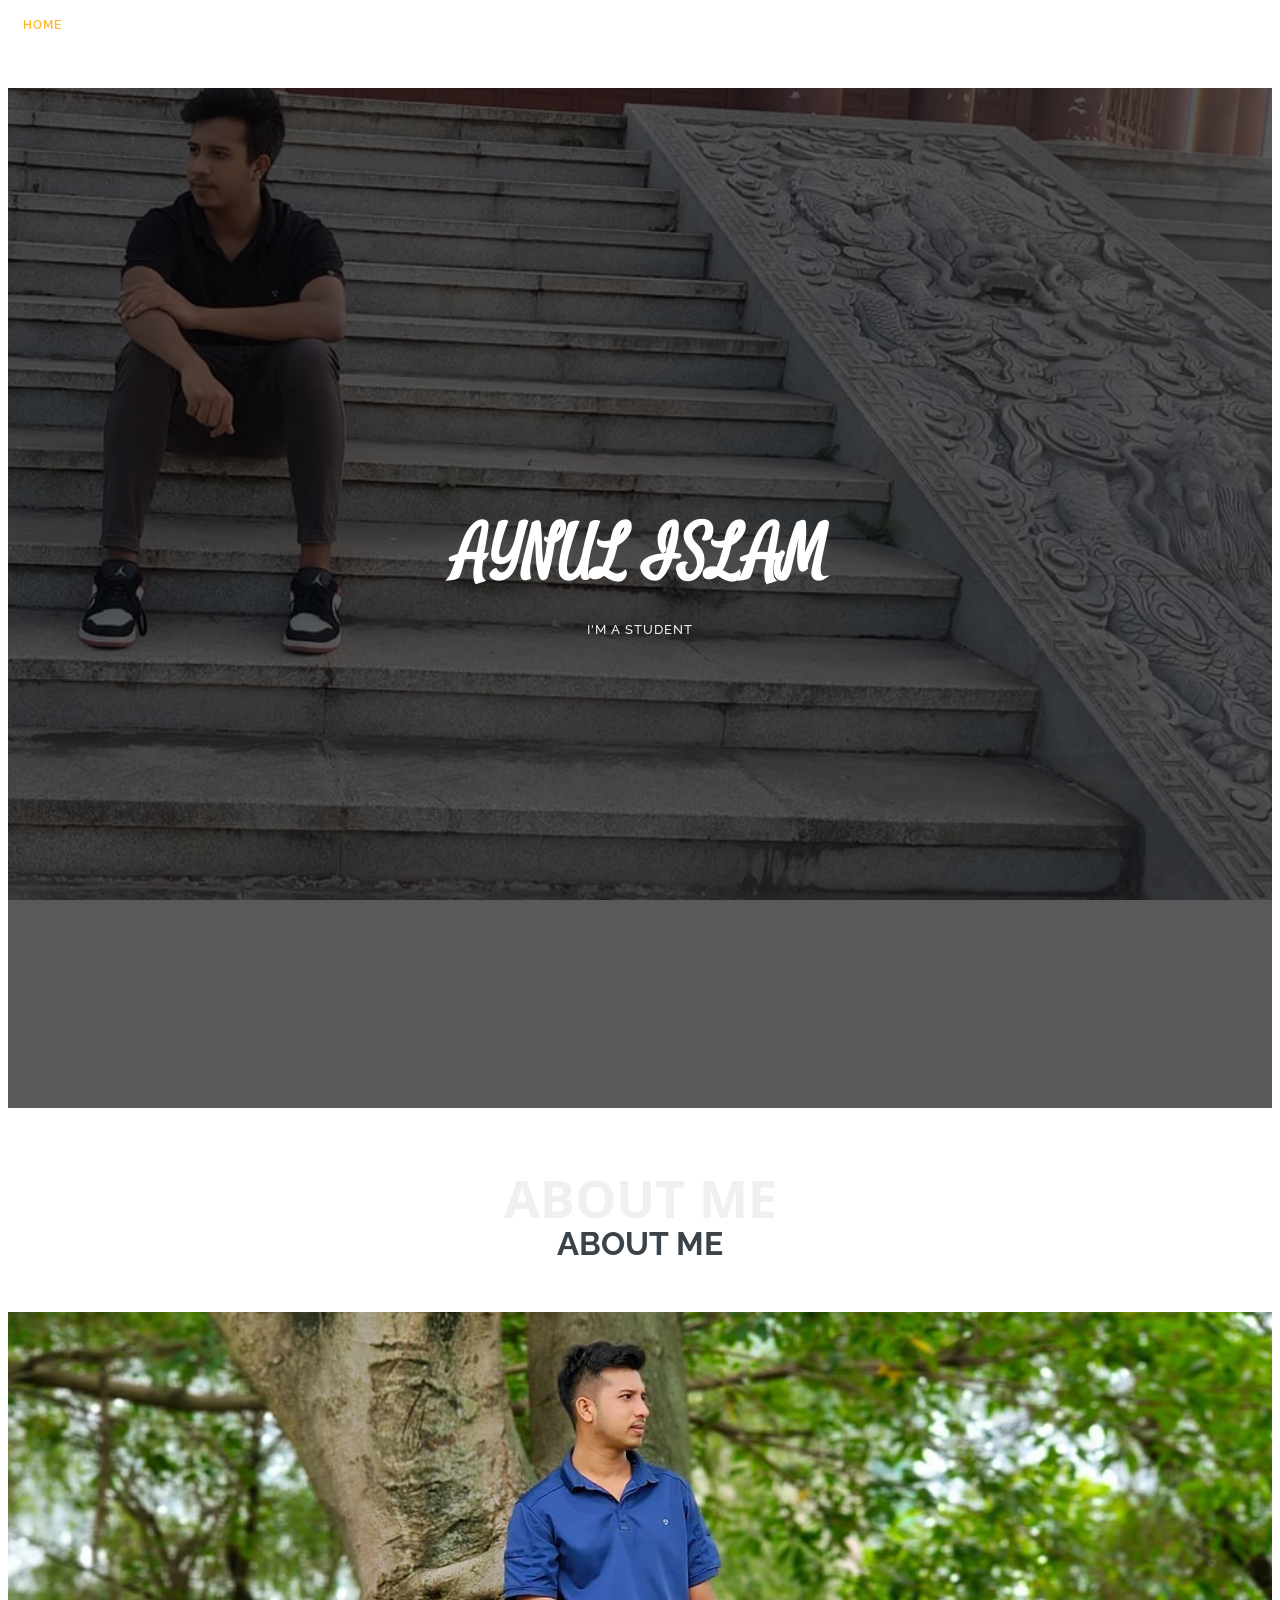
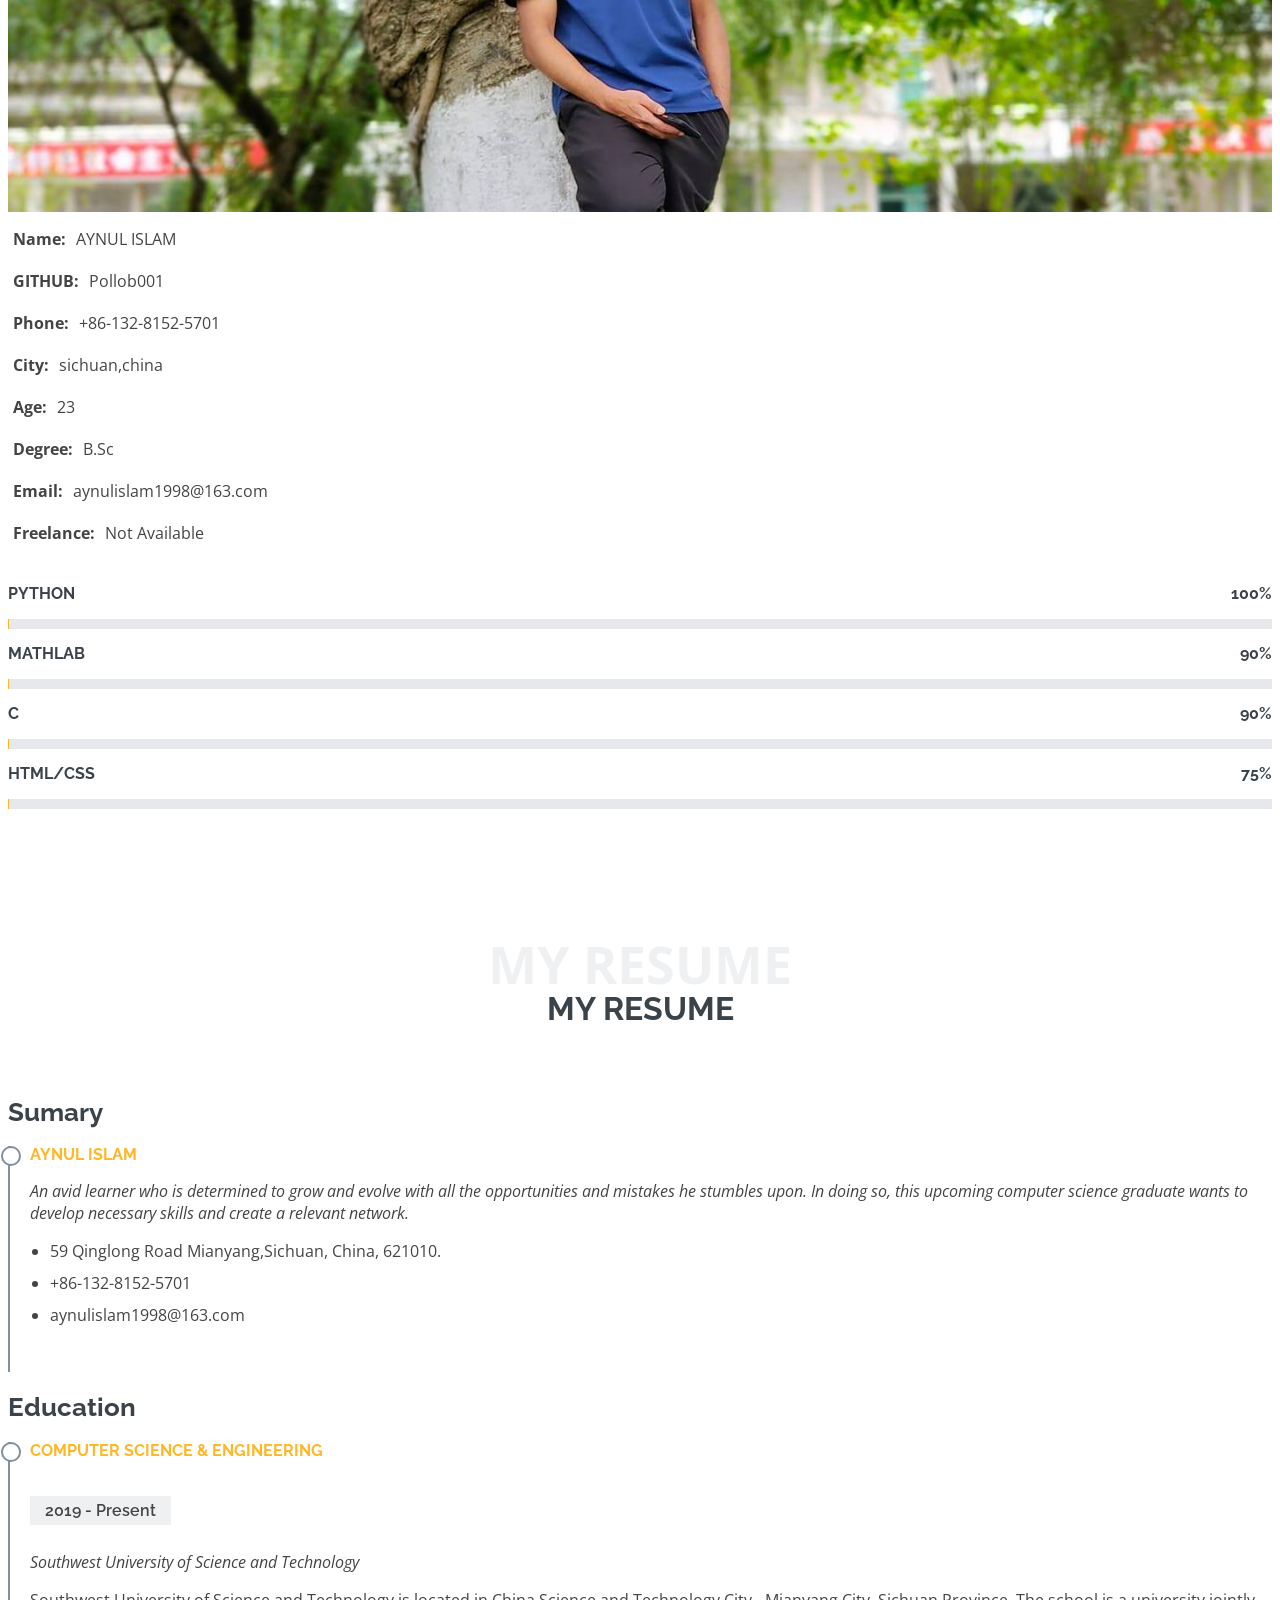
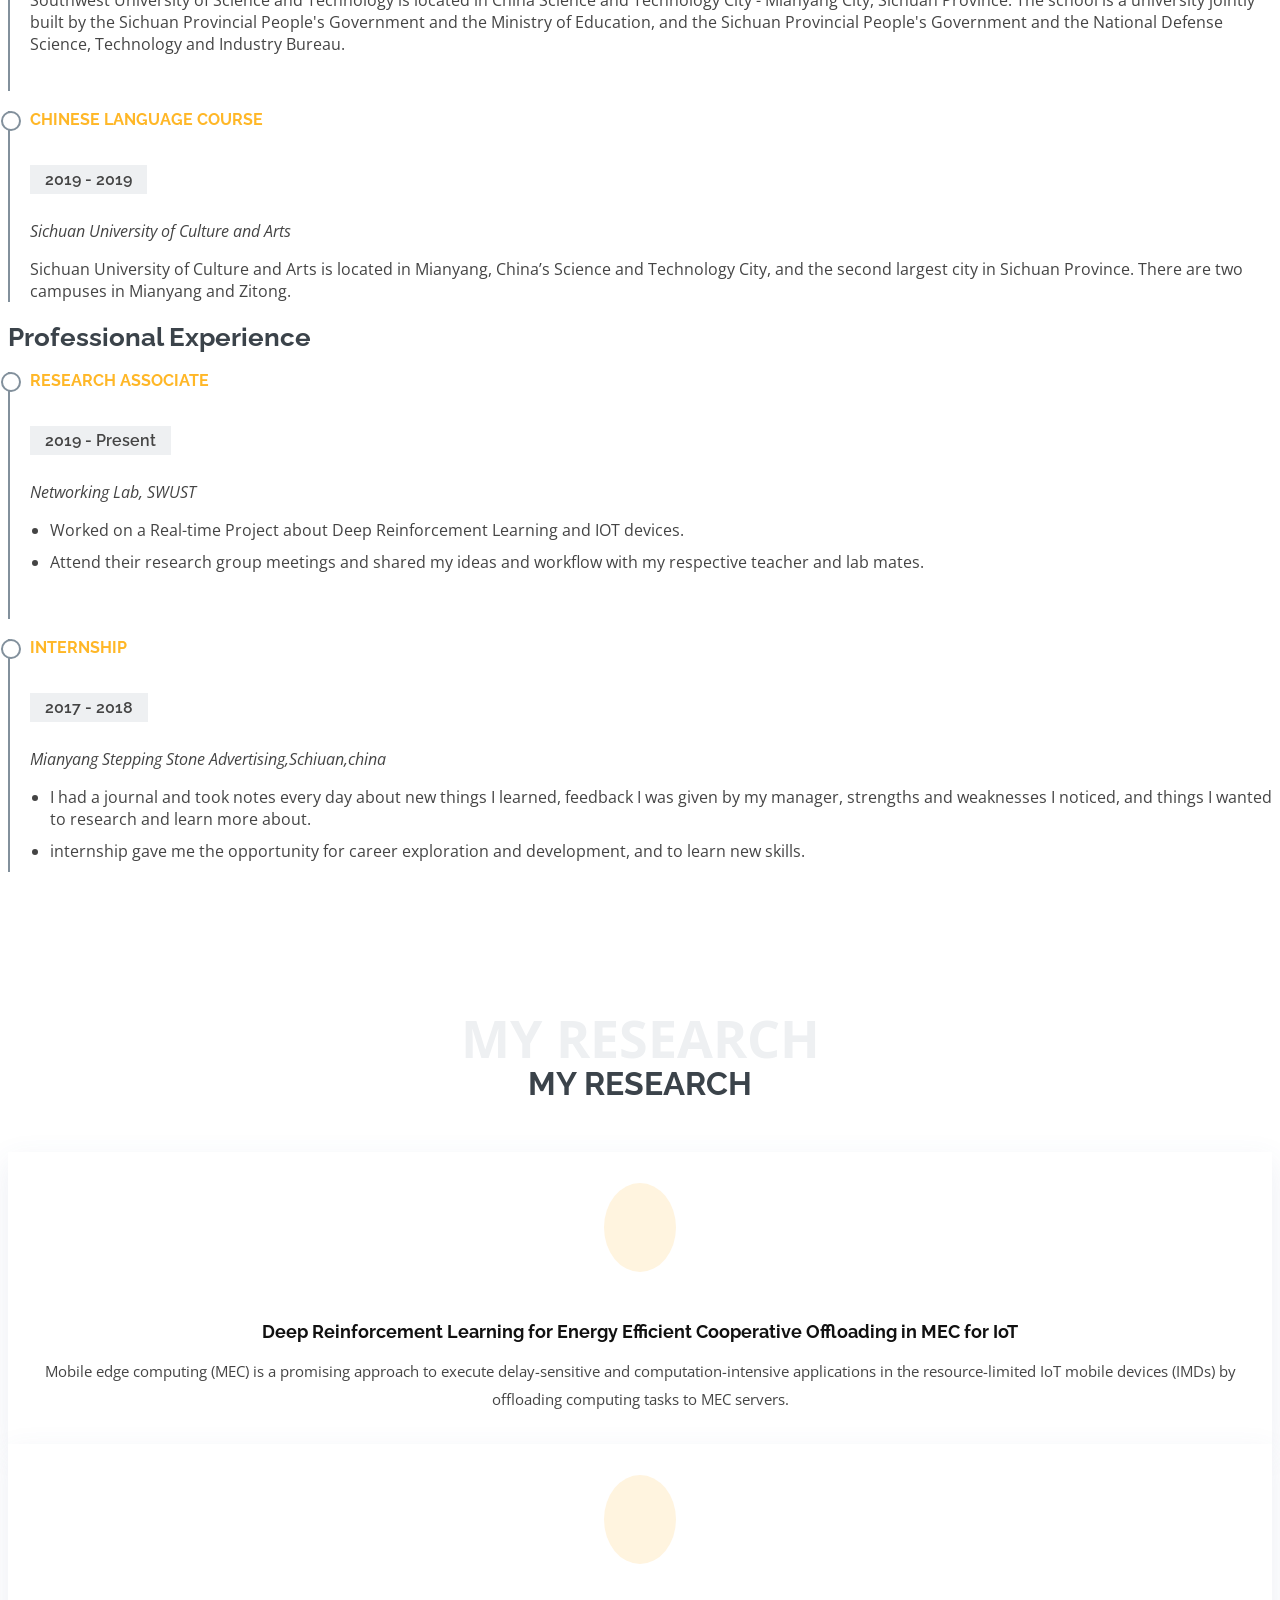
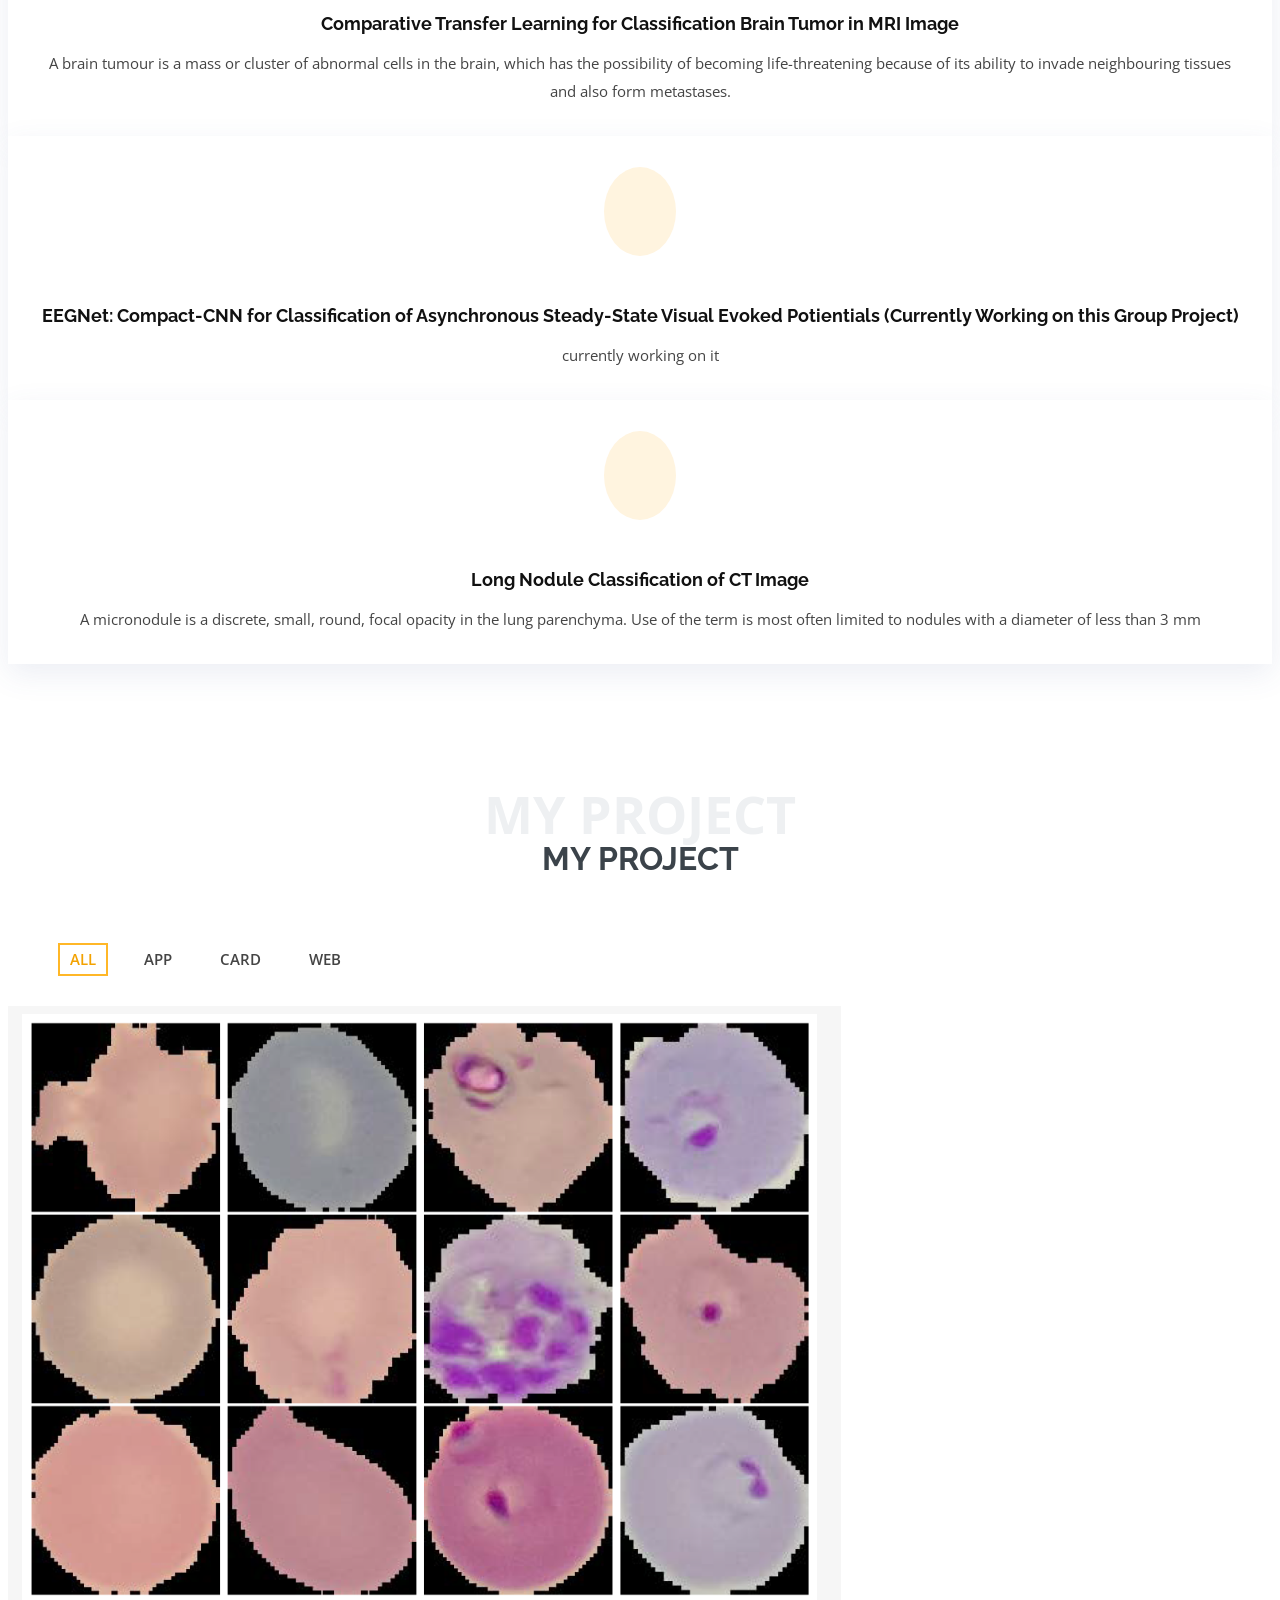
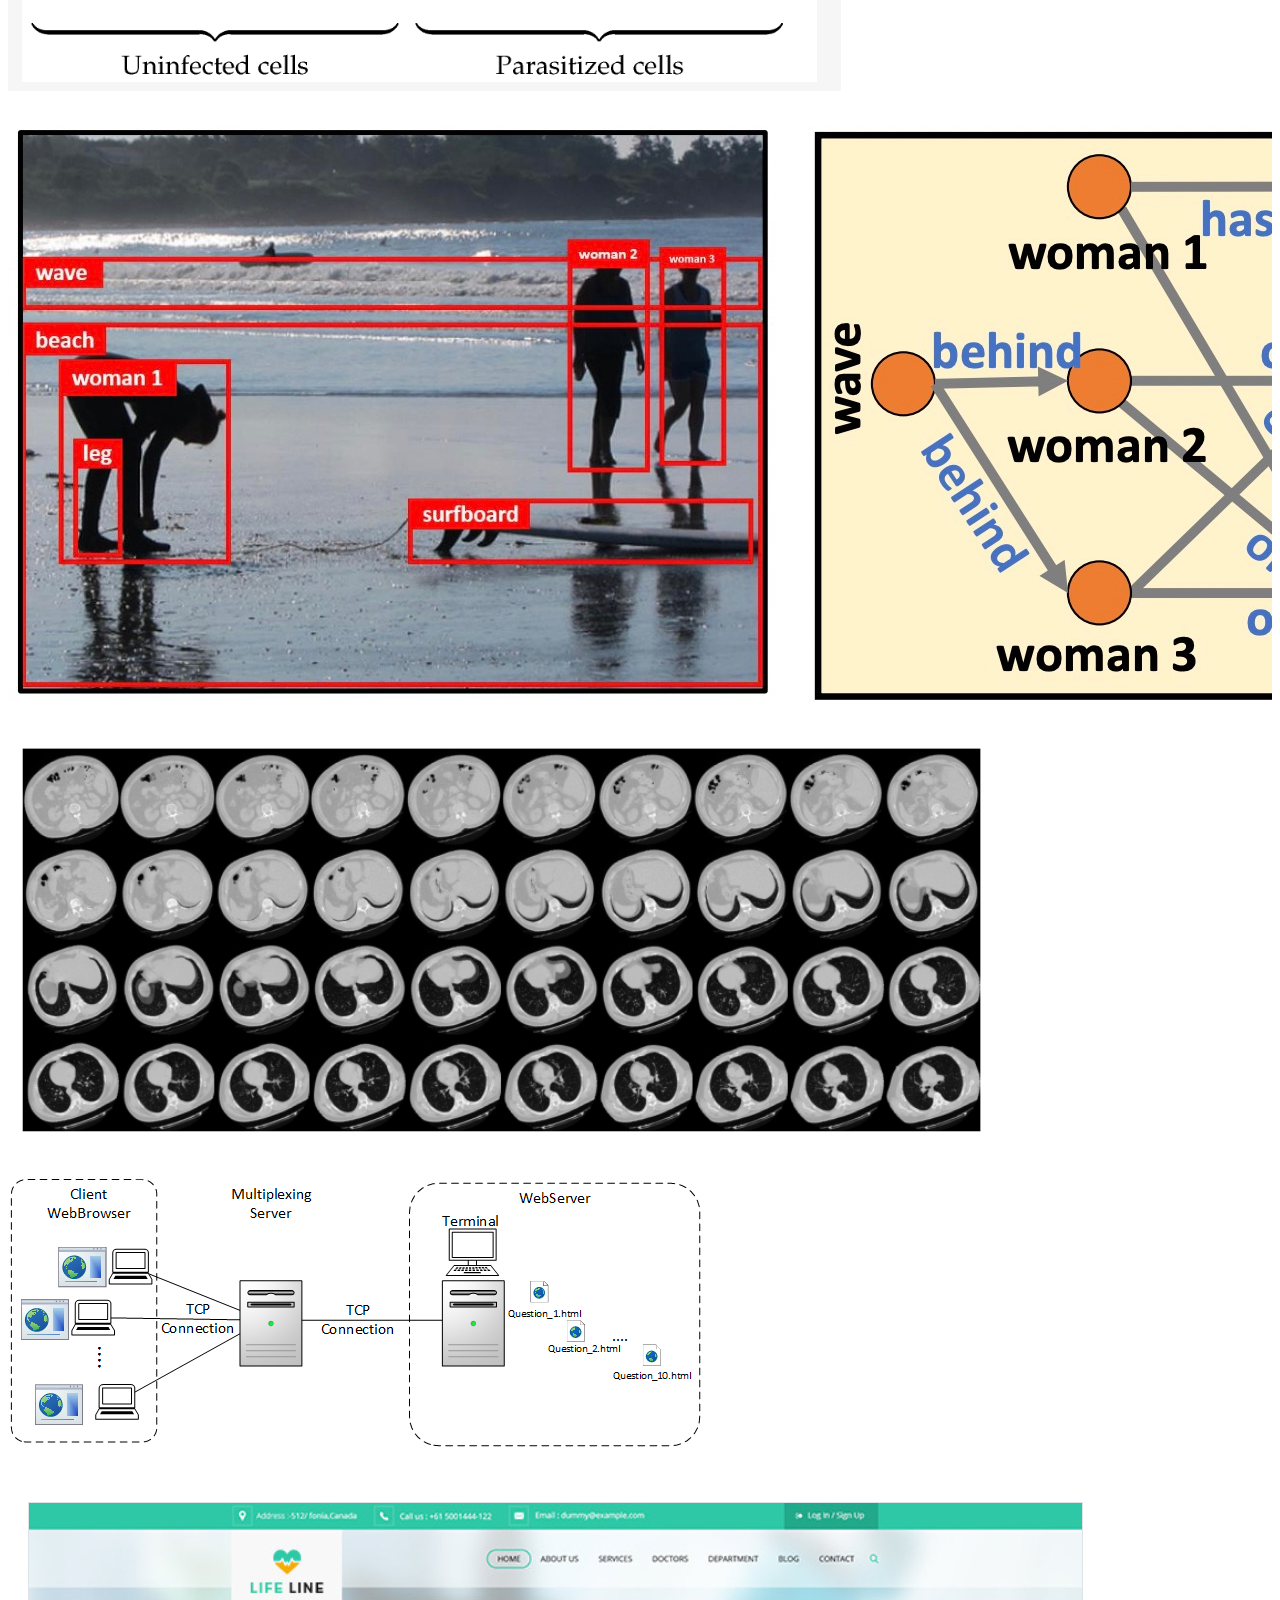
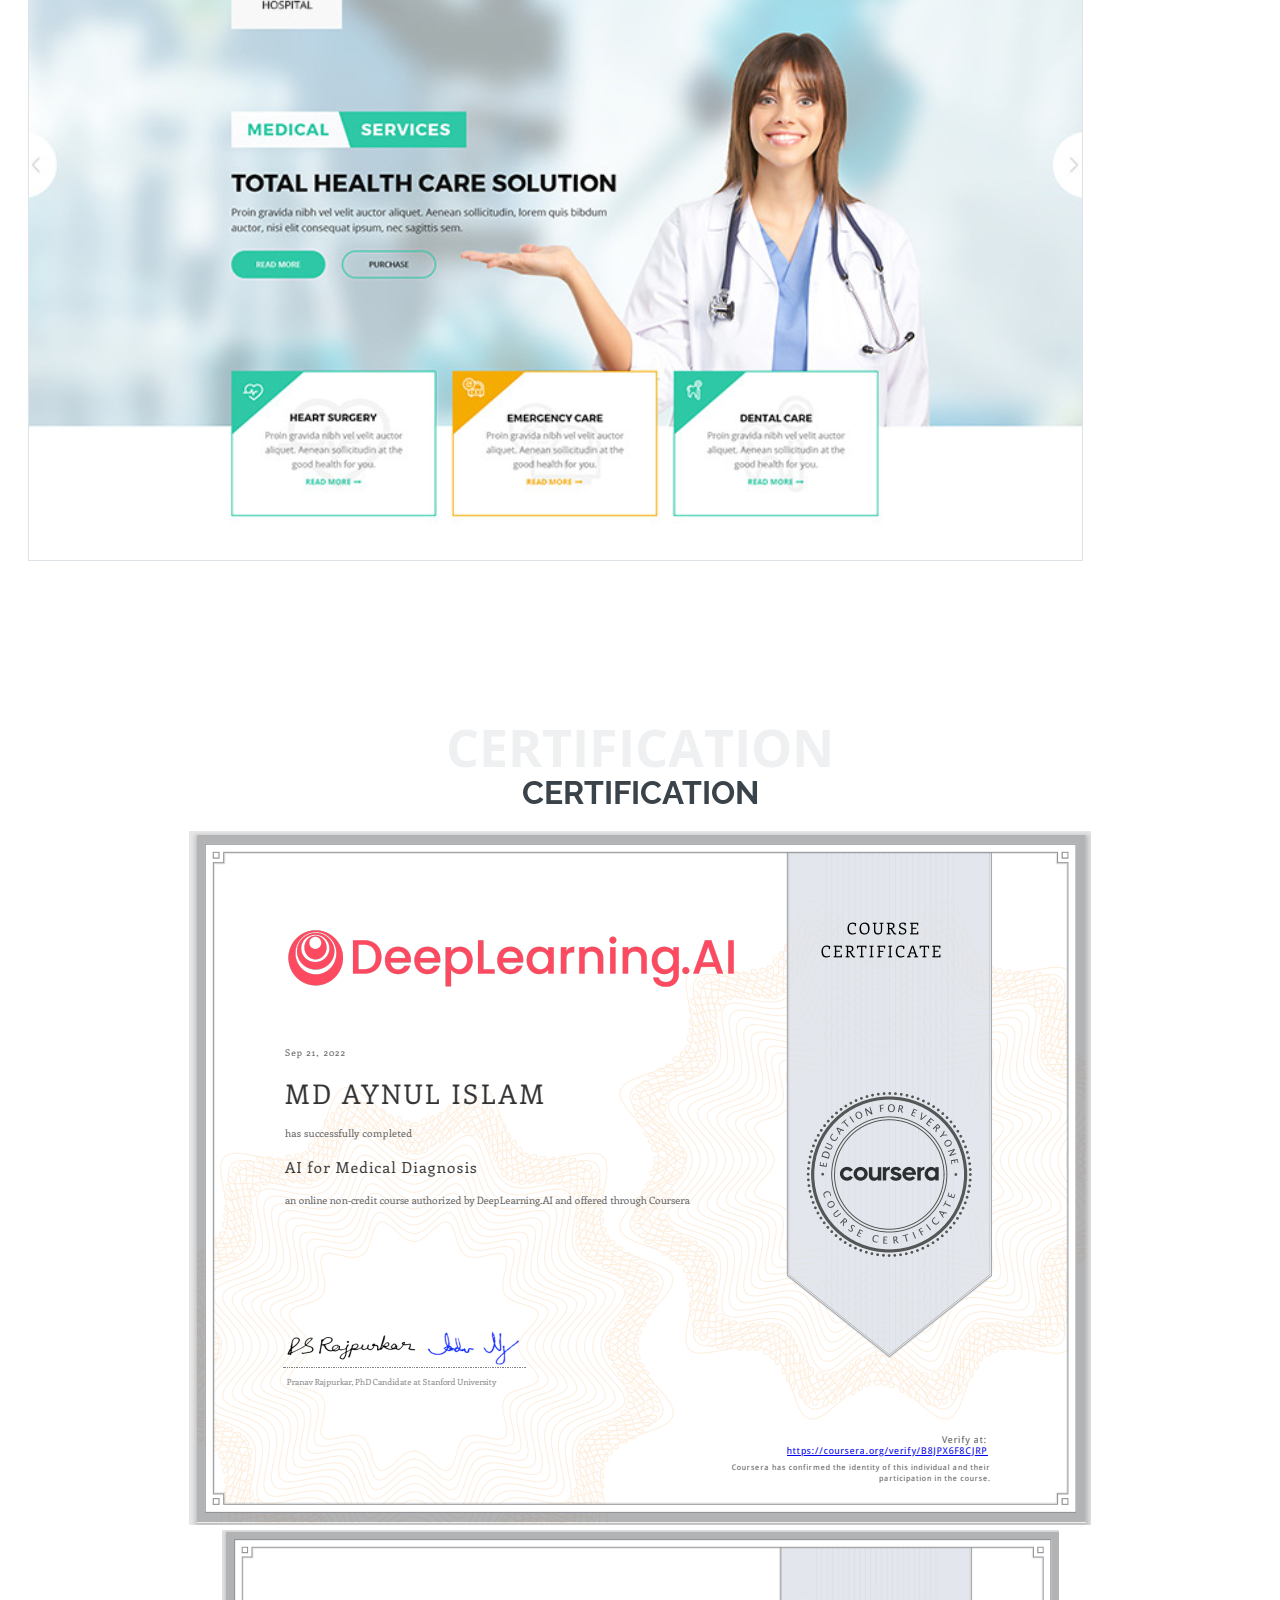
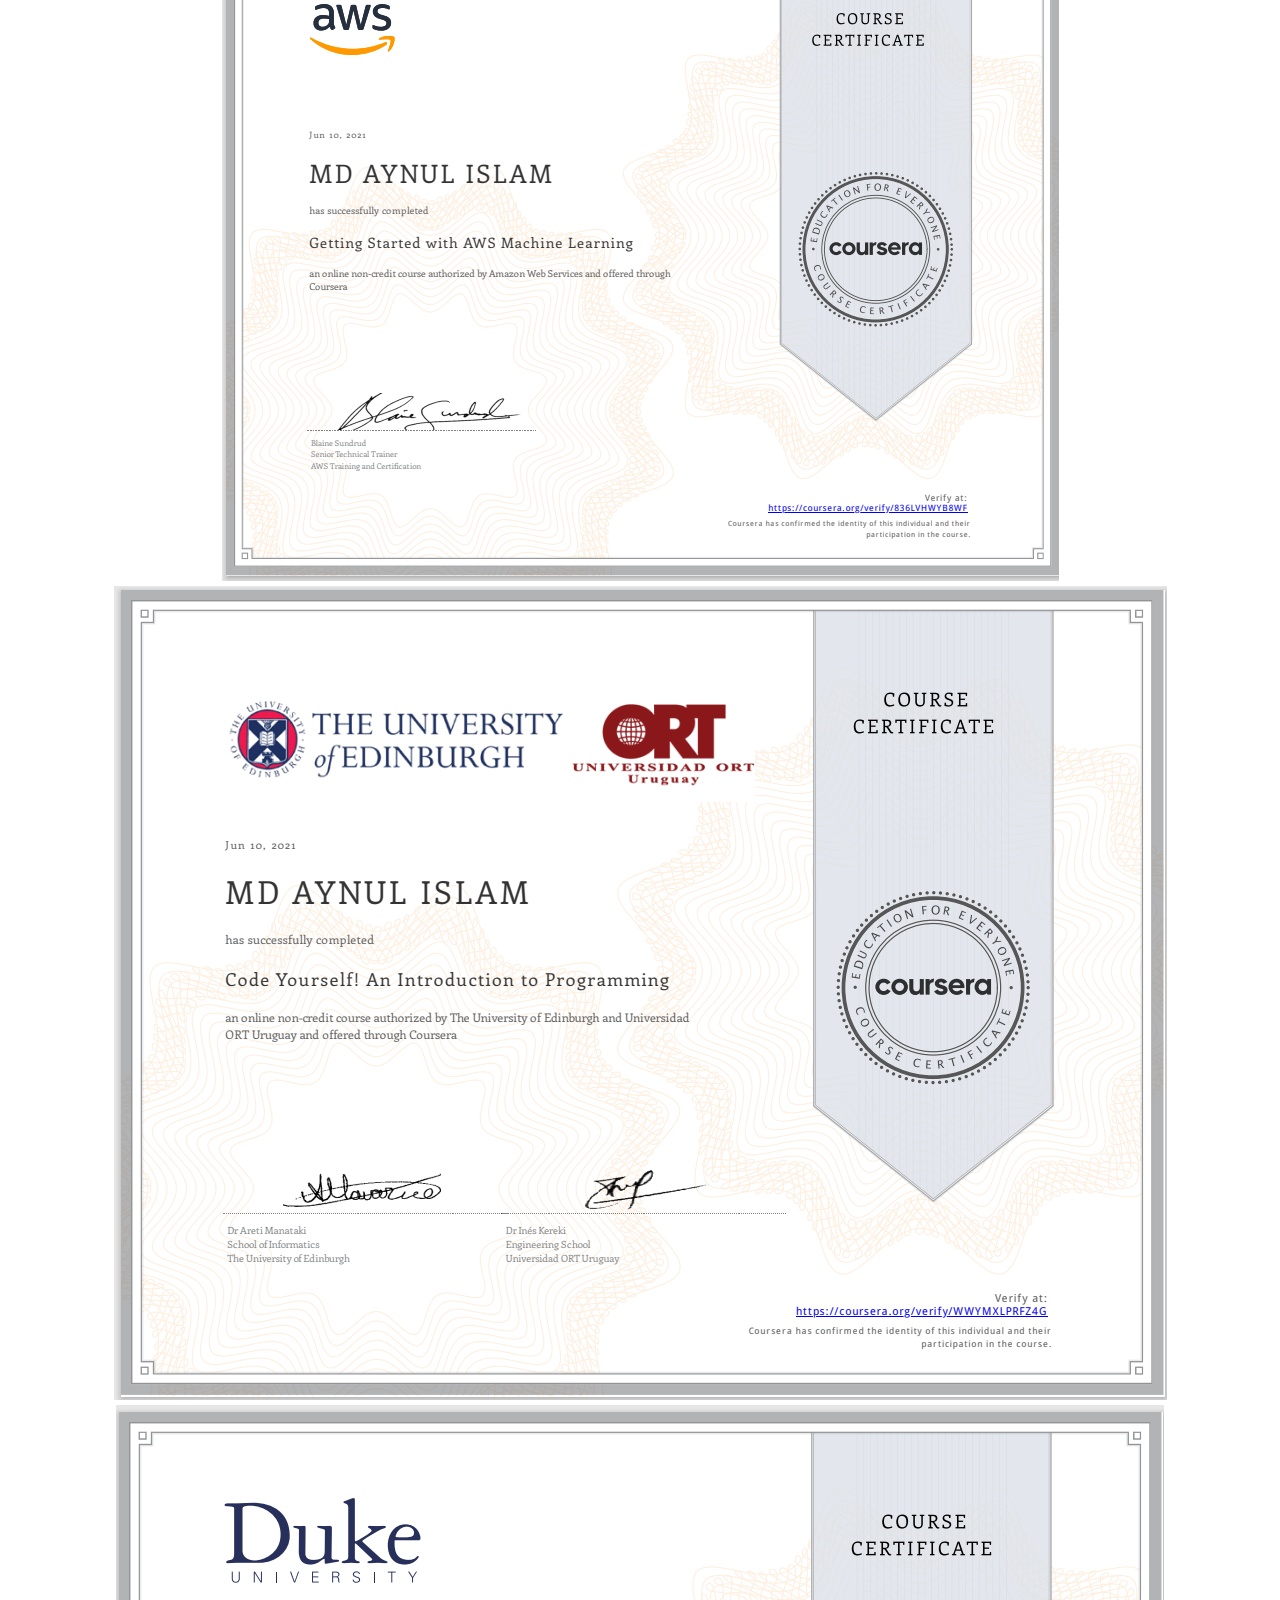
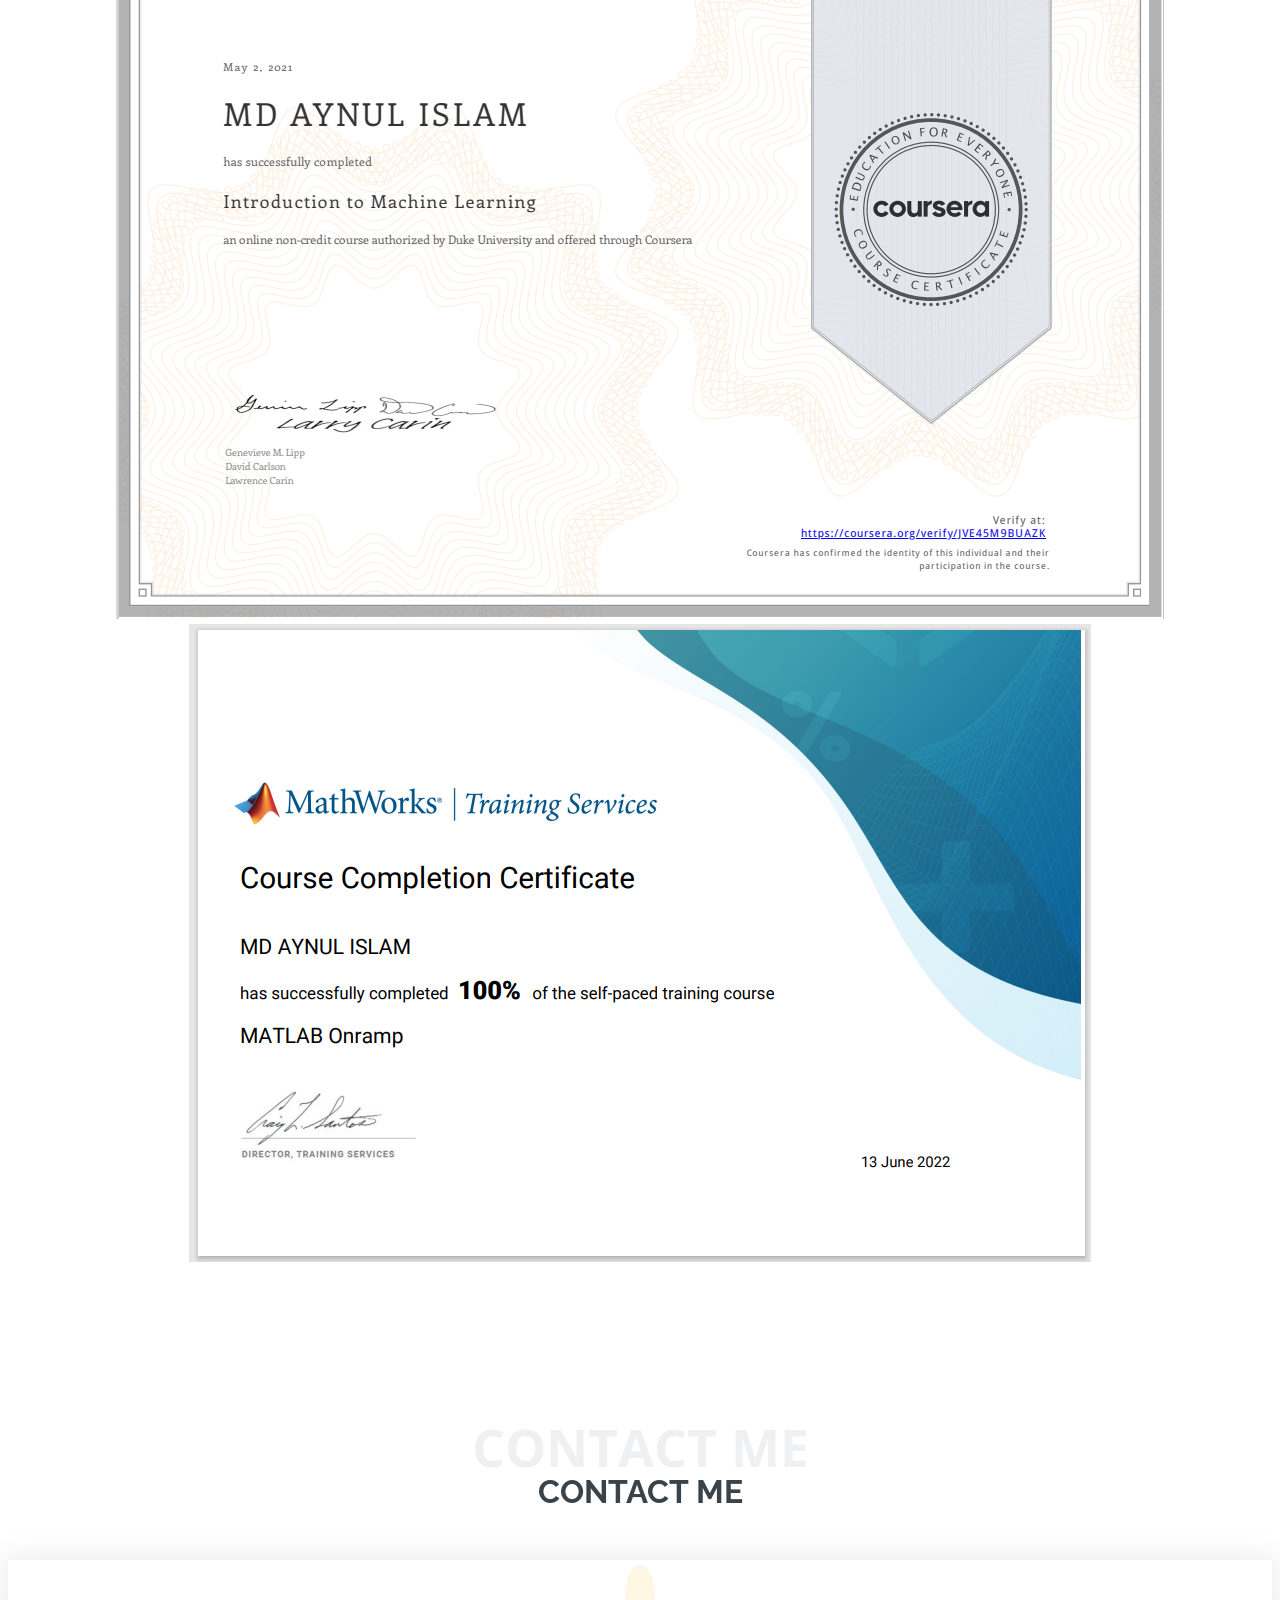
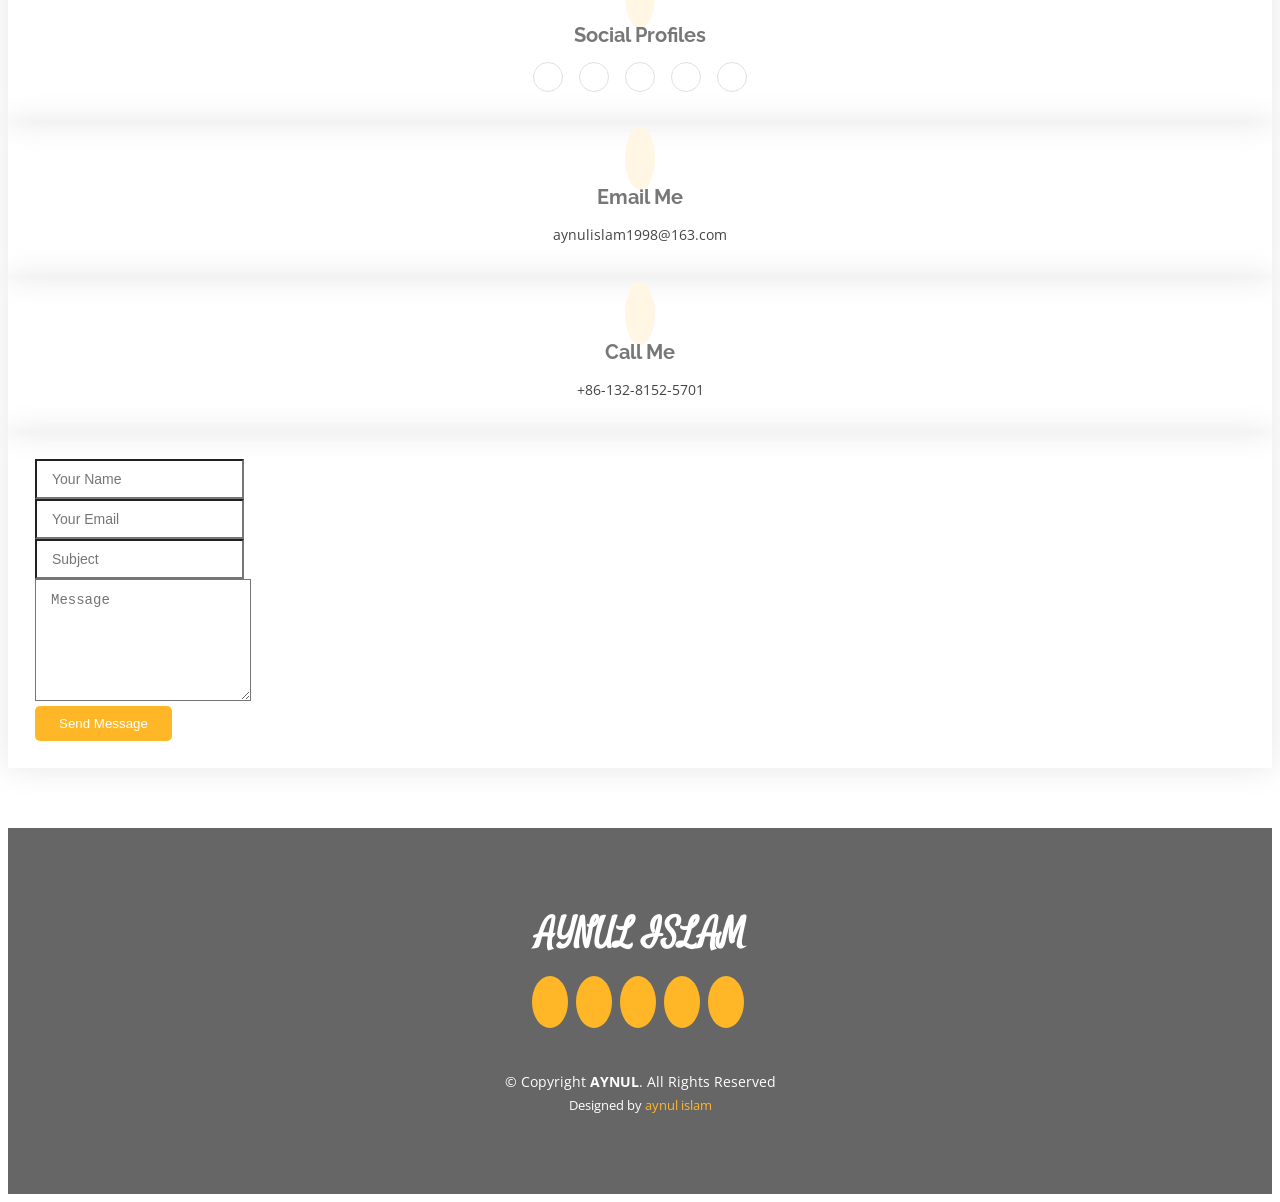
==== index.html @ c8ec813f "first commit" ====
<!DOCTYPE html>
<html lang="en">

<head>
  <meta charset="utf-8">
  <meta content="width=device-width, initial-scale=1.0" name="viewport">

  <title>Aynul Islam Personal Portfolio</title>
  <meta content="" name="description">
  <meta content="" name="keywords">

  <!-- Favicons -->
  <link href="assets/img/favicon.png" rel="icon">
  <link href="assets/img/apple-touch-icon.png" rel="apple-touch-icon">

  <!-- Google Fonts -->
  <link href="https://fonts.googleapis.com/css?family=Open+Sans:300,300i,400,400i,600,600i,700,700i|Raleway:300,300i,400,400i,500,500i,600,600i,700,700i|Satisfy" rel="stylesheet">

  <!-- Vendor CSS Files -->
  <link href="assets/vendor/bootstrap/css/bootstrap.min.css" rel="stylesheet">
  <link href="assets/vendor/bootstrap-icons/bootstrap-icons.css" rel="stylesheet">
  <link href="assets/vendor/boxicons/css/boxicons.min.css" rel="stylesheet">
  <link href="assets/vendor/glightbox/css/glightbox.min.css" rel="stylesheet">
  <link href="assets/vendor/swiper/swiper-bundle.min.css" rel="stylesheet">

  <!-- Template Main CSS File -->
  <link href="assets/css/style.css" rel="stylesheet">


</head>

<body>

  <!-- ======= Header ======= -->
  <header id="header" class="fixed-top d-flex justify-content-center align-items-center header-transparent">

    <nav id="navbar" class="navbar">
      <ul>
        <li><a class="nav-link scrollto active" href="#hero">Home</a></li>
        <li><a class="nav-link scrollto" href="#about">About</a></li>
        <li><a class="nav-link scrollto" href="#resume">Resume</a></li>
        <li><a class="nav-link scrollto" href="#services">MY Research</a></li>
        <li><a class="nav-link scrollto " href="#portfolio">My Project</a></li>
        <li class="dropdown"><a href="#"><span>Certification</span> <i class="bi bi-chevron-down"></i></a>
          <ul>
            <li><a href="https://coursera.org/share/c4f8673987b62b29ec79c3d907987bd2">Certification 1</a></li>
            <li><a href="https://udemy-certificate.s3.amazonaws.com/pdf/UC-b3c1f993-92f6-418b-8f24-408510b183e9.pdf">Certification 2</a></li>
            <li><a href="https://matlabacademy.mathworks.com/progress/share/certificate.html?id=ae802ee6-293a-4882-a278-591e41bdb9e8&">Certification 3</a></li>
            <li><a href="https://coursera.org/share/9085e286a9d62744e34c8352abf8ab8c">Certification 4</a></li>
            <li><a href="https://coursera.org/share/a9d70b769bdd3bf6f16f797d96fa2cf7">Certification 5</a></li>
            <li><a href="https://coursera.org/share/73db91acbbadbce10676736c1b70338c">Certification 5</a></li>


          </ul>
        </li>
        <li><a class="nav-link scrollto" href="#contact">Contact</a></li>
      </ul>
      <i class="bi bi-list mobile-nav-toggle"></i>
    </nav><!-- .navbar -->

  </header><!-- End Header -->

  <!-- ======= Hero Section ======= -->
  <section id="hero">
    <div class="hero-container">
      <h1>AYNUL ISLAM</h1>
      <h2>I'm a STUDENT</h2>
      <a href="#about" class="btn-scroll scrollto" title="Scroll Down"><i class="bx bx-chevron-down"></i></a>
    </div>
  </section><!-- End Hero -->

  <main id="main">

    <!-- ======= About Me Section ======= -->
    <section id="about" class="about">
      <div class="container">

        <div class="section-title">
          <span>About Me</span>
          <h2>About Me</h2>
        </div>

        <div class="row">
          <div class="image col-lg-4 d-flex align-items-stretch justify-content-center justify-content-lg-start"></div>
          <div class="col-lg-8 d-flex flex-column align-items-stretch">
            <div class="content ps-lg-4 d-flex flex-column justify-content-center">
              <div class="row">
                <div class="col-lg-6">
                  <ul>
                    <li><i class="bi bi-chevron-right"></i> <strong>Name:</strong> <span>AYNUL ISLAM</span></li>
                    <li><i class="bi bi-chevron-right"></i> <strong>GITHUB:</strong> <span>Pollob001</span></li>
                    <li><i class="bi bi-chevron-right"></i> <strong>Phone:</strong> <span>+86-132-8152-5701</span></li>
                    <li><i class="bi bi-chevron-right"></i> <strong>City:</strong> <span>sichuan,china</span></li>
                  </ul>
                </div>
                <div class="col-lg-6">
                  <ul>
                    <li><i class="bi bi-chevron-right"></i> <strong>Age:</strong> <span>23</span></li>
                    <li><i class="bi bi-chevron-right"></i> <strong>Degree:</strong> <span>B.Sc</span></li>
                    <li><i class="bi bi-chevron-right"></i> <strong>Email:</strong> <span>aynulislam1998@163.com</span></li>
                    <li><i class="bi bi-chevron-right"></i> <strong>Freelance:</strong> <span>Not Available</span></li>
                  </ul>
                </div>
              </div>
              <!-- <div class="row mt-n4">
                <div class="col-md-6 mt-5 d-md-flex align-items-md-stretch">
                  <div class="count-box">
                    <i class="bi bi-emoji-smile" style="color: #20b38e;"></i>
                    <span data-purecounter-start="0" data-purecounter-end="232" data-purecounter-duration="1" class="purecounter"></span>
                    <p><strong>Happy Clients</strong> consequuntur voluptas nostrum aliquid ipsam architecto ut.</p>
                  </div>
                </div>

                <div class="col-md-6 mt-5 d-md-flex align-items-md-stretch">
                  <div class="count-box">
                    <i class="bi bi-journal-richtextr" style="color: #8a1ac2;"></i>
                    <span data-purecounter-start="0" data-purecounter-end="521" data-purecounter-duration="1" class="purecounter"></span>
                    <p><strong>Projects</strong> adipisci atque cum quia aspernatur totam laudantium et quia dere tan</p>
                  </div>
                </div>

                <div class="col-md-6 mt-5 d-md-flex align-items-md-stretch">
                  <div class="count-box">
                    <i class="bi bi-clock" style="color: #2cbdee;"></i>
                    <span data-purecounter-start="0" data-purecounter-end="18" data-purecounter-duration="1" class="purecounter"></span>
                    <p><strong>Years of experience</strong> aut commodi quaerat modi aliquam nam ducimus aut voluptate non vel</p>
                  </div>
                </div>

                <div class="col-md-6 mt-5 d-md-flex align-items-md-stretch">
                  <div class="count-box">
                    <i class="bi bi-award" style="color: #ffb459;"></i>
                    <span data-purecounter-start="0" data-purecounter-end="16" data-purecounter-duration="1" class="purecounter"></span>
                    <p><strong>Awards</strong> rerum asperiores dolor alias quo reprehenderit eum et nemo pad der</p>
                  </div>
                </div>
              </div>
            </div>End .content -->

            <div class="skills-content ps-lg-4">
              <div class="progress">
                <span class="skill">Python <i class="val">100%</i></span>
                <div class="progress-bar-wrap">
                  <div class="progress-bar" role="progressbar" aria-valuenow="100" aria-valuemin="0" aria-valuemax="100"></div>
                </div>
              </div>

              <div class="progress">
                <span class="skill">Mathlab <i class="val">90%</i></span>
                <div class="progress-bar-wrap">
                  <div class="progress-bar" role="progressbar" aria-valuenow="90" aria-valuemin="0" aria-valuemax="100"></div>
                </div>
              </div>
              <div class="progress">
                <span class="skill">C <i class="val">90%</i></span>
                <div class="progress-bar-wrap">
                  <div class="progress-bar" role="progressbar" aria-valuenow="90" aria-valuemin="0" aria-valuemax="100"></div>
                </div>
              </div>

              <div class="progress">
                <span class="skill">HTML/CSS <i class="val">75%</i></span>
                <div class="progress-bar-wrap">
                  <div class="progress-bar" role="progressbar" aria-valuenow="75" aria-valuemin="0" aria-valuemax="100"></div>
                </div>
              </div>
            </div>

          </div>
        </div>

      </div>
    </section><!-- End About Me Section -->

    <!-- ======= My Resume Section ======= -->
    <section id="resume" class="resume">
      <div class="container">

        <div class="section-title">
          <span>My Resume</span>
          <h2>My Resume</h2>
          
        </div>

        <div class="row">
          <div class="col-lg-6">
            <h3 class="resume-title">Sumary</h3>
            <div class="resume-item pb-0">
              <h4>AYNUL ISLAM</h4>
              <p><em>An avid learner who is determined to grow and evolve with all the opportunities and mistakes he stumbles upon. In doing so, this upcoming computer science graduate wants to develop necessary skills and create a relevant network.</em></p>
              <p>
              <ul>
                <li>59 Qinglong Road Mianyang,Sichuan, China, 621010.</li>
                <li>+86-132-8152-5701</li>
                <li>aynulislam1998@163.com</li>
              </ul>
              </p>
            </div>

            <h3 class="resume-title">Education</h3>
            <div class="resume-item">
              <h4>Computer Science &amp; Engineering</h4>
              <h5>2019 - Present </h5>
              <p><em>Southwest University of Science and Technology</em></p>
              <p>Southwest University of Science and Technology is located in China Science and Technology City - Mianyang City, Sichuan Province. The school is a university jointly built by the Sichuan Provincial People's Government and the Ministry of Education, and the Sichuan Provincial People's Government and the National Defense Science, Technology and Industry Bureau.</p>
            </div>
            <div class="resume-item">
              <h4>Chinese Language Course</h4>
              <h5>2019 - 2019</h5>
              <p><em>Sichuan University of Culture and Arts</em></p>
              <p>Sichuan University of Culture and Arts is located in Mianyang, China’s Science and Technology City, and the second largest city in Sichuan Province. There are two campuses in Mianyang and Zitong.</p>
            </div>
          </div>
          <div class="col-lg-6">
            <h3 class="resume-title">Professional Experience</h3>
            <div class="resume-item">
              <h4>Research Associate</h4>
              <h5>2019 - Present</h5>
              <p><em>Networking Lab, SWUST </em></p>
              <p>
              <ul>
                <li>Worked on a Real-time Project about Deep Reinforcement Learning and IOT devices.</li>
                <li>Attend their research group meetings and shared my ideas and workflow with my respective teacher and lab mates. </li>
              </ul>
              </p>
            </div>
            <div class="resume-item">
              <h4>Internship</h4>
              <h5>2017 - 2018</h5>
              <p><em>Mianyang Stepping Stone Advertising,Schiuan,china</em></p>
              <p>
              <ul>
                <li>I had a journal and took notes every day about new things I learned, feedback I was given by my manager, strengths and weaknesses I noticed, and things I wanted to research and learn more about.</li>
                <li>internship gave me the opportunity for career exploration and development, and to learn new skills.</li>
          
              </ul>
              </p>
            </div>
          </div>
        </div>

      </div>
    </section><!-- End My Resume Section -->

    <!-- ======= My Services Section ======= -->
    <section id="services" class="services">
      <div class="container">

        <div class="section-title">
          <span>My Research</span>
          <h2>My Research</h2>
          
        </div>

        <div class="row">
          <div class="col-md-6 col-lg-3 d-flex align-items-stretch mb-5 mb-lg-0">
            <div class="icon-box">
              <div class="icon"><i class="bx bxl-dribbble"></i></div>
              <h4 class="title"><a href="new_DEEP_REAIN.html">Deep Reinforcement Learning for Energy Efficient Cooperative Offloading in MEC for IoT</a></h4>
              <!-- <a href="portfolio-details.html" class="details-link" title="More Details"><i class="bx bx-link"></i></a> -->
              <p class="description">Mobile edge computing (MEC) is a promising approach to execute delay-sensitive and computation-intensive applications in the resource-limited IoT mobile devices (IMDs) by offloading computing tasks to MEC servers.</p>
            </div>
          </div>

          <div class="col-md-6 col-lg-3 d-flex align-items-stretch mb-5 mb-lg-0">
            <div class="icon-box">
              <div class="icon"><i class="bx bx-file"></i></div>
              <h4 class="title"><a href="Comparative Transfer.html">Comparative Transfer Learning for Classification Brain Tumor in MRI Image</a></h4>
              <p class="description">A brain tumour is a mass or cluster of abnormal cells in the brain, which has the possibility of becoming life-threatening because of its ability to invade neighbouring tissues and also form metastases.</p>
            </div>
          </div>

          <div class="col-md-6 col-lg-3 d-flex align-items-stretch mb-5 mb-lg-0">
            <div class="icon-box">
              <div class="icon"><i class="bx bx-tachometer"></i></div>
              <h4 class="title"><a href="EEGNet.html">EEGNet: Compact-CNN for Classification of Asynchronous Steady-State Visual Evoked Potientials (Currently Working on this Group Project)</a></h4>
              <p class="description">currently working on it</p>
            </div>
          </div>
          <div class="col-md-6 col-lg-3 d-flex align-items-stretch mb-5 mb-lg-0">
            <div class="icon-box">
              <div class="icon"><i class="bx bx-world"></i></div>
              <h4 class="title"><a href="Long Nodule.html">Long Nodule Classification of CT Image</a></h4>
              <p class="description">A micronodule is a discrete, small, round, focal opacity in the lung parenchyma. Use of the term is most often limited to nodules with a diameter of less than 3 mm</p>
            </div>
          </div>



        </div>

      </div>
    </section><!-- End My Services Section -->



    <!-- ======= My Portfolio Section ======= -->
    <section id="portfolio" class="portfolio">
      <div class="container">

        <div class="section-title">
          <span>MY PROJECT</span>
          <h2>MY PROJECT</h2>
          
        </div>

        <ul id="portfolio-flters" class="d-flex justify-content-center">
          <li data-filter="*" class="filter-active">All</li>
          <li data-filter=".filter-app">App</li>
          <li data-filter=".filter-card">Card</li>
          <li data-filter=".filter-web">Web</li>
        </ul>

        <div class="row portfolio-container">

          <div class="col-lg-4 col-md-6 portfolio-item filter-app">
            <div class="portfolio-img"><img src="assets/img/portfolio/M1.PNG" class="img-fluid" alt=""></div>
            <div class="portfolio-info">
              <h4>Malaria-Detection</h4>
              <p>Click here to Read More</p>
              <a href="assets/img/portfolio/M1.PNG" data-gallery="portfolioGallery" class="portfolio-lightbox preview-link" title="App 1"><i class="bx bx-plus"></i></a>
              <a href="Malaria-Detection.html" class="details-link" title="More Details"><i class="bx bx-link"></i></a>
            </div>
          </div>

          <div class="col-lg-4 col-md-6 portfolio-item filter-web">
            <div class="portfolio-img"><img src="assets/img/portfolio/Scenegraph 1.jpg" class="img-fluid" alt=""></div>
            <div class="portfolio-info">
              <h4>Scene Graph</h4>
              <p>Click here to Read More</p>
              <a href="assets/img/portfolio/Scenegraph 1.jpg" data-gallery="portfolioGallery" class="portfolio-lightbox preview-link" title="Web 3"><i class="bx bx-plus"></i></a>
              <a href="Scene Graph.html" class="details-link" title="More Details"><i class="bx bx-link"></i></a>
            </div>
          </div>

          <div class="col-lg-4 col-md-6 portfolio-item filter-app">
            <div class="portfolio-img"><img src="assets/img/portfolio/3d2.PNG" class="img-fluid" alt=""></div>
            <div class="portfolio-info">
              <h4>3D image classification from CT scans</h4>
              <p>Click here to Read More</p>
              <a href="assets/img/portfolio/3d2.PNG" data-gallery="portfolioGallery" class="portfolio-lightbox preview-link" title="App 2"><i class="bx bx-plus"></i></a>
              <a href="3D image.html" class="details-link" title="More Details"><i class="bx bx-link"></i></a>
            </div>
          </div>

          <div class="col-lg-4 col-md-6 portfolio-item filter-card">
            <div class="portfolio-img"><img src="assets/img/portfolio/tcp.png" class="img-fluid" alt=""></div>
            <div class="portfolio-info">
              <h4>Multithreaded-File-Transfer-using-TCP-Socket-in-Python</h4>
              <p>Click here to Read More</p>
              <a href="assets/img/portfolio/tcp.png" data-gallery="portfolioGallery" class="portfolio-lightbox preview-link" title="Card 2"><i class="bx bx-plus"></i></a>
              <a href="portfolio-details.html" class="details-link" title="More Details"><i class="bx bx-link"></i></a>
            </div>
          </div>

          <div class="col-lg-4 col-md-6 portfolio-item filter-web">
            <div class="portfolio-img"><img src="assets/img/portfolio/hos1.PNG" class="img-fluid" alt=""></div>
            <div class="portfolio-info">
              <h4>Responsive Hospital Website Design Using HTML, CSS & JS</h4>
              <p>Click here to Read More</p>
              <a href="assets/img/portfolio/hos1.PNG" data-gallery="portfolioGallery" class="portfolio-lightbox preview-link" title="Web 2"><i class="bx bx-plus"></i></a>
              <a href="portfolio-details.html" class="details-link" title="More Details"><i class="bx bx-link"></i></a>
            </div>
          </div>



        </div>

      </div>
    </section><!-- End My Portfolio Section -->

        <!-- ======= My certification Section ======= -->
<section id="services" class="services">
  <div class="container">
    <div class="section-title">
      <span>certification</span>
      <h2>certification</h2>

      <div>
        <div class="portfolio-details-slider swiper">
          <div class="swiper-wrapper align-items-center">

            <div class="swiper-slide">
              <img src="assets/img/portfolio/C1.PNG" alt="">
            </div>

            <div class="swiper-slide">
              <img src="assets/img/portfolio/C2.PNG" alt="">
            </div>

            <div class="swiper-slide">
              <img src="assets/img/portfolio/C3.PNG" alt="">
            </div>
            <div class="swiper-slide">
              <img src="assets/img/portfolio/C4.PNG" alt="">
            </div>
            <div class="swiper-slide">
              <img src="assets/img/portfolio/C5.PNG" alt="">
            </div>

          </div>
          <div class="swiper-pagination"></div>
        </div>
      </div>
              
    </div>
  </div>
</section><!-- End My certification Section -->





   

    <!-- ======= Contact Me Section ======= -->
    <section id="contact" class="contact">
      <div class="container">

        <div class="section-title">
          <span>Contact Me</span>
          <h2>Contact Me</h2>
        
        </div>

        <div class="row">

          <div class="col-lg-6">

            <div class="row">
              <div class="col-md-12">
                <div class="info-box">
                  <i class="bx bx-share-alt"></i>
                  <h3>Social Profiles</h3>
                  <div class="social-links">
                    <a href="https://www.facebook.com/aynul.pollob.3/" class="facebook"><i class="bi bi-facebook"></i></a>
                    <a href="https://www.instagram.com/poll0b/" class="instagram"><i class="bi bi-instagram"></i></a>
                    <a href="#" class="google-plus"><i class="bi bi-skype"></i></a>
                    <a href="https://www.linkedin.com/in/aynul-pollob-b6877b199/" class="linkedin"><i class="bi bi-linkedin"></i></a>
                    <a href="#" class="twitter"><i class="bi bi-twitter"></i></a>
                  </div>
                </div>
              </div>
              <div class="col-md-6">
                <div class="info-box mt-4">
                  <i class="bx bx-envelope"></i>
                  <h3>Email Me</h3>
                  <p>aynulislam1998@163.com</p>
                </div>
              </div>
              <div class="col-md-6">
                <div class="info-box mt-4">
                  <i class="bx bx-phone-call"></i>
                  <h3>Call Me</h3>
                  <p>+86-132-8152-5701</p>
                </div>
              </div>
            </div>

          </div>

          <div class="col-lg-6">
            <form action="forms/contact.php" method="post" role="form" class="php-email-form">
              <div class="row">
                <div class="col-md-6 form-group">
                  <input type="text" name="name" class="form-control" id="name" placeholder="Your Name" required>
                </div>
                <div class="col-md-6 form-group mt-3 mt-md-0">
                  <input type="email" class="form-control" name="email" id="email" placeholder="Your Email" required>
                </div>
              </div>
              <div class="form-group mt-3">
                <input type="text" class="form-control" name="subject" id="subject" placeholder="Subject" required>
              </div>
              <div class="form-group mt-3">
                <textarea class="form-control" name="message" rows="6" placeholder="Message" required></textarea>
              </div>
              <div class="my-3">
                <div class="loading">Loading</div>
                <div class="error-message"></div>
                <div class="sent-message">Your message has been sent. Thank you!</div>
              </div>
              <div class="text-center"><button type="submit">Send Message</button></div>
            </form>
          </div>

        </div>

      </div>
    </section><!-- End Contact Me Section -->

  </main><!-- End #main -->

  <!-- ======= Footer ======= -->
  <footer id="footer">
    <div class="container">
      <h3>AYNUL ISLAM</h3>
      <div class="social-links">
        <a href="https://www.facebook.com/aynul.pollob.3/" class="facebook"><i class="bi bi-facebook"></i></a>
        <a href="https://www.instagram.com/poll0b/" class="instagram"><i class="bi bi-instagram"></i></a>
        <a href="#" class="google-plus"><i class="bi bi-skype"></i></a>
        <a href="https://www.linkedin.com/in/aynul-pollob-b6877b199/" class="linkedin"><i class="bi bi-linkedin"></i></a>
        <a href="#" class="twitter"><i class="bi bi-twitter"></i></a>
      </div>
      <div class="copyright">
        &copy; Copyright <strong><span>AYNUL</span></strong>. All Rights Reserved
      </div>
      <div class="credits">
        <!-- All the links in the footer should remain intact. -->
        <!-- You can delete the links only if you purchased the pro version. -->
        <!-- Licensing information: https://bootstrapmade.com/license/ -->
        <!-- Purchase the pro version with working PHP/AJAX contact form: https://bootstrapmade.com/laura-free-creative-bootstrap-theme/ -->
        Designed by <a href="aynulpollob1998@gmail.com">aynul islam</a>
      </div>
    </div>
  </footer><!-- End Footer -->

  <a href="#" class="back-to-top d-flex align-items-center justify-content-center"><i class="bi bi-arrow-up-short"></i></a>

  <!-- Vendor JS Files -->
  <script src="assets/vendor/purecounter/purecounter_vanilla.js"></script>
  <script src="assets/vendor/bootstrap/js/bootstrap.bundle.min.js"></script>
  <script src="assets/vendor/glightbox/js/glightbox.min.js"></script>
  <script src="assets/vendor/isotope-layout/isotope.pkgd.min.js"></script>
  <script src="assets/vendor/swiper/swiper-bundle.min.js"></script>
  <script src="assets/vendor/waypoints/noframework.waypoints.js"></script>
  <script src="assets/vendor/php-email-form/validate.js"></script>

  <!-- Template Main JS File -->
  <script src="assets/js/main.js"></script>

</body>

</html>
---- assets/css/style.css ----
/**
* Template Name: Laura - v4.9.1
* Template URL: https://bootstrapmade.com/laura-free-creative-bootstrap-theme/
* Author: BootstrapMade.com
* License: https://bootstrapmade.com/license/
*/

/*--------------------------------------------------------------
# General
--------------------------------------------------------------*/
body {
  font-family: "Open Sans", sans-serif;
  color: #444444;
}

a {
  color: #ffb727;
  text-decoration: none;
}

a:hover {
  color: #ffc85a;
  text-decoration: none;
}

h1,
h2,
h3,
h4,
h5,
h6 {
  font-family: "Raleway", sans-serif;
}

/*--------------------------------------------------------------
# Back to top button
--------------------------------------------------------------*/
.back-to-top {
  position: fixed;
  visibility: hidden;
  opacity: 0;
  right: 15px;
  bottom: 15px;
  z-index: 996;
  background: #ffb727;
  width: 40px;
  height: 40px;
  border-radius: 4px;
  transition: all 0.4s;
}

.back-to-top i {
  font-size: 28px;
  color: #fff;
  line-height: 0;
}

.back-to-top:hover {
  background: #ffc550;
  color: #fff;
}

.back-to-top.active {
  visibility: visible;
  opacity: 1;
}

/*--------------------------------------------------------------
# Header
--------------------------------------------------------------*/
#header {
  z-index: 997;
  transition: all 0.5s;
  height: 80px;
  background: rgba(25, 28, 31, 0.8);
}

#header.header-transparent {
  background: transparent;
}

#header.header-scrolled {
  height: 60px;
  background: rgba(25, 28, 31, 0.8);
}

/*--------------------------------------------------------------
# Navigation Menu
--------------------------------------------------------------*/
/**
* Desktop Navigation 
*/
.navbar {
  padding: 0;
}

.navbar ul {
  margin: 0;
  padding: 0;
  display: flex;
  list-style: none;
  align-items: center;
}

.navbar li {
  position: relative;
}

.navbar a,
.navbar a:focus {
  display: flex;
  align-items: center;
  justify-content: space-between;
  padding: 10px 15px;
  color: #fff;
  white-space: nowrap;
  transition: 0.3s;
  font-size: 12px;
  font-family: "Raleway", sans-serif;
  text-transform: uppercase;
  font-weight: 600;
  letter-spacing: 1px;
}

.navbar a i,
.navbar a:focus i {
  font-size: 12px;
  line-height: 0;
  margin-left: 5px;
}

.navbar a:hover,
.navbar .active,
.navbar .active:focus,
.navbar li:hover>a {
  color: #ffb727;
}

.navbar .dropdown ul {
  display: block;
  position: absolute;
  left: 14px;
  top: calc(100% + 30px);
  margin: 0;
  padding: 10px 0;
  z-index: 99;
  opacity: 0;
  visibility: hidden;
  background: #fff;
  box-shadow: 0px 0px 30px rgba(127, 137, 161, 0.25);
  transition: 0.3s;
  border-radius: 4px;
}

.navbar .dropdown ul li {
  min-width: 200px;
}

.navbar .dropdown ul a {
  padding: 10px 20px;
  font-size: 14px;
  text-transform: none;
  font-weight: 400;
  color: #3b434a;
  letter-spacing: 1px;
}

.navbar .dropdown ul a i {
  font-size: 12px;
}

.navbar .dropdown ul a:hover,
.navbar .dropdown ul .active:hover,
.navbar .dropdown ul li:hover>a {
  color: #ffb727;
}

.navbar .dropdown:hover>ul {
  opacity: 1;
  top: 100%;
  visibility: visible;
}

.navbar .dropdown .dropdown ul {
  top: 0;
  left: calc(100% - 30px);
  visibility: hidden;
}

.navbar .dropdown .dropdown:hover>ul {
  opacity: 1;
  top: 0;
  left: 100%;
  visibility: visible;
}

@media (max-width: 1366px) {
  .navbar .dropdown .dropdown ul {
    left: -90%;
  }

  .navbar .dropdown .dropdown:hover>ul {
    left: -100%;
  }
}

/**
* Mobile Navigation 
*/
.mobile-nav-toggle {
  color: #fff;
  font-size: 28px;
  cursor: pointer;
  display: none;
  line-height: 0;
  transition: 0.5s;
}

@media (max-width: 991px) {
  .mobile-nav-toggle {
    display: block;
  }

  .navbar ul {
    display: none;
  }
}

.navbar-mobile {
  position: fixed;
  overflow: hidden;
  top: 0;
  right: 0;
  left: 0;
  bottom: 0;
  background: rgba(36, 41, 46, 0.9);
  transition: 0.3s;
  z-index: 999;
}

.navbar-mobile .mobile-nav-toggle {
  position: absolute;
  top: 15px;
  right: 15px;
}

.navbar-mobile ul {
  display: block;
  position: absolute;
  top: 55px;
  right: 15px;
  bottom: 15px;
  left: 15px;
  padding: 10px 0;
  border-radius: 10px;
  background-color: #fff;
  overflow-y: auto;
  transition: 0.3s;
}

.navbar-mobile a,
.navbar-mobile a:focus {
  padding: 10px 20px;
  font-size: 14px;
  color: #3b434a;
}

.navbar-mobile a:hover,
.navbar-mobile .active,
.navbar-mobile li:hover>a {
  color: #ffb727;
}

.navbar-mobile .getstarted,
.navbar-mobile .getstarted:focus {
  margin: 15px;
}

.navbar-mobile .dropdown ul {
  position: static;
  display: none;
  margin: 10px 20px;
  padding: 10px 0;
  z-index: 99;
  opacity: 1;
  visibility: visible;
  background: #fff;
  box-shadow: 0px 0px 30px rgba(127, 137, 161, 0.25);
}

.navbar-mobile .dropdown ul li {
  min-width: 200px;
}

.navbar-mobile .dropdown ul a {
  padding: 10px 20px;
}

.navbar-mobile .dropdown ul a i {
  font-size: 12px;
}

.navbar-mobile .dropdown ul a:hover,
.navbar-mobile .dropdown ul .active:hover,
.navbar-mobile .dropdown ul li:hover>a {
  color: #ffb727;
}

.navbar-mobile .dropdown>.dropdown-active {
  display: block;
}

/*--------------------------------------------------------------
# Hero Section
--------------------------------------------------------------*/
#hero {
  width: 100%;
  height: 100vh;
  background: url("../img/hero-bg.jpg") top right;
  background-size: cover;
  position: relative;
}

#hero:before {
  content: "";
  background: rgba(0, 0, 0, 0.65);
  position: absolute;
  bottom: 0;
  top: 0;
  left: 0;
  right: 0;
}

#hero .hero-container {
  position: absolute;
  bottom: 0;
  top: 0;
  left: 0;
  right: 0;
  display: flex;
  justify-content: center;
  align-items: center;
  flex-direction: column;
  padding: 0 15px;
}

#hero h1 {
  margin: 0 0 10px 0;
  font-size: 64px;
  font-family: "Satisfy", serif;
  color: #fff;
}

#hero h2 {
  color: #eee;
  margin-bottom: 50px;
  font-size: 13px;
  font-weight: 500;
  letter-spacing: 1px;
  text-transform: uppercase;
}

#hero .btn-scroll {
  transition: 0.4s;
  color: rgba(255, 255, 255, 0.6);
  animation: up-down 1s ease-in-out infinite alternate-reverse both;
}

#hero .btn-scroll i {
  font-size: 48px;
}

#hero .btn-scroll:hover {
  color: #ffb727;
}

@media (min-width: 1024px) {
  #hero {
    background-attachment: fixed;
  }
}

@media (max-width: 575px) {
  #hero h1 {
    font-size: 40px;
  }

  #hero h2 {
    text-align: center;
    margin-bottom: 30px;
  }
}

@-webkit-keyframes up-down {
  0% {
    transform: translateY(5px);
  }

  100% {
    transform: translateY(-5px);
  }
}

@keyframes up-down {
  0% {
    transform: translateY(5px);
  }

  100% {
    transform: translateY(-5px);
  }
}

/*--------------------------------------------------------------
# Sections General
--------------------------------------------------------------*/
section {
  padding: 60px 0;
}

.section-bg {
  background-color: white;
}

.section-title {
  text-align: center;
  padding: 30px 0;
  position: relative;
}

.section-title h2 {
  font-size: 32px;
  font-weight: 700;
  text-transform: uppercase;
  margin-bottom: 20px;
  padding-bottom: 0;
  color: #3b434a;
  position: relative;
  z-index: 2;
}

.section-title span {
  position: absolute;
  top: 30px;
  color: #eef0f2;
  left: 0;
  right: 0;
  z-index: 1;
  font-weight: 700;
  font-size: 52px;
  text-transform: uppercase;
  line-height: 0;
}

.section-title p {
  margin-bottom: 0;
  position: relative;
  z-index: 2;
}

@media (max-width: 575px) {
  .section-title h2 {
    font-size: 28px;
    margin-bottom: 15px;
  }

  .section-title span {
    font-size: 38px;
  }
}

/*--------------------------------------------------------------
# Breadcrumbs
--------------------------------------------------------------*/
.breadcrumbs {
  padding: 20px 0;
  background-color: #f4f5f6;
  min-height: 40px;
  margin-top: 78px;
}

@media (max-width: 992px) {
  .breadcrumbs {
    margin-top: 60px;
  }
}

.breadcrumbs h2 {
  font-size: 24px;
  font-weight: 300;
  margin: 0;
}

@media (max-width: 992px) {
  .breadcrumbs h2 {
    margin: 0 0 10px 0;
  }
}

.breadcrumbs ol {
  display: flex;
  flex-wrap: wrap;
  list-style: none;
  padding: 0;
  margin: 0;
  font-size: 14px;
}

.breadcrumbs ol li+li {
  padding-left: 10px;
}

.breadcrumbs ol li+li::before {
  display: inline-block;
  padding-right: 10px;
  color: #6c757d;
  content: "/";
}

@media (max-width: 768px) {
  .breadcrumbs .d-flex {
    display: block !important;
  }

  .breadcrumbs ol {
    display: block;
  }

  .breadcrumbs ol li {
    display: inline-block;
  }
}

/*--------------------------------------------------------------
# About Me
--------------------------------------------------------------*/
.about .content h3 {
  font-weight: 700;
  font-size: 26px;
  color: #3b434a;
  text-transform: uppercase;
}

.about .content ul {
  list-style: none;
  padding: 0;
}

.about .content ul li {
  margin-bottom: 20px;
  display: flex;
  align-items: center;
}

.about .content ul strong {
  margin-right: 10px;
}

.about .content ul i {
  font-size: 16px;
  margin-right: 5px;
  color: #ffb727;
  line-height: 0;
}

.about .content p:last-child {
  margin-bottom: 0;
}

.about .content .count-box {
  width: 100%;
}

.about .content .count-box i {
  display: block;
  font-size: 36px;
  color: #ffb727;
  float: left;
  line-height: 0;
}

.about .content .count-box span {
  font-size: 36px;
  line-height: 30px;
  display: block;
  font-weight: 700;
  color: #3b434a;
  margin-left: 50px;
}

.about .content .count-box p {
  padding: 15px 0 0 0;
  margin: 0 0 0 50px;
  font-family: "Raleway", sans-serif;
  font-size: 14px;
  color: #5d6a75;
}

.about .content .count-box a {
  font-weight: 600;
  display: block;
  margin-top: 20px;
  color: #5d6a75;
  font-size: 15px;
  font-family: "Satisfy", serif;
  transition: ease-in-out 0.3s;
}

.about .content .count-box a:hover {
  color: #82909c;
}

.about .image {
  background: url("../img/me.jpg") center center no-repeat;
  background-size: cover;
  min-height: 500px;
}

.about .skills-content {
  margin-top: 30px;
}

.about .skills-content .progress {
  height: 60px;
  display: block;
  background: none;
  border-radius: 0;
}

.about .skills-content .progress .skill {
  padding: 10px 0;
  margin: 0 0 6px 0;
  text-transform: uppercase;
  display: block;
  font-weight: 700;
  font-family: "Raleway", sans-serif;
  color: #3b434a;
}

.about .skills-content .progress .skill .val {
  float: right;
  font-style: normal;
}

.about .skills-content .progress-bar-wrap {
  background: #e6e8eb;
}

.about .skills-content .progress-bar {
  width: 1px;
  height: 10px;
  transition: 0.9s;
  background-color: #ffb727;
}

/*--------------------------------------------------------------
# My Resume
--------------------------------------------------------------*/
.resume .resume-title {
  font-size: 26px;
  font-weight: 700;
  margin-top: 20px;
  margin-bottom: 20px;
  color: #3b434a;
}

.resume .resume-item {
  padding: 0 0 20px 20px;
  margin-top: -2px;
  border-left: 2px solid #82909c;
  position: relative;
}

.resume .resume-item h4 {
  line-height: 18px;
  font-size: 16px;
  font-weight: 700;
  text-transform: uppercase;
  color: #ffb727;
  margin-bottom: 10px;
}

.resume .resume-item h5 {
  font-size: 16px;
  background: #eef0f2;
  padding: 5px 15px;
  display: inline-block;
  font-weight: 600;
  margin-bottom: 10px;
}

.resume .resume-item ul {
  padding-left: 20px;
}

.resume .resume-item ul li {
  padding-bottom: 10px;
}

.resume .resume-item:last-child {
  padding-bottom: 0;
}

.resume .resume-item::before {
  content: "";
  position: absolute;
  width: 16px;
  height: 16px;
  border-radius: 50px;
  left: -9px;
  top: 0;
  background: #fff;
  border: 2px solid #82909c;
}

/*--------------------------------------------------------------
# My Services
--------------------------------------------------------------*/
.services .icon-box {
  padding: 30px;
  position: relative;
  overflow: hidden;
  background: #fff;
  box-shadow: 0 10px 29px 0 rgba(68, 88, 144, 0.1);
  transition: all 0.3s ease-in-out;
  text-align: center;
  border: 1px solid #fff;
}

.services .icon {
  margin: 0 auto 20px auto;
  padding-top: 17px;
  display: inline-block;
  text-align: center;
  border-radius: 50%;
  width: 72px;
  height: 72px;
  background: #fff4df;
}

.services .icon i {
  font-size: 36px;
  line-height: 1;
  color: #ffb727;
}

.services .title {
  font-weight: 700;
  margin-bottom: 15px;
  font-size: 18px;
}

.services .title a {
  color: #111;
  transition: 0.3s;
}

.services .description {
  font-size: 15px;
  line-height: 28px;
  margin-bottom: 0;
}

.services .icon-box:hover {
  border-color: #ffb727;
}

.services .icon-box:hover .title a {
  color: #ffb727;
}

/*--------------------------------------------------------------
# Testimonials
--------------------------------------------------------------*/
.testimonials {
  padding: 80px 0;
  background: url("../img/testimonials-bg.jpg") no-repeat;
  background-position: center center;
  background-size: cover;
  position: relative;
}

.testimonials::before {
  content: "";
  position: absolute;
  left: 0;
  right: 0;
  top: 0;
  bottom: 0;
  background: rgba(14, 16, 17, 0.7);
}

.testimonials .section-header {
  margin-bottom: 40px;
}

.testimonials .testimonials-carousel,
.testimonials .testimonials-slider {
  overflow: hidden;
}

.testimonials .testimonial-item {
  text-align: center;
  color: #fff;
}

.testimonials .testimonial-item .testimonial-img {
  width: 100px;
  border-radius: 50%;
  border: 6px solid rgba(255, 255, 255, 0.15);
  margin: 0 auto;
}

.testimonials .testimonial-item h3 {
  font-size: 20px;
  font-weight: bold;
  margin: 10px 0 5px 0;
  color: #fff;
}

.testimonials .testimonial-item h4 {
  font-size: 14px;
  color: #ddd;
  margin: 0 0 15px 0;
}

.testimonials .testimonial-item .quote-icon-left,
.testimonials .testimonial-item .quote-icon-right {
  color: rgba(255, 255, 255, 0.4);
  font-size: 26px;
}

.testimonials .testimonial-item .quote-icon-left {
  display: inline-block;
  left: -5px;
  position: relative;
}

.testimonials .testimonial-item .quote-icon-right {
  display: inline-block;
  right: -5px;
  position: relative;
  top: 10px;
}

.testimonials .testimonial-item p {
  font-style: italic;
  margin: 0 auto 15px auto;
  color: #eee;
}

.testimonials .swiper-pagination {
  margin-top: 20px;
  position: relative;
}

.testimonials .swiper-pagination .swiper-pagination-bullet {
  width: 12px;
  height: 12px;
  opacity: 1;
  background-color: rgba(255, 255, 255, 0.4);
}

.testimonials .swiper-pagination .swiper-pagination-bullet-active {
  background-color: #ffb727;
}

@media (min-width: 992px) {
  .testimonials .testimonial-item p {
    width: 80%;
  }
}

/*--------------------------------------------------------------
# My Portfolio
--------------------------------------------------------------*/
.portfolio #portfolio-flters {
  list-style: none;
  margin-bottom: 20px;
}

.portfolio #portfolio-flters li {
  cursor: pointer;
  display: inline-block;
  margin: 0 10px 10px 10px;
  font-size: 15px;
  font-weight: 600;
  line-height: 1;
  padding: 7px 10px;
  text-transform: uppercase;
  color: #444444;
  transition: all 0.3s ease-in-out;
  border: 2px solid #fff;
}

.portfolio #portfolio-flters li:hover,
.portfolio #portfolio-flters li.filter-active {
  color: #f3a200;
  border-color: #ffb727;
}

.portfolio .portfolio-item {
  margin-bottom: 30px;
}

.portfolio .portfolio-item .portfolio-img {
  overflow: hidden;
}

.portfolio .portfolio-item .portfolio-img img {
  transition: all 0.8s ease-in-out;
}

.portfolio .portfolio-item .portfolio-info {
  opacity: 0;
  position: absolute;
  left: 15px;
  bottom: 0;
  z-index: 3;
  right: 15px;
  transition: all ease-in-out 0.3s;
  background: rgba(0, 0, 0, 0.5);
  padding: 10px 15px;
}

.portfolio .portfolio-item .portfolio-info h4 {
  font-size: 18px;
  color: #fff;
  font-weight: 600;
  color: #fff;
  margin-bottom: 0px;
}

.portfolio .portfolio-item .portfolio-info p {
  color: rgba(255, 255, 255, 0.8);
  font-size: 14px;
  margin-bottom: 0;
}

.portfolio .portfolio-item .portfolio-info .preview-link,
.portfolio .portfolio-item .portfolio-info .details-link {
  position: absolute;
  right: 40px;
  font-size: 24px;
  top: calc(50% - 18px);
  color: #fff;
  transition: 0.3s;
}

.portfolio .portfolio-item .portfolio-info .preview-link:hover,
.portfolio .portfolio-item .portfolio-info .details-link:hover {
  color: #ffc041;
}

.portfolio .portfolio-item .portfolio-info .details-link {
  right: 10px;
}

.portfolio .portfolio-item:hover .portfolio-img img {
  transform: scale(1.2);
}

.portfolio .portfolio-item:hover .portfolio-info {
  opacity: 1;
}

/*--------------------------------------------------------------
# Portfolio Details
--------------------------------------------------------------*/
.portfolio-details {
  padding-top: 40px;
}

.portfolio-details .portfolio-details-slider img {
  width: 100%;
}

.portfolio-details .portfolio-details-slider .swiper-pagination {
  margin-top: 20px;
  position: relative;
}

.portfolio-details .portfolio-details-slider .swiper-pagination .swiper-pagination-bullet {
  width: 12px;
  height: 12px;
  background-color: #fff;
  opacity: 1;
  border: 1px solid #ffb727;
}

.portfolio-details .portfolio-details-slider .swiper-pagination .swiper-pagination-bullet-active {
  background-color: #ffb727;
}

.portfolio-details .portfolio-info {
  padding: 30px;
  box-shadow: 0px 0 30px rgba(59, 67, 74, 0.08);
}

.portfolio-details .portfolio-info h3 {
  font-size: 22px;
  font-weight: 700;
  margin-bottom: 20px;
  padding-bottom: 20px;
  border-bottom: 1px solid #eee;
}

.portfolio-details .portfolio-info ul {
  list-style: none;
  padding: 0;
  font-size: 15px;
}

.portfolio-details .portfolio-info ul li+li {
  margin-top: 10px;
}

.portfolio-details .portfolio-description {
  padding-top: 30px;
}

.portfolio-details .portfolio-description h2 {
  font-size: 26px;
  font-weight: 700;
  margin-bottom: 20px;
}

.portfolio-details .portfolio-description p {
  padding: 0;
}

/*--------------------------------------------------------------
# Pricing
--------------------------------------------------------------*/
.pricing .box {
  padding: 20px;
  background: #fff;
  text-align: center;
  box-shadow: 0px 0px 4px rgba(0, 0, 0, 0.12);
  border-radius: 5px;
  position: relative;
  overflow: hidden;
}

.pricing h3 {
  font-weight: 400;
  margin: -20px -20px 20px -20px;
  padding: 20px 15px;
  font-size: 16px;
  font-weight: 600;
  color: #777777;
  background: #f8f8f8;
}

.pricing h4 {
  font-size: 36px;
  color: #ffb727;
  font-weight: 600;
  font-family: "Open Sans", sans-serif;
  margin-bottom: 20px;
}

.pricing h4 sup {
  font-size: 20px;
  top: -12px;
  left: -3px;
}

.pricing h4 span {
  color: #bababa;
  font-size: 16px;
  font-weight: 300;
}

.pricing ul {
  padding: 0;
  list-style: none;
  color: #444444;
  text-align: center;
  line-height: 20px;
  font-size: 14px;
}

.pricing ul li {
  padding-bottom: 16px;
}

.pricing ul i {
  color: #ffb727;
  font-size: 18px;
  padding-right: 4px;
}

.pricing ul .na {
  color: #ccc;
  text-decoration: line-through;
}

.pricing .btn-wrap {
  margin: 20px -20px -20px -20px;
  padding: 20px 15px;
  background: #f8f8f8;
  text-align: center;
}

.pricing .btn-buy {
  background: #ffb727;
  display: inline-block;
  padding: 8px 35px;
  border-radius: 4px;
  color: #fff;
  transition: none;
  font-size: 14px;
  font-weight: 400;
  font-family: "Raleway", sans-serif;
  font-weight: 600;
  transition: 0.3s;
}

.pricing .btn-buy:hover {
  background: #ffc85a;
}

.pricing .featured h3 {
  color: #fff;
  background: #ffb727;
}

.pricing .advanced {
  width: 200px;
  position: absolute;
  top: 18px;
  right: -68px;
  transform: rotate(45deg);
  z-index: 1;
  font-size: 14px;
  padding: 1px 0 3px 0;
  background: #ffb727;
  color: #fff;
}

/*--------------------------------------------------------------
# Contact Me
--------------------------------------------------------------*/
.contact .info-box {
  color: #444444;
  text-align: center;
  box-shadow: 0 0 30px rgba(214, 215, 216, 0.6);
  padding: 20px 0 30px 0;
}

.contact .info-box i.bx {
  font-size: 24px;
  color: #ffb727;
  border-radius: 50%;
  padding: 15px;
  background: #fff6e4;
}

.contact .info-box h3 {
  font-size: 20px;
  color: #777777;
  font-weight: 700;
  margin: 10px 0;
}

.contact .info-box p {
  padding: 0;
  line-height: 24px;
  font-size: 14px;
  margin-bottom: 0;
}

.contact .social-links {
  margin-top: 15px;
  display: flex;
  justify-content: center;
}

.contact .social-links a {
  font-size: 18px;
  display: inline-block;
  color: #687683;
  line-height: 1;
  margin: 0 8px;
  transition: 0.3s;
  padding: 14px;
  border-radius: 50px;
  border: 1px solid #dde1e4;
}

.contact .social-links a:hover {
  color: #fff;
  border-color: #ffb727;
  background: #ffb727;
}

.contact .php-email-form {
  box-shadow: 0 0 30px rgba(214, 215, 216, 0.6);
  padding: 27px;
}

.contact .php-email-form .validate {
  display: none;
  color: red;
  margin: 0 0 15px 0;
  font-weight: 400;
  font-size: 13px;
}

.contact .php-email-form .error-message {
  display: none;
  color: #fff;
  background: #ed3c0d;
  text-align: left;
  padding: 15px;
  font-weight: 600;
}

.contact .php-email-form .error-message br+br {
  margin-top: 25px;
}

.contact .php-email-form .sent-message {
  display: none;
  color: #fff;
  background: #18d26e;
  text-align: center;
  padding: 15px;
  font-weight: 600;
}

.contact .php-email-form .loading {
  display: none;
  background: #fff;
  text-align: center;
  padding: 15px;
}

.contact .php-email-form .loading:before {
  content: "";
  display: inline-block;
  border-radius: 50%;
  width: 24px;
  height: 24px;
  margin: 0 10px -6px 0;
  border: 3px solid #18d26e;
  border-top-color: #eee;
  -webkit-animation: animate-loading 1s linear infinite;
  animation: animate-loading 1s linear infinite;
}

.contact .php-email-form input,
.contact .php-email-form textarea {
  border-radius: 0;
  box-shadow: none;
  font-size: 14px;
}

.contact .php-email-form input::focus,
.contact .php-email-form textarea::focus {
  background-color: #ffb727;
}

.contact .php-email-form input {
  padding: 10px 15px;
}

.contact .php-email-form textarea {
  padding: 12px 15px;
}

.contact .php-email-form button[type=submit] {
  background: #ffb727;
  border: 0;
  padding: 10px 24px;
  color: #fff;
  transition: 0.4s;
  border-radius: 5px;
}

.contact .php-email-form button[type=submit]:hover {
  background: #ffc85a;
}

@-webkit-keyframes animate-loading {
  0% {
    transform: rotate(0deg);
  }

  100% {
    transform: rotate(360deg);
  }
}

@keyframes animate-loading {
  0% {
    transform: rotate(0deg);
  }

  100% {
    transform: rotate(360deg);
  }
}

/*--------------------------------------------------------------
# Footer
--------------------------------------------------------------*/
#footer {
  background: url("../img/footer-bg.jpg") top center no-repeat;
  background-size: cover;
  color: #fff;
  font-size: 14px;
  text-align: center;
  padding: 80px 0;
  position: relative;
}

#footer::before {
  content: "";
  position: absolute;
  left: 0;
  right: 0;
  top: 0;
  bottom: 0;
  background: rgba(0, 0, 0, 0.6);
}

#footer .container {
  position: relative;
}

#footer h3 {
  font-size: 36px;
  font-weight: 700;
  color: #fff;
  position: relative;
  font-family: "Satisfy", serif;
  padding: 0;
  margin: 0 0 15px 0;
}

#footer p {
  font-size: 15;
  font-style: italic;
  padding: 0;
  margin: 0 0 40px 0;
}

#footer .social-links {
  margin: 0 0 40px 0;
}

#footer .social-links a {
  font-size: 18px;
  display: inline-block;
  background: #ffb727;
  color: #fff;
  line-height: 1;
  padding: 8px 0;
  margin-right: 4px;
  border-radius: 50%;
  text-align: center;
  width: 36px;
  height: 36px;
  transition: 0.3s;
}

#footer .social-links a:hover {
  background: #f3a200;
  color: #fff;
  text-decoration: none;
}

#footer .copyright {
  margin: 0 0 5px 0;
}

#footer .credits {
  font-size: 13px;
}
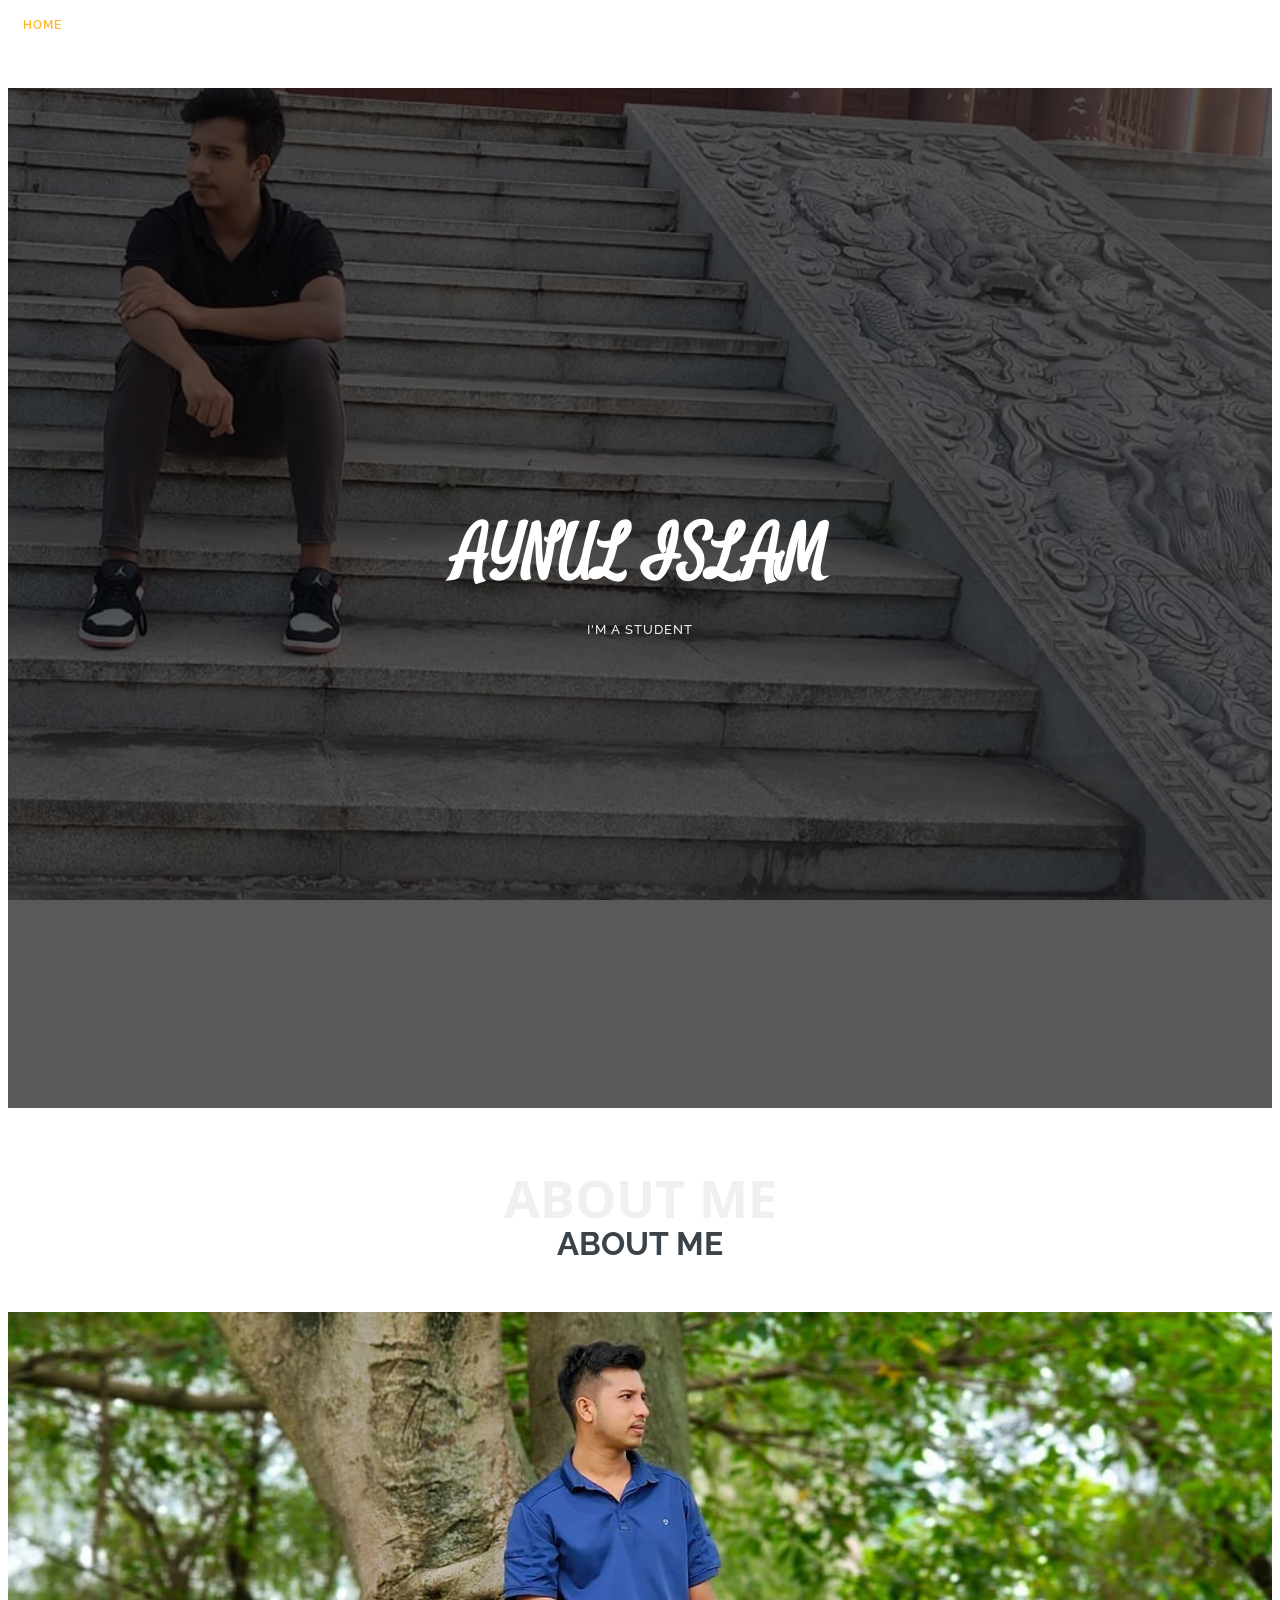
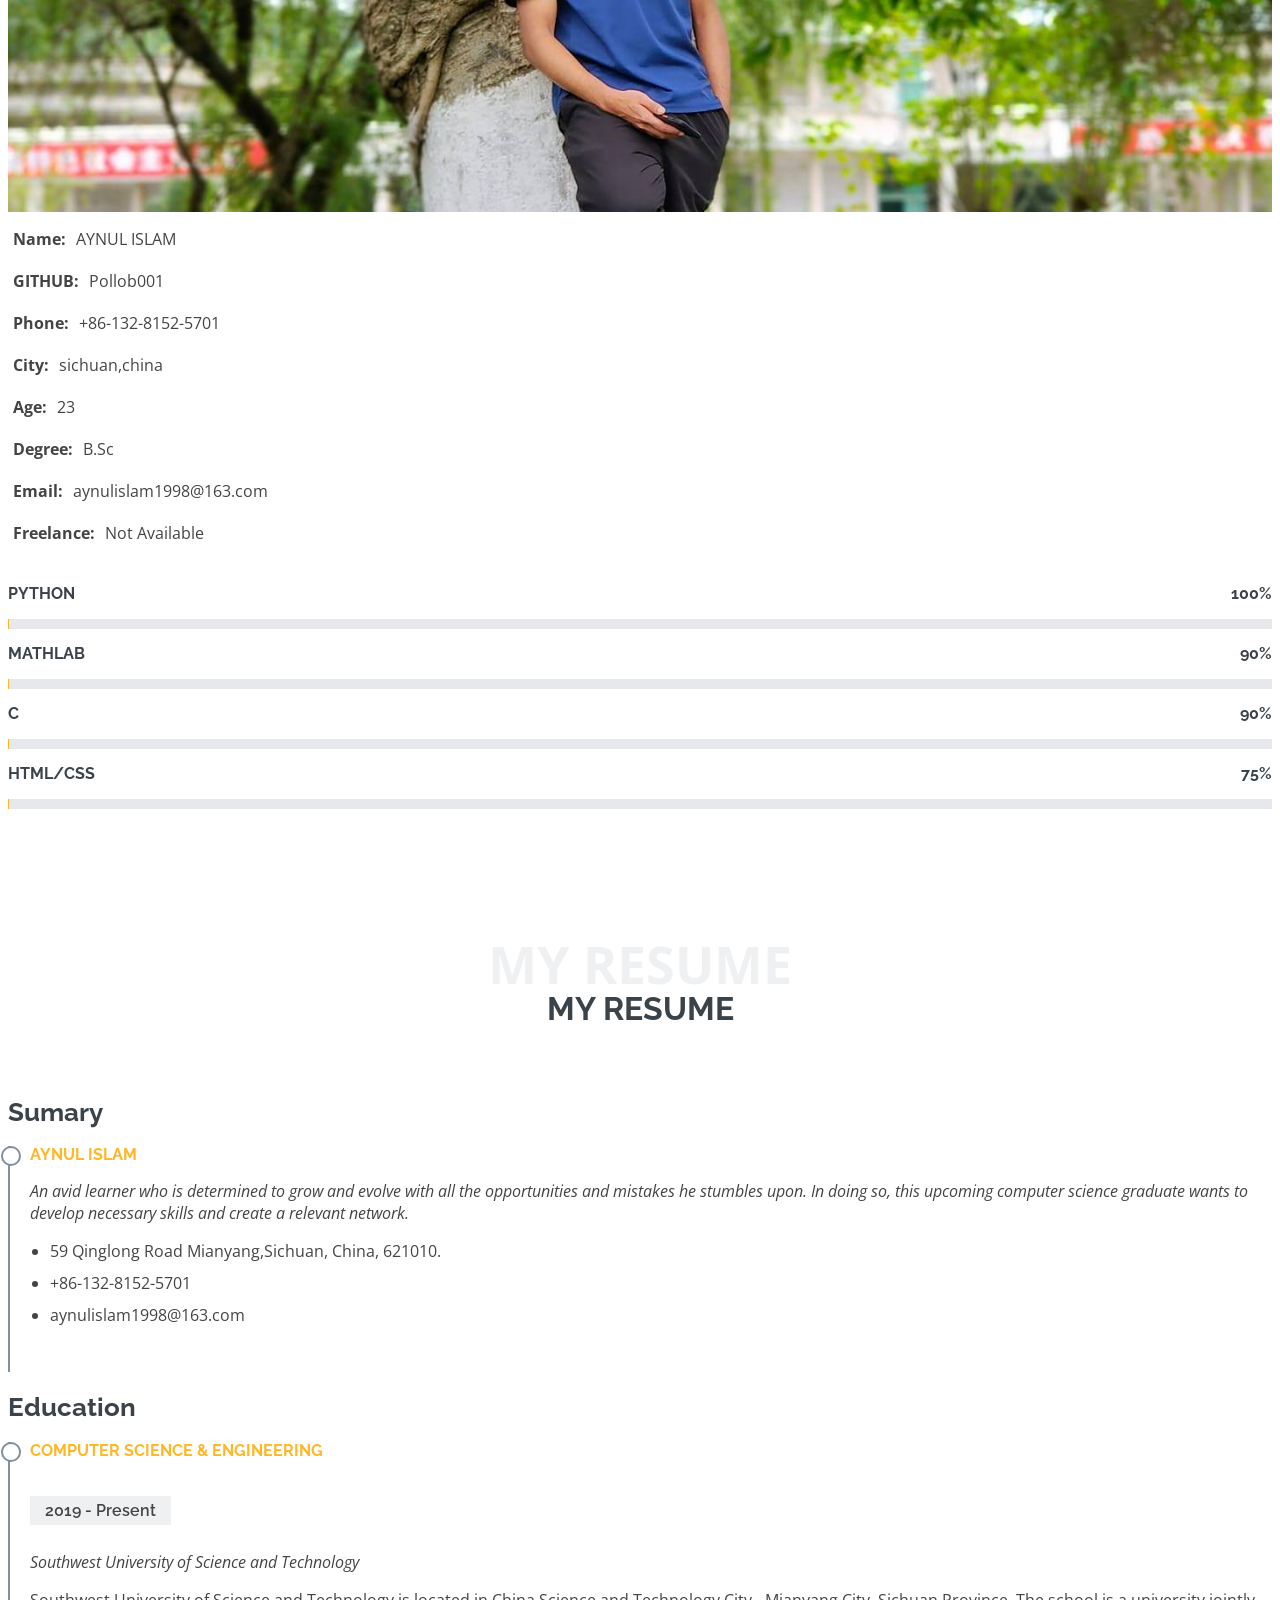
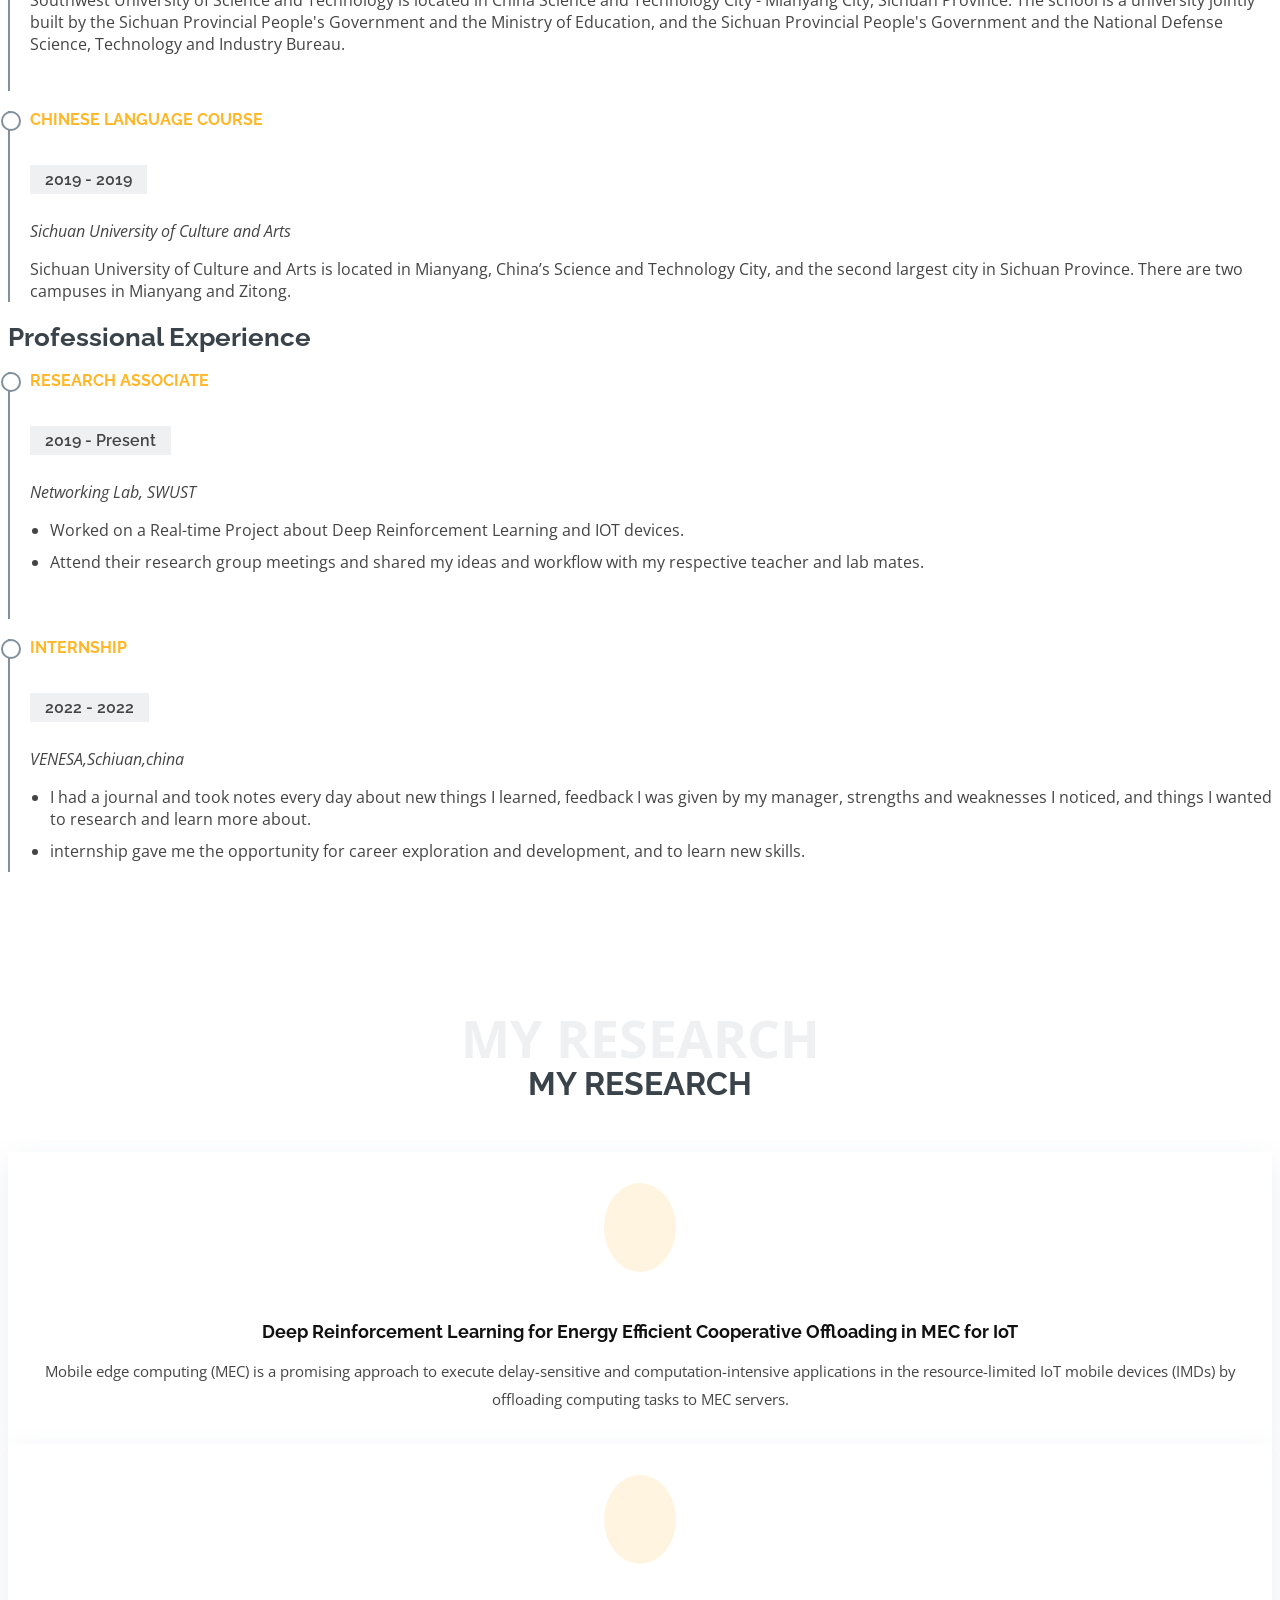
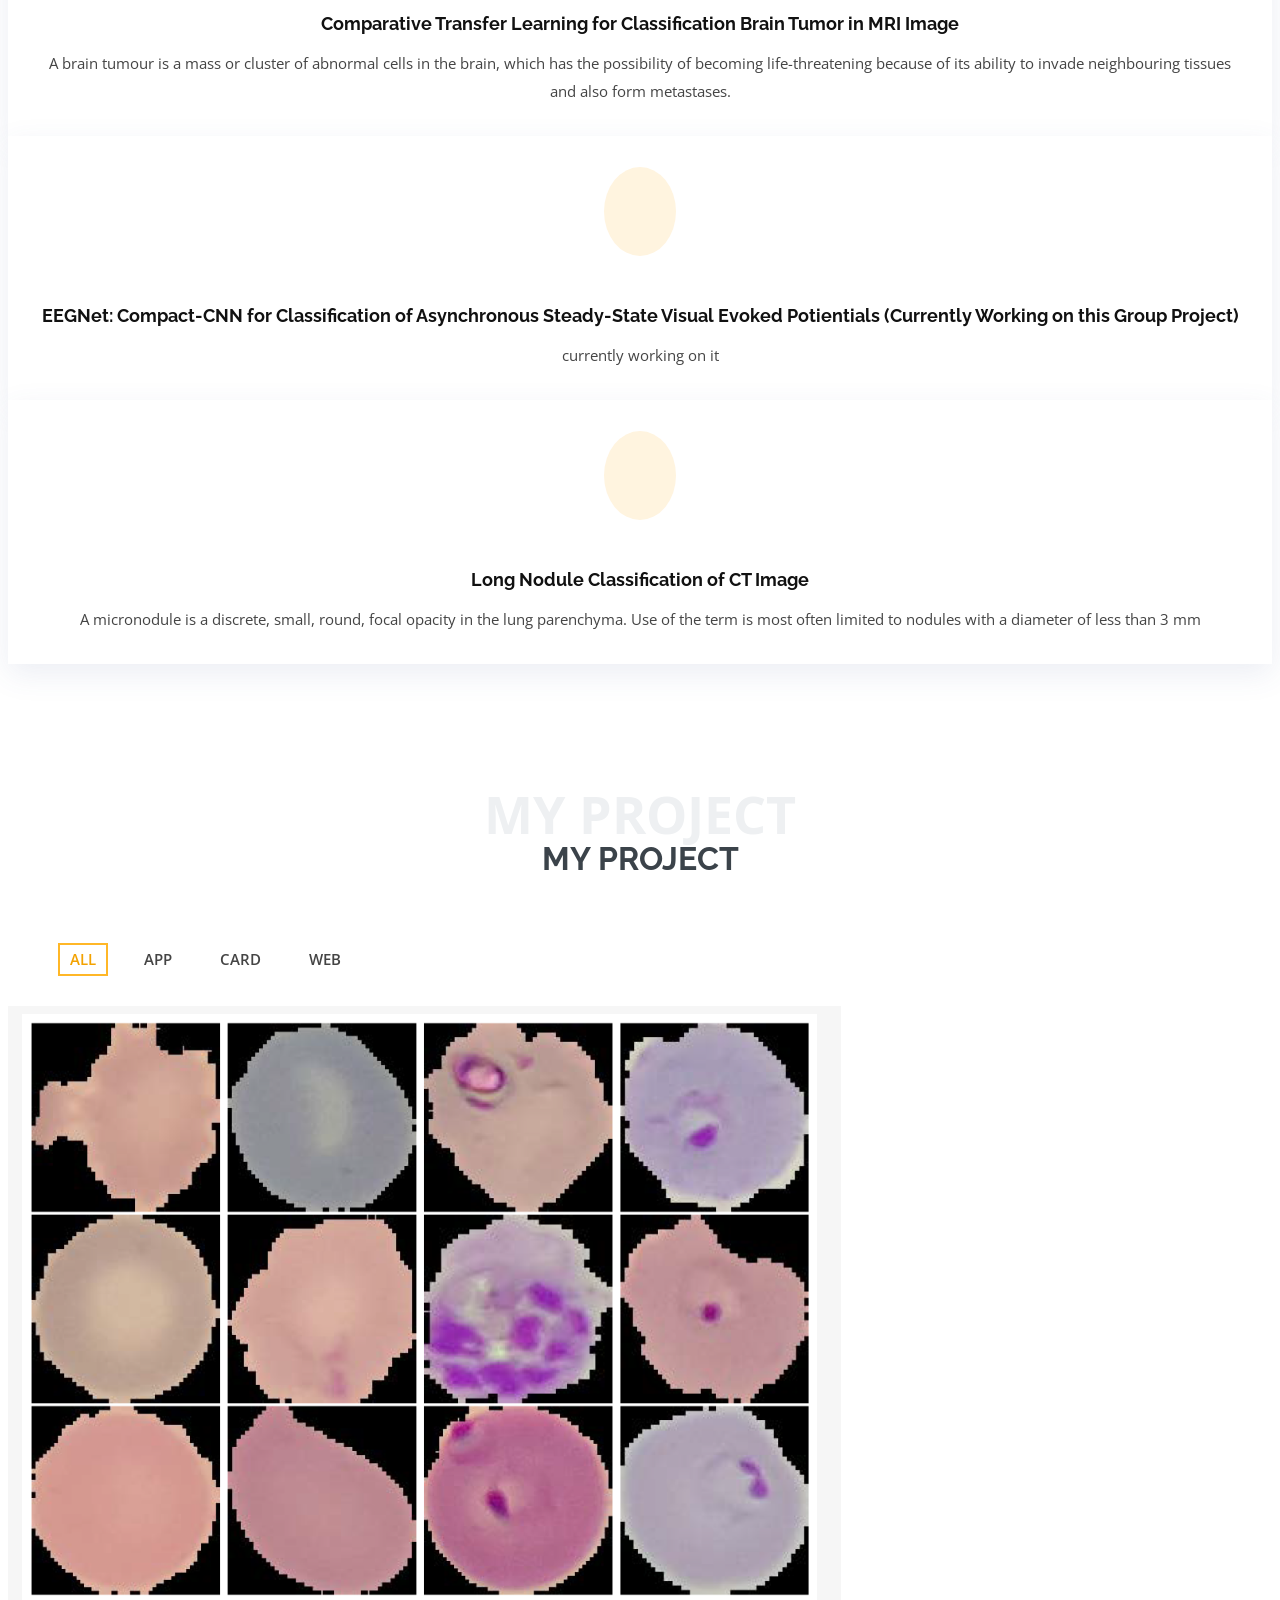
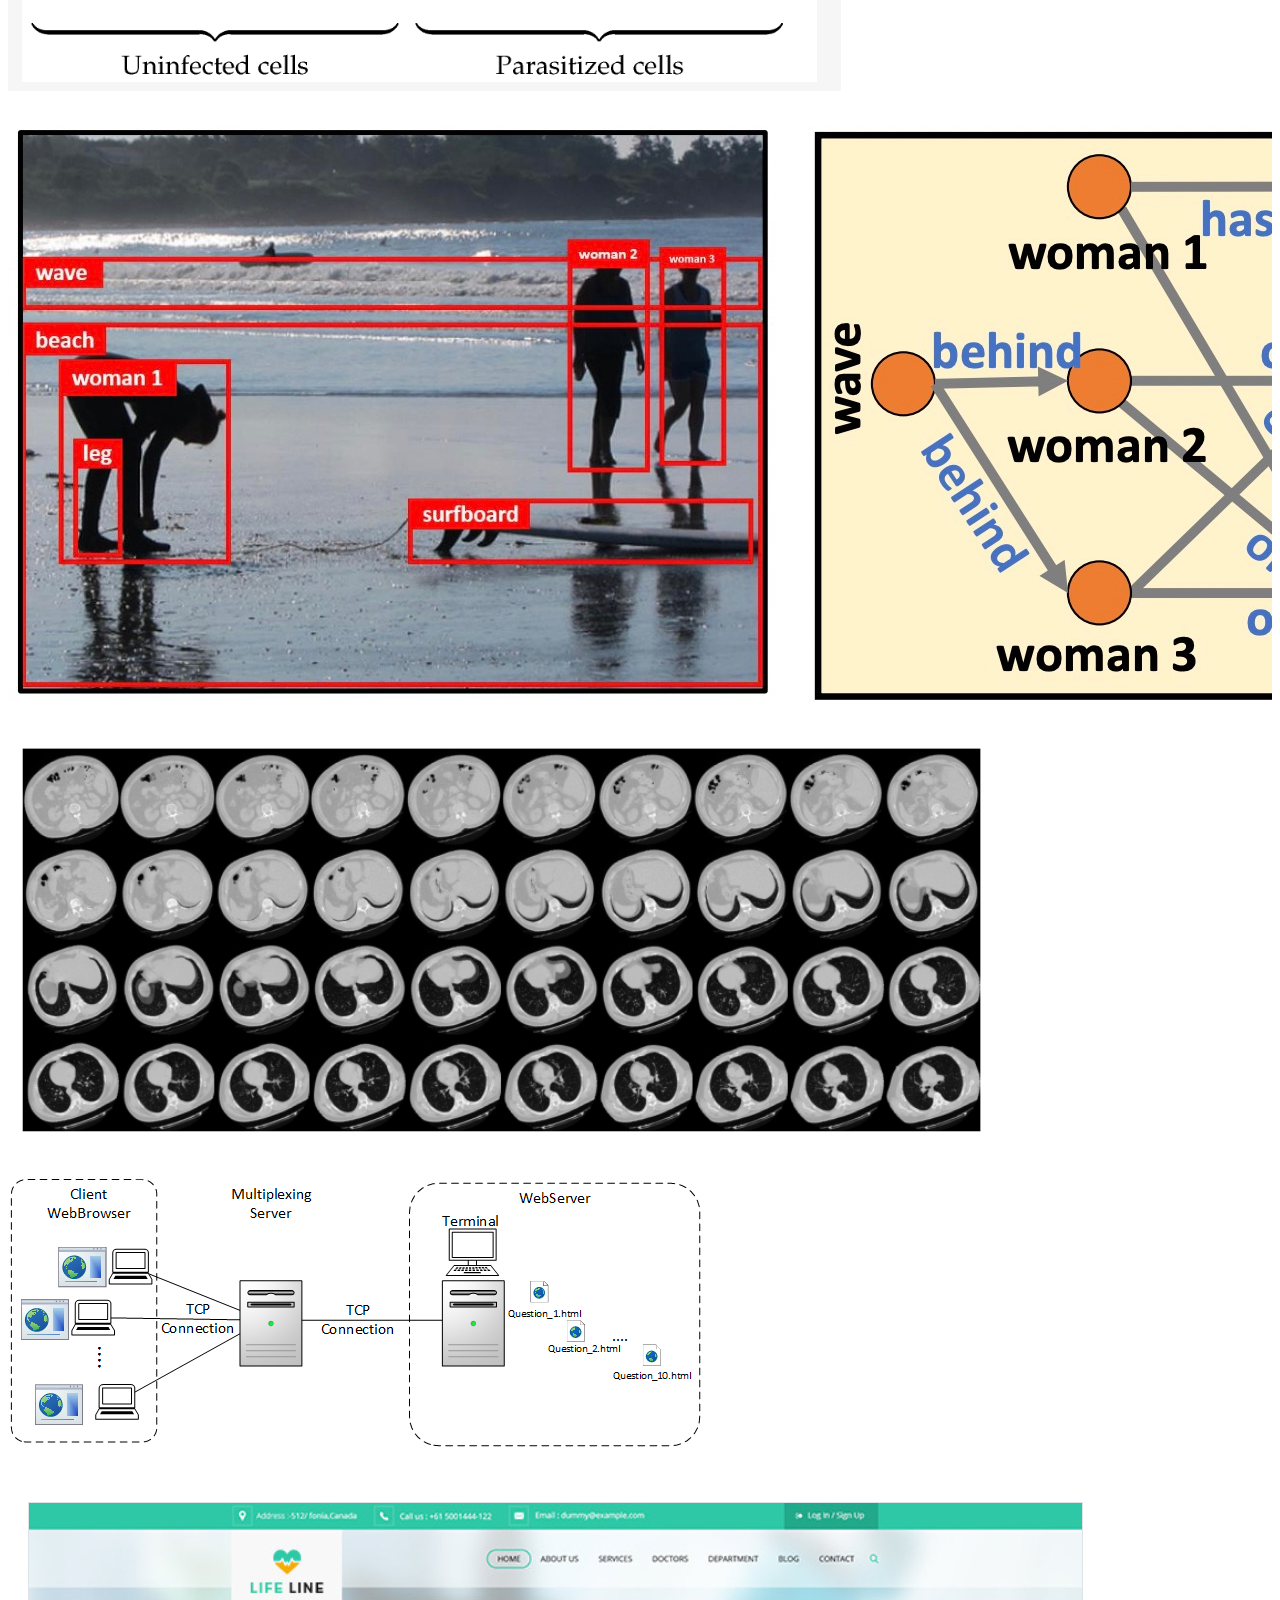
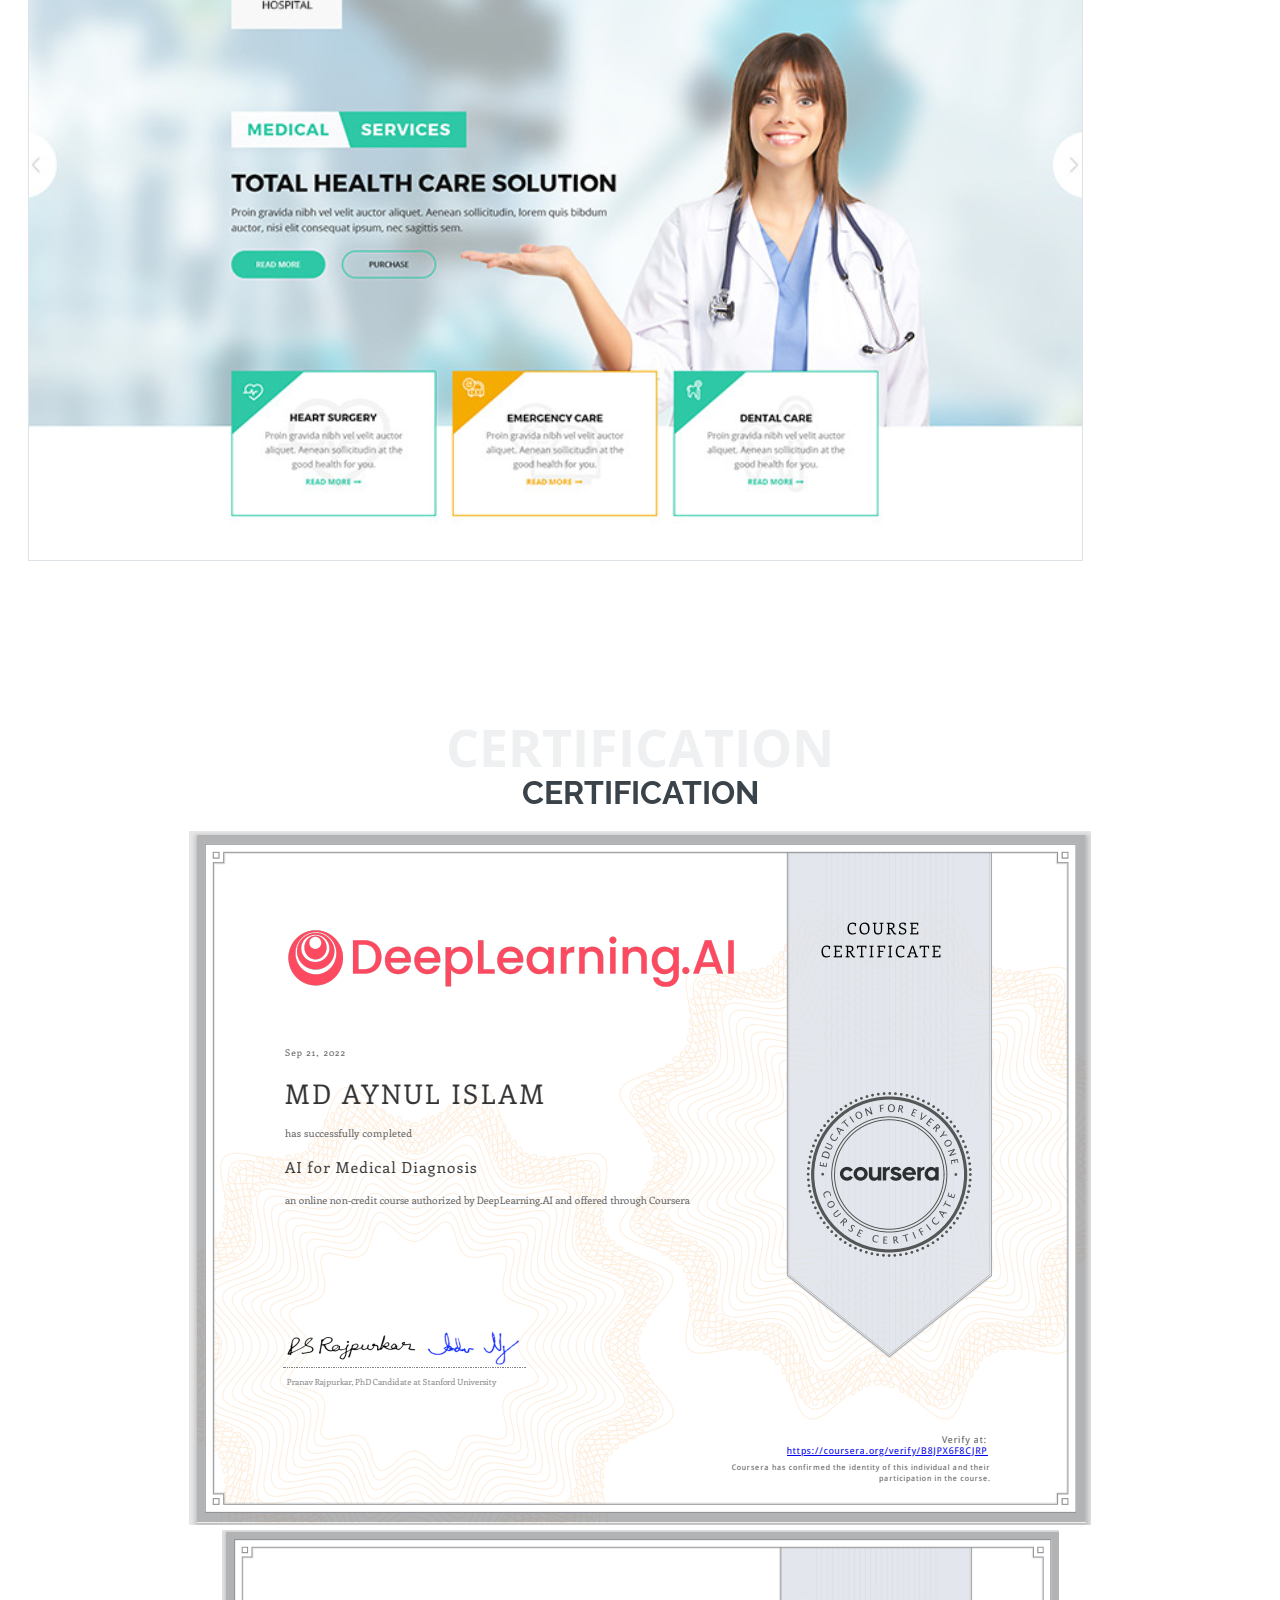
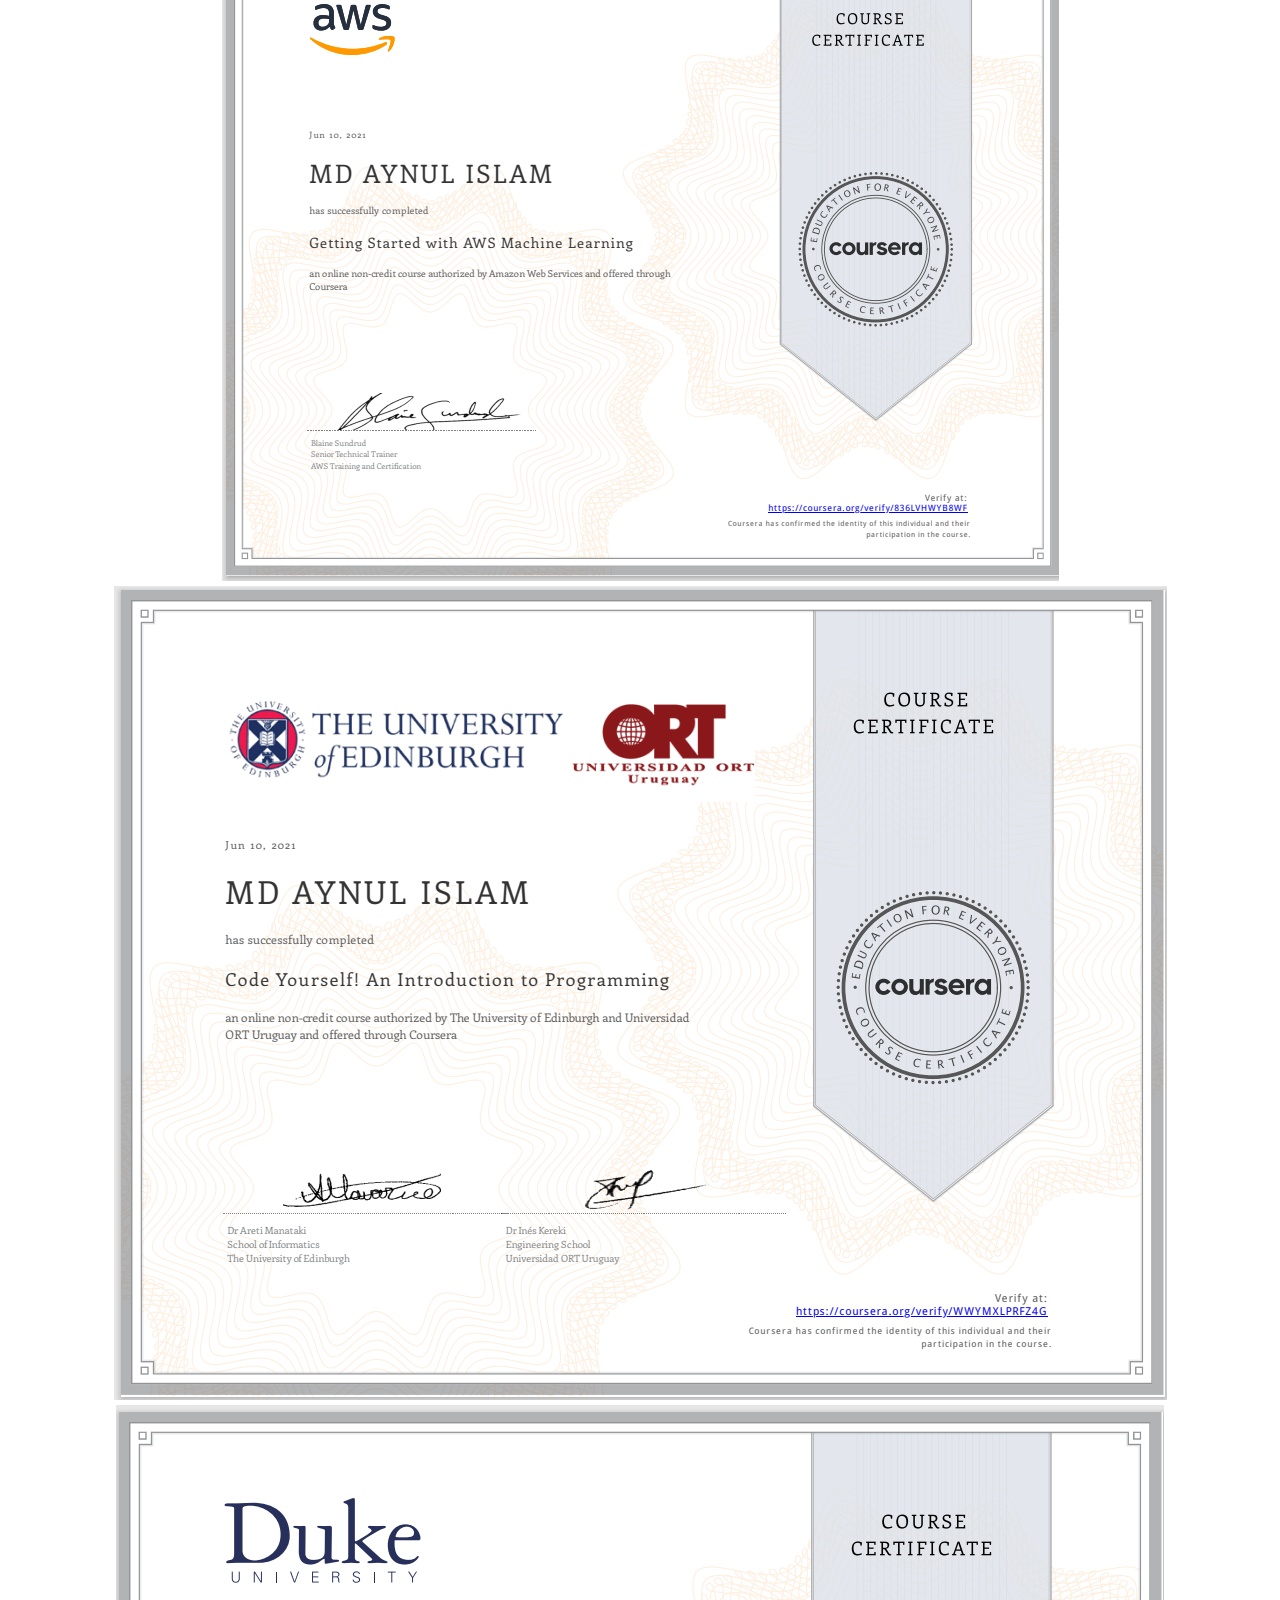
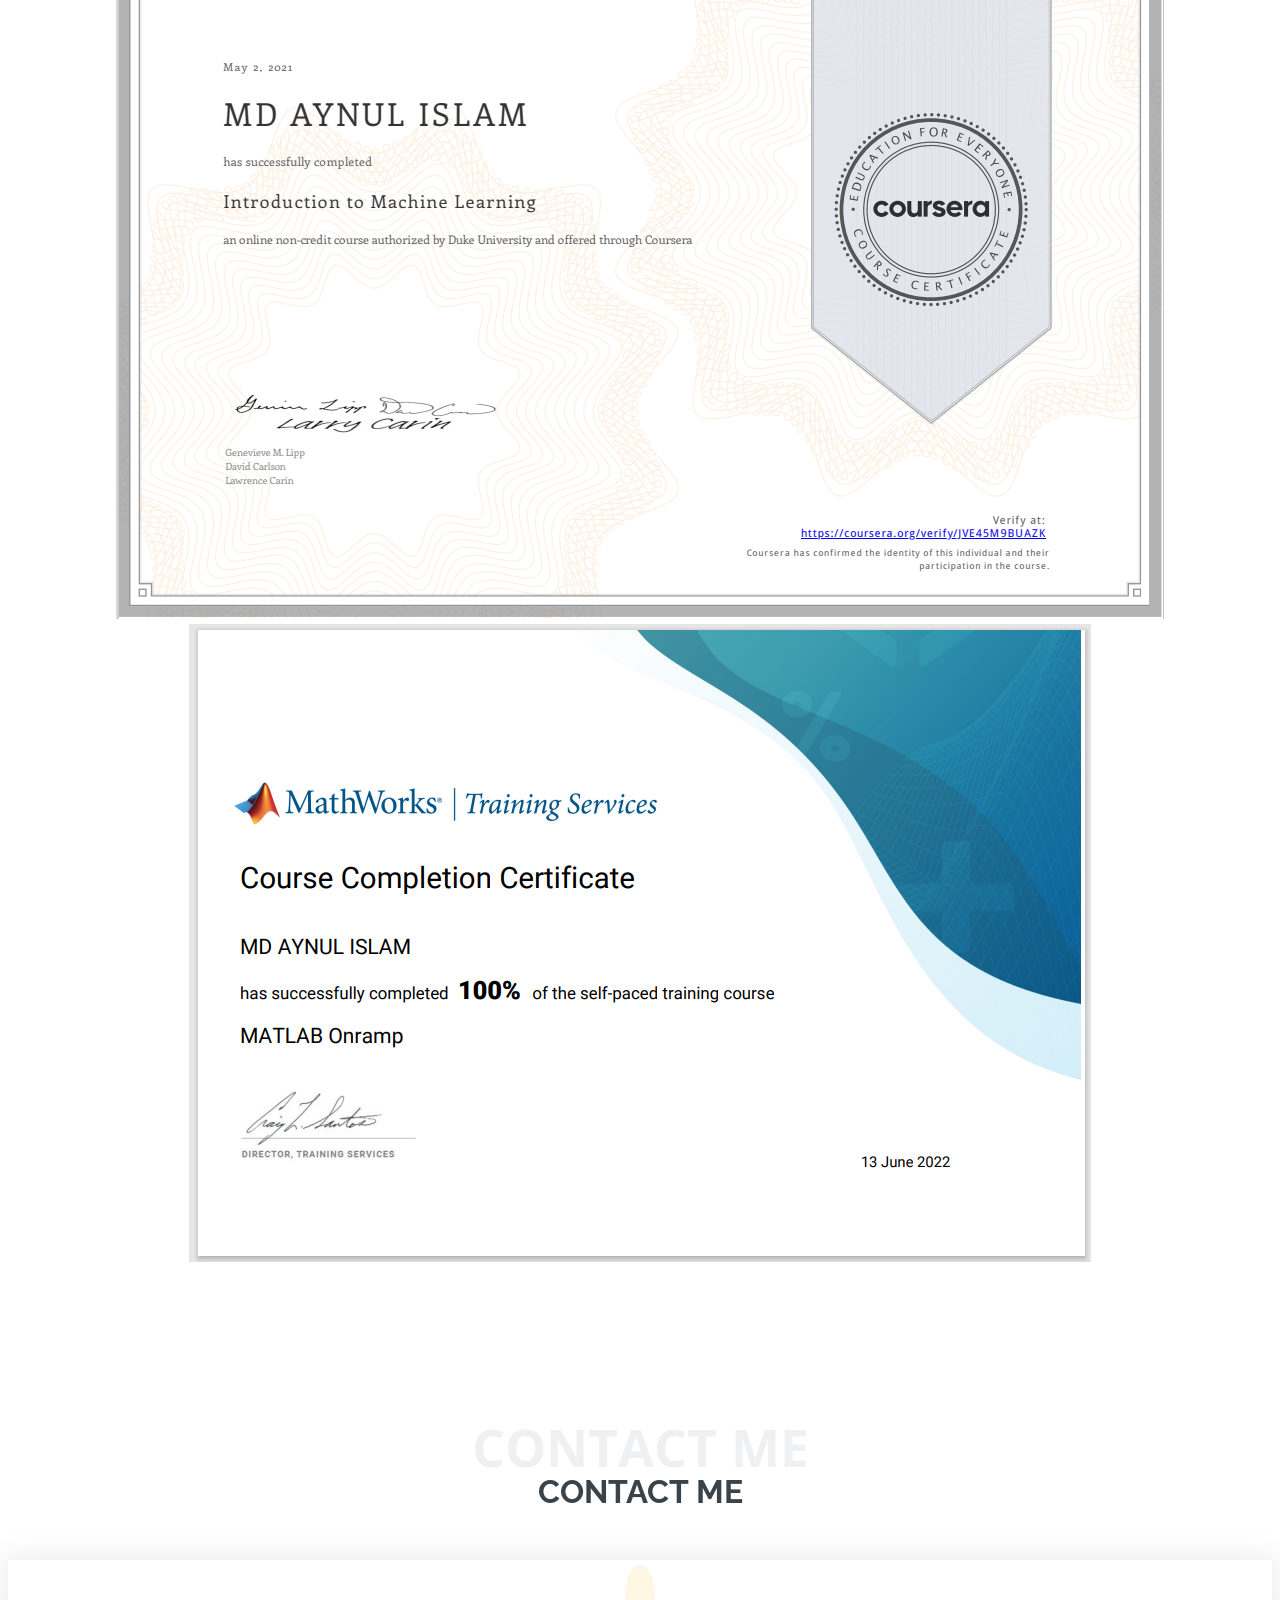
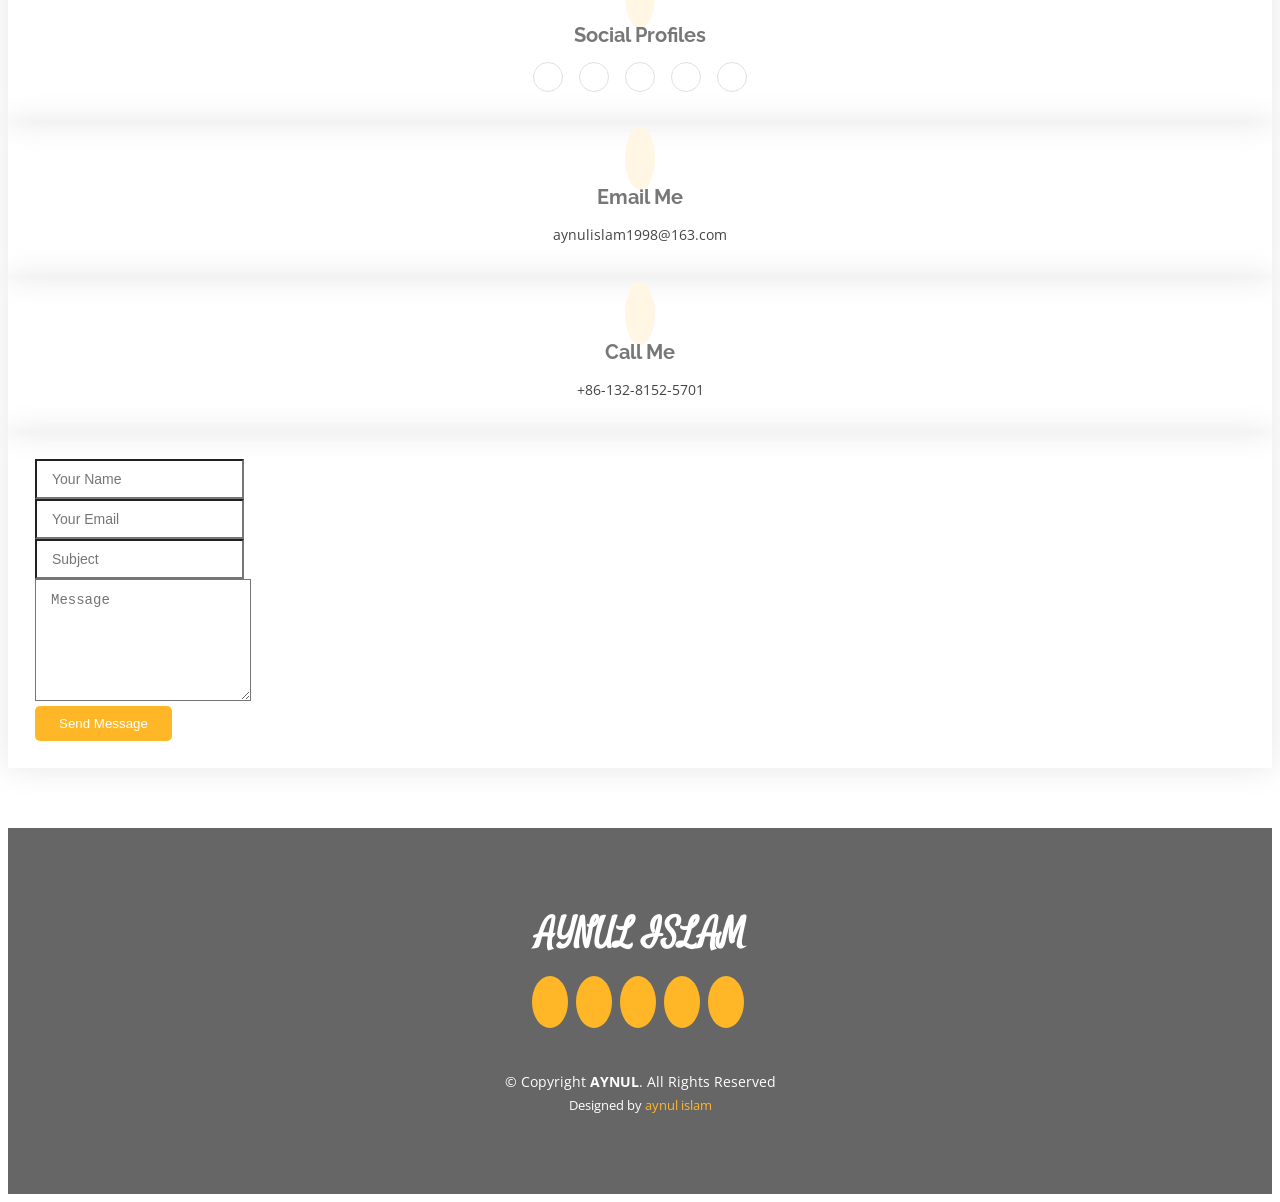
==== commit 43a72e66: "Update index.html new change for intern" ====
--- a/index.html
+++ b/index.html
@@ -226,8 +226,8 @@
             </div>
             <div class="resume-item">
               <h4>Internship</h4>
-              <h5>2017 - 2018</h5>
-              <p><em>Mianyang Stepping Stone Advertising,Schiuan,china</em></p>
+              <h5>2022 - 2022</h5>
+              <p><em>VENESA,Schiuan,china</em></p>
               <p>
               <ul>
                 <li>I had a journal and took notes every day about new things I learned, feedback I was given by my manager, strengths and weaknesses I noticed, and things I wanted to research and learn more about.</li>
@@ -532,4 +532,4 @@
 
 </body>
 
-</html>+</html>
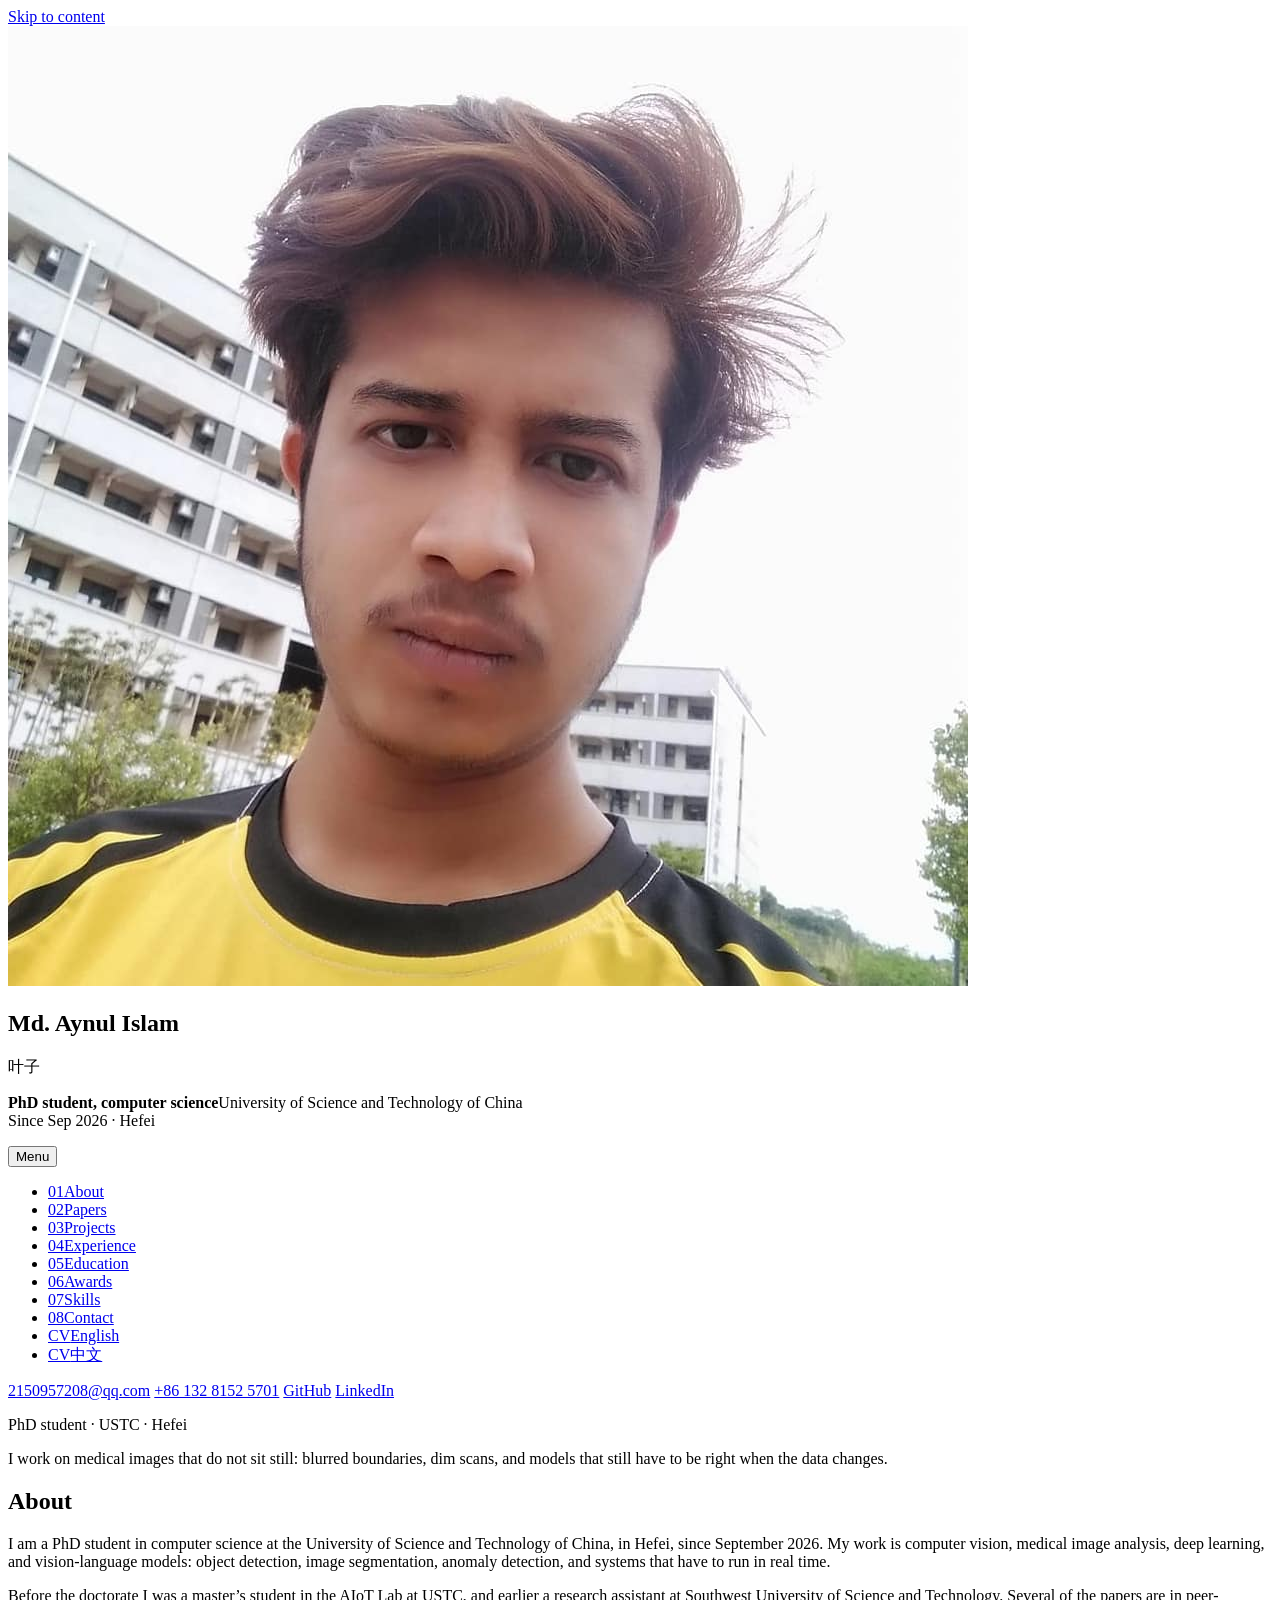
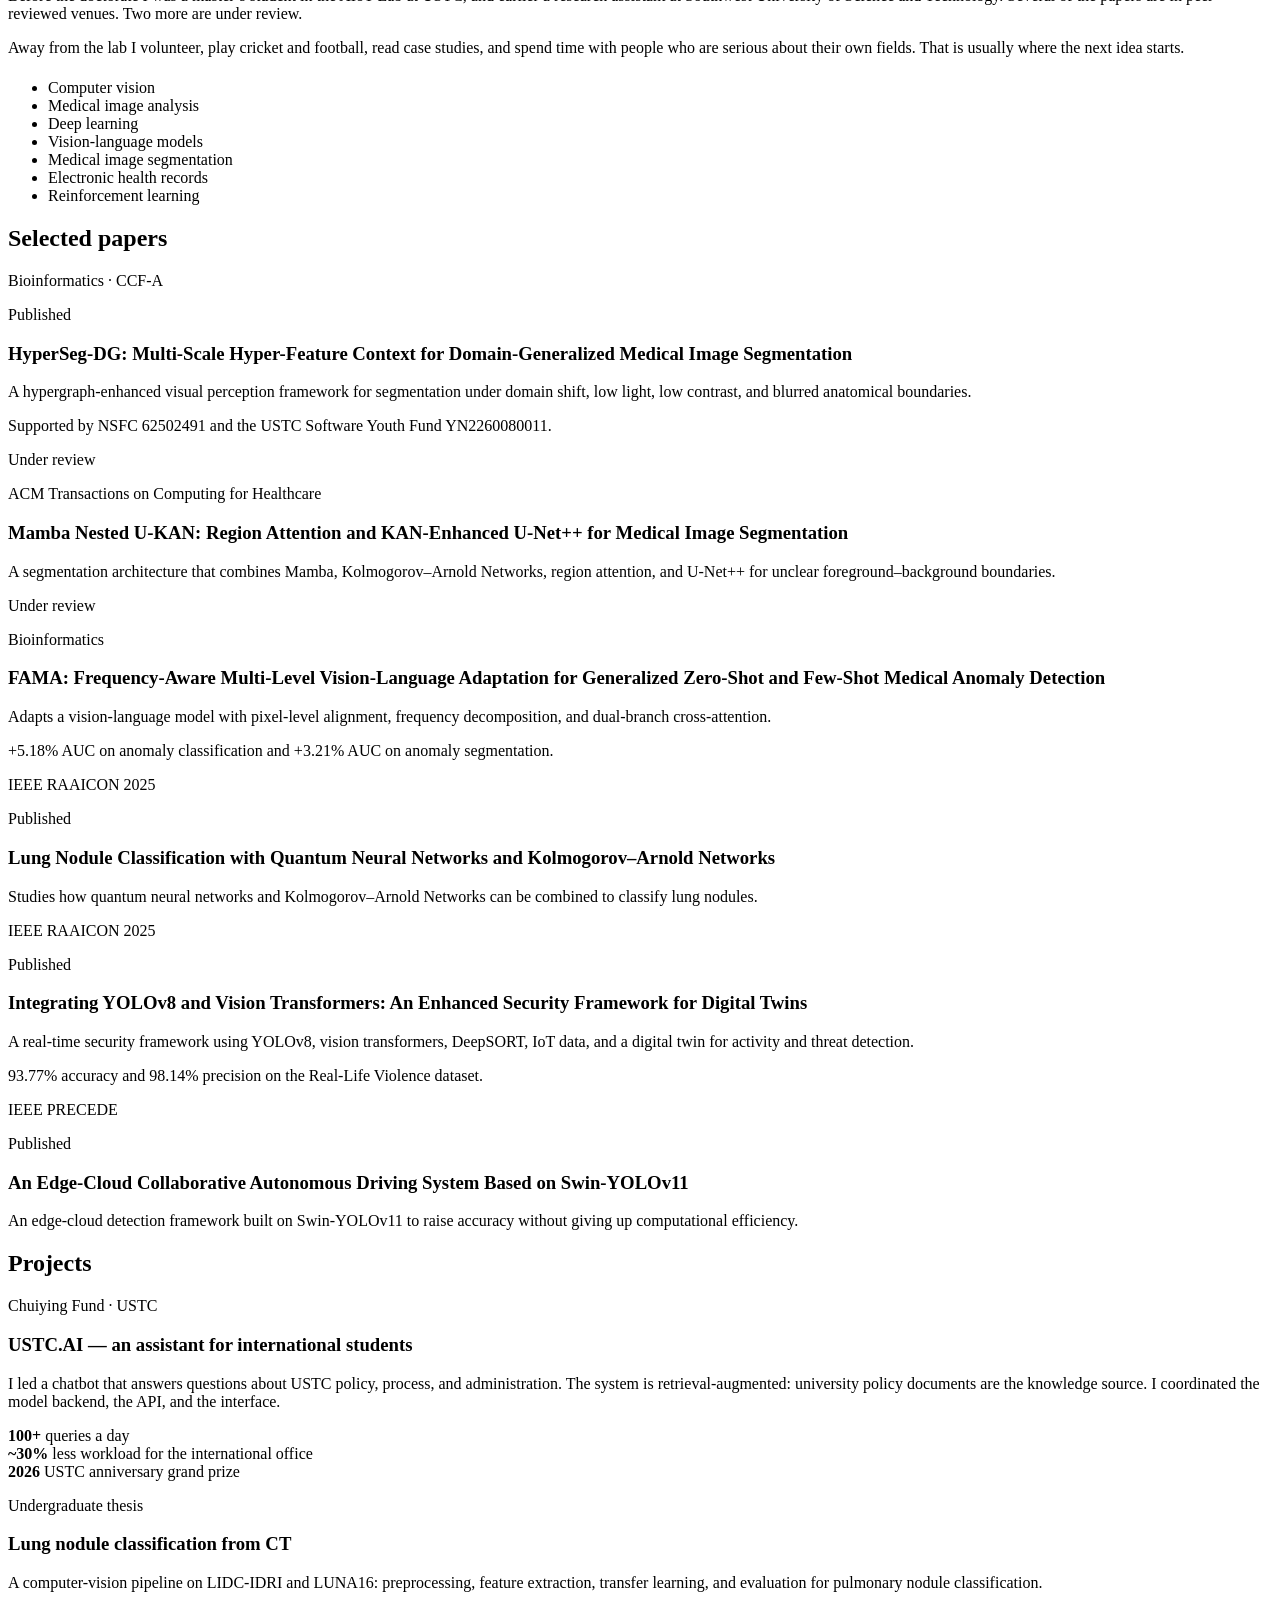
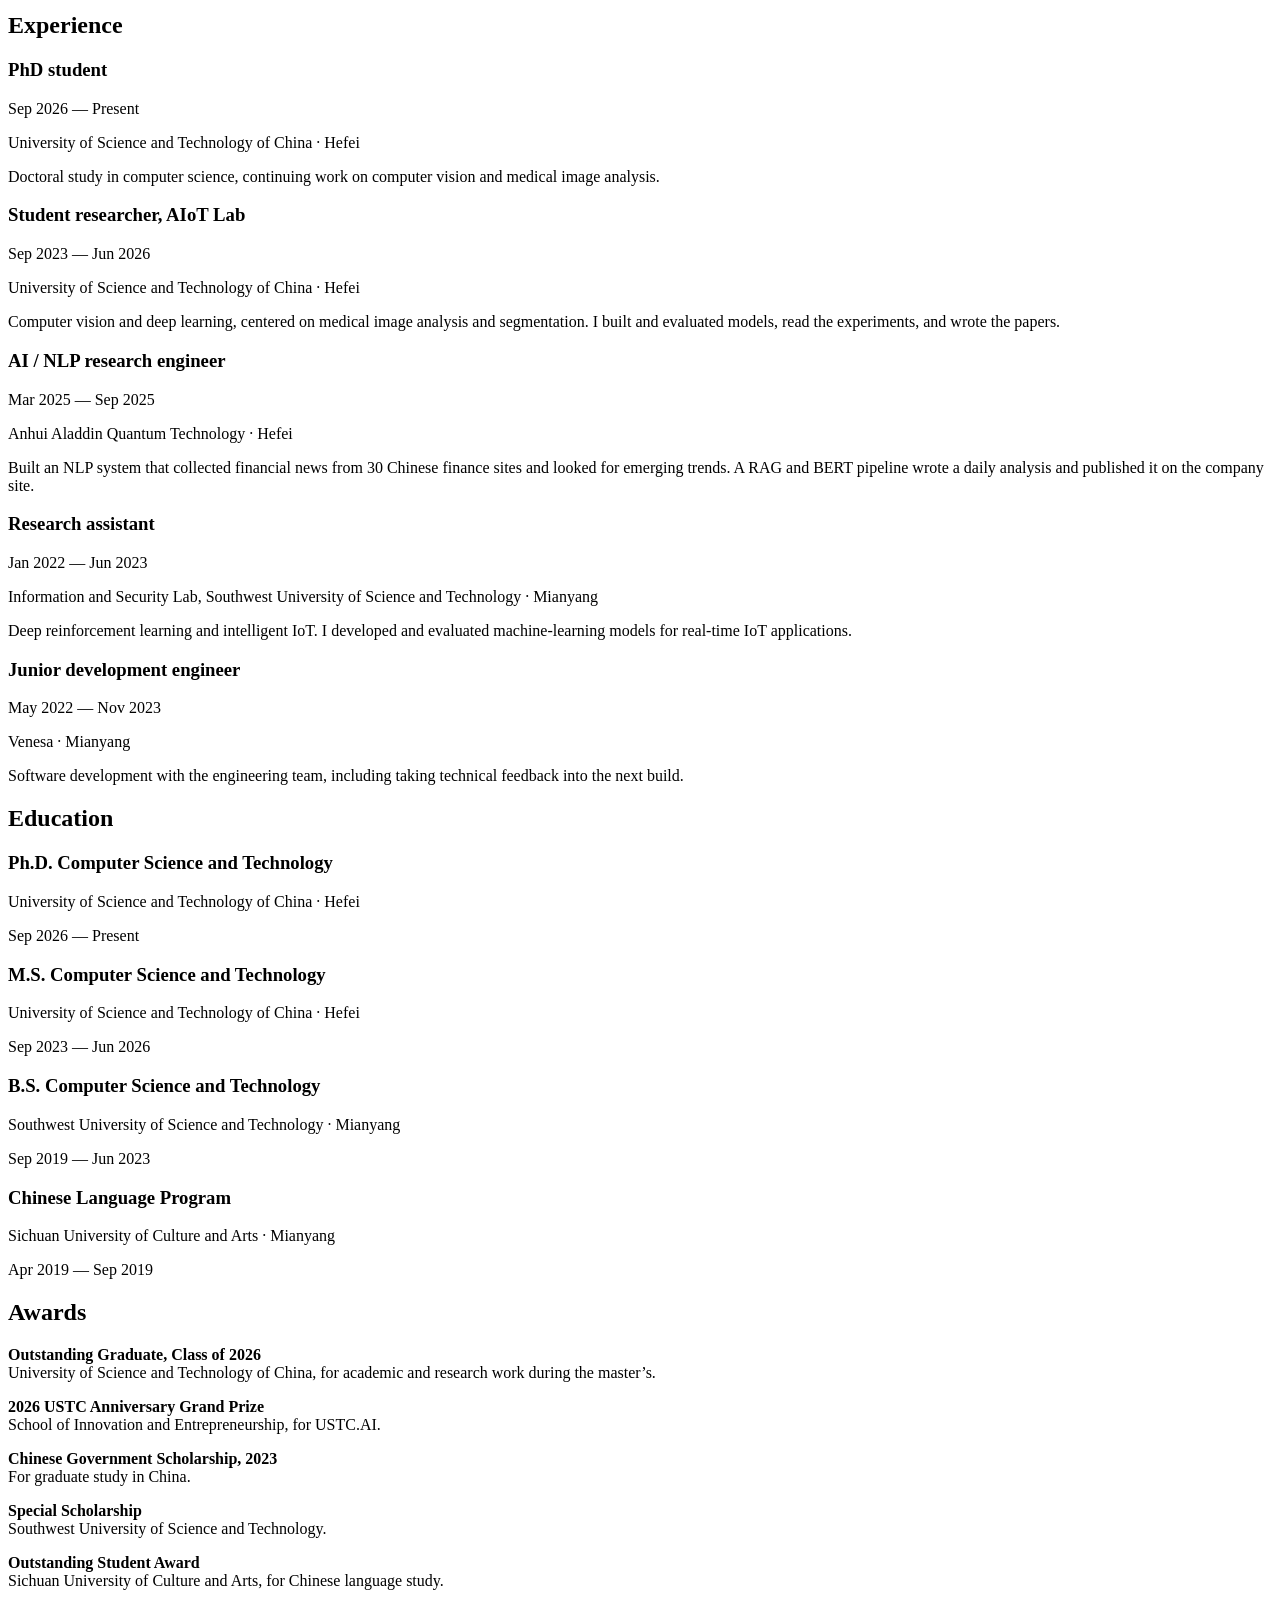
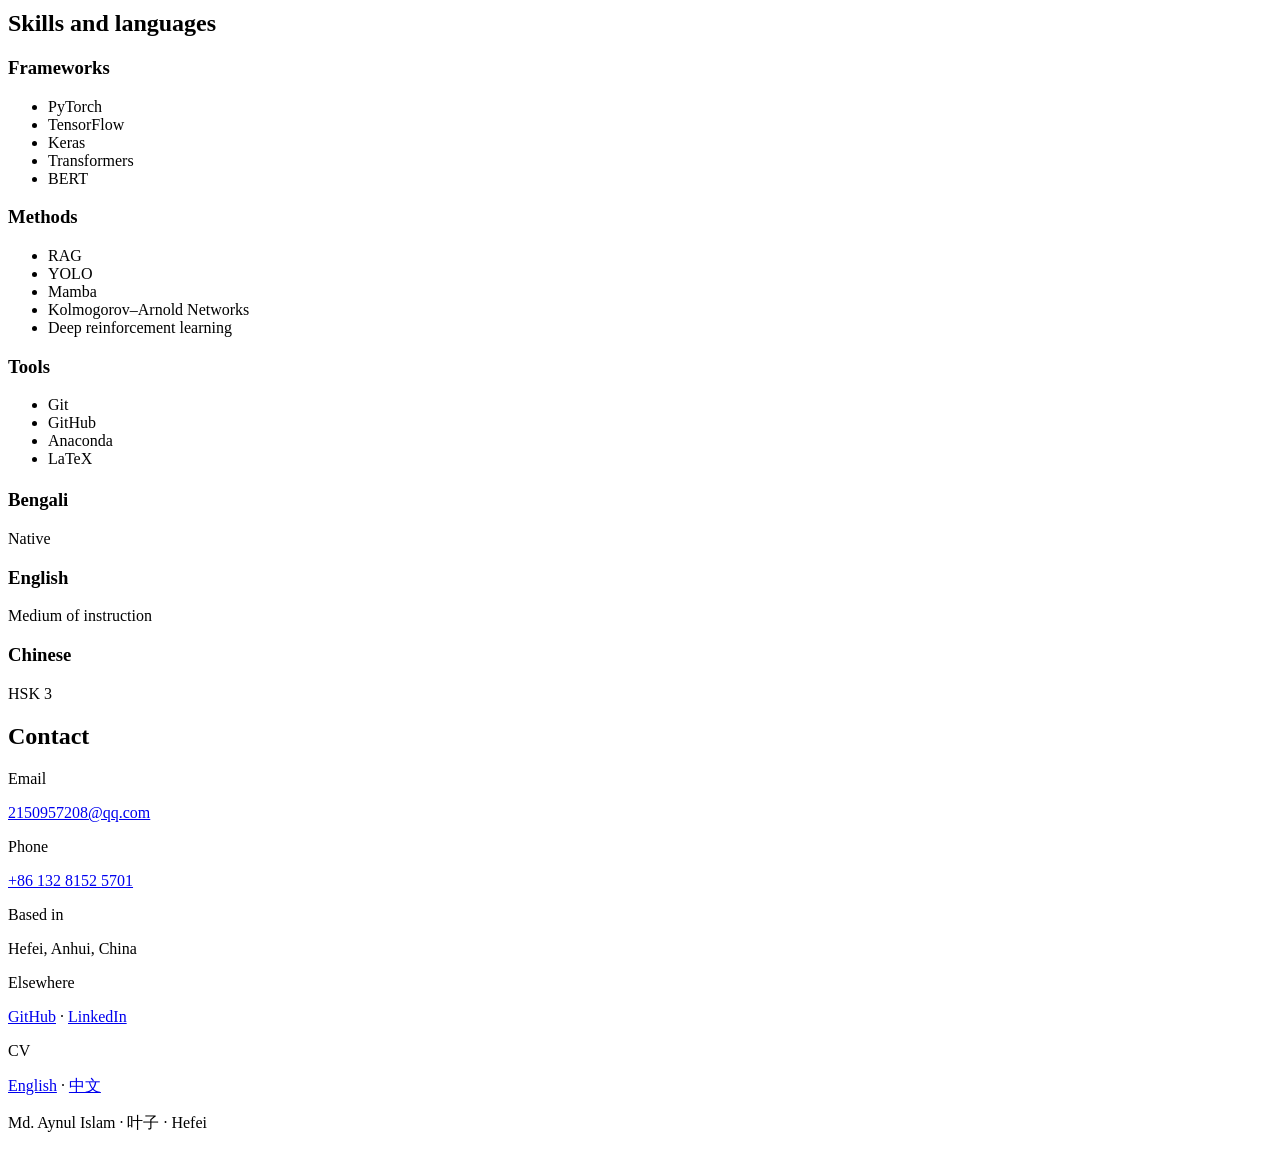
==== commit 274e8664: "Update print statement from 'Hello' to 'Goodbye'" ====
--- a/index.html
+++ b/index.html
@@ -1,535 +1,366 @@
 <!DOCTYPE html>
 <html lang="en">
-
 <head>
   <meta charset="utf-8">
-  <meta content="width=device-width, initial-scale=1.0" name="viewport">
-
-  <title>Aynul Islam Personal Portfolio</title>
-  <meta content="" name="description">
-  <meta content="" name="keywords">
-
-  <!-- Favicons -->
-  <link href="assets/img/favicon.png" rel="icon">
-  <link href="assets/img/apple-touch-icon.png" rel="apple-touch-icon">
-
-  <!-- Google Fonts -->
-  <link href="https://fonts.googleapis.com/css?family=Open+Sans:300,300i,400,400i,600,600i,700,700i|Raleway:300,300i,400,400i,500,500i,600,600i,700,700i|Satisfy" rel="stylesheet">
-
-  <!-- Vendor CSS Files -->
-  <link href="assets/vendor/bootstrap/css/bootstrap.min.css" rel="stylesheet">
-  <link href="assets/vendor/bootstrap-icons/bootstrap-icons.css" rel="stylesheet">
-  <link href="assets/vendor/boxicons/css/boxicons.min.css" rel="stylesheet">
-  <link href="assets/vendor/glightbox/css/glightbox.min.css" rel="stylesheet">
-  <link href="assets/vendor/swiper/swiper-bundle.min.css" rel="stylesheet">
-
-  <!-- Template Main CSS File -->
-  <link href="assets/css/style.css" rel="stylesheet">
-
-
+  <meta name="viewport" content="width=device-width, initial-scale=1.0">
+  <title>Md. Aynul Islam · PhD Student, USTC</title>
+  <meta name="description" content="Md. Aynul Islam (叶子) is a PhD student in computer science at USTC, working on medical image analysis, vision-language models, and deep learning.">
+  <link rel="icon" href="assets/img/favicon.png">
+  <link rel="apple-touch-icon" href="assets/img/apple-touch-icon.png">
+  <link rel="preconnect" href="https://fonts.googleapis.com">
+  <link rel="preconnect" href="https://fonts.gstatic.com" crossorigin>
+  <link href="https://fonts.googleapis.com/css2?family=Fraunces:opsz,wght@9..144,500..640&family=Noto+Sans+SC:wght@500&family=Outfit:wght@400..600&display=swap" rel="stylesheet">
+  <link href="assets/css/site.css" rel="stylesheet">
 </head>
-
 <body>
-
-  <!-- ======= Header ======= -->
-  <header id="header" class="fixed-top d-flex justify-content-center align-items-center header-transparent">
-
-    <nav id="navbar" class="navbar">
-      <ul>
-        <li><a class="nav-link scrollto active" href="#hero">Home</a></li>
-        <li><a class="nav-link scrollto" href="#about">About</a></li>
-        <li><a class="nav-link scrollto" href="#resume">Resume</a></li>
-        <li><a class="nav-link scrollto" href="#services">MY Research</a></li>
-        <li><a class="nav-link scrollto " href="#portfolio">My Project</a></li>
-        <li class="dropdown"><a href="#"><span>Certification</span> <i class="bi bi-chevron-down"></i></a>
-          <ul>
-            <li><a href="https://coursera.org/share/c4f8673987b62b29ec79c3d907987bd2">Certification 1</a></li>
-            <li><a href="https://udemy-certificate.s3.amazonaws.com/pdf/UC-b3c1f993-92f6-418b-8f24-408510b183e9.pdf">Certification 2</a></li>
-            <li><a href="https://matlabacademy.mathworks.com/progress/share/certificate.html?id=ae802ee6-293a-4882-a278-591e41bdb9e8&">Certification 3</a></li>
-            <li><a href="https://coursera.org/share/9085e286a9d62744e34c8352abf8ab8c">Certification 4</a></li>
-            <li><a href="https://coursera.org/share/a9d70b769bdd3bf6f16f797d96fa2cf7">Certification 5</a></li>
-            <li><a href="https://coursera.org/share/73db91acbbadbce10676736c1b70338c">Certification 5</a></li>
-
-
-          </ul>
-        </li>
-        <li><a class="nav-link scrollto" href="#contact">Contact</a></li>
-      </ul>
-      <i class="bi bi-list mobile-nav-toggle"></i>
-    </nav><!-- .navbar -->
-
-  </header><!-- End Header -->
-
-  <!-- ======= Hero Section ======= -->
-  <section id="hero">
-    <div class="hero-container">
-      <h1>AYNUL ISLAM</h1>
-      <h2>I'm a STUDENT</h2>
-      <a href="#about" class="btn-scroll scrollto" title="Scroll Down"><i class="bx bx-chevron-down"></i></a>
-    </div>
-  </section><!-- End Hero -->
-
-  <main id="main">
-
-    <!-- ======= About Me Section ======= -->
-    <section id="about" class="about">
-      <div class="container">
-
-        <div class="section-title">
-          <span>About Me</span>
-          <h2>About Me</h2>
-        </div>
-
-        <div class="row">
-          <div class="image col-lg-4 d-flex align-items-stretch justify-content-center justify-content-lg-start"></div>
-          <div class="col-lg-8 d-flex flex-column align-items-stretch">
-            <div class="content ps-lg-4 d-flex flex-column justify-content-center">
-              <div class="row">
-                <div class="col-lg-6">
-                  <ul>
-                    <li><i class="bi bi-chevron-right"></i> <strong>Name:</strong> <span>AYNUL ISLAM</span></li>
-                    <li><i class="bi bi-chevron-right"></i> <strong>GITHUB:</strong> <span>Pollob001</span></li>
-                    <li><i class="bi bi-chevron-right"></i> <strong>Phone:</strong> <span>+86-132-8152-5701</span></li>
-                    <li><i class="bi bi-chevron-right"></i> <strong>City:</strong> <span>sichuan,china</span></li>
-                  </ul>
-                </div>
-                <div class="col-lg-6">
-                  <ul>
-                    <li><i class="bi bi-chevron-right"></i> <strong>Age:</strong> <span>23</span></li>
-                    <li><i class="bi bi-chevron-right"></i> <strong>Degree:</strong> <span>B.Sc</span></li>
-                    <li><i class="bi bi-chevron-right"></i> <strong>Email:</strong> <span>aynulislam1998@163.com</span></li>
-                    <li><i class="bi bi-chevron-right"></i> <strong>Freelance:</strong> <span>Not Available</span></li>
-                  </ul>
-                </div>
-              </div>
-              <!-- <div class="row mt-n4">
-                <div class="col-md-6 mt-5 d-md-flex align-items-md-stretch">
-                  <div class="count-box">
-                    <i class="bi bi-emoji-smile" style="color: #20b38e;"></i>
-                    <span data-purecounter-start="0" data-purecounter-end="232" data-purecounter-duration="1" class="purecounter"></span>
-                    <p><strong>Happy Clients</strong> consequuntur voluptas nostrum aliquid ipsam architecto ut.</p>
-                  </div>
-                </div>
-
-                <div class="col-md-6 mt-5 d-md-flex align-items-md-stretch">
-                  <div class="count-box">
-                    <i class="bi bi-journal-richtextr" style="color: #8a1ac2;"></i>
-                    <span data-purecounter-start="0" data-purecounter-end="521" data-purecounter-duration="1" class="purecounter"></span>
-                    <p><strong>Projects</strong> adipisci atque cum quia aspernatur totam laudantium et quia dere tan</p>
-                  </div>
-                </div>
-
-                <div class="col-md-6 mt-5 d-md-flex align-items-md-stretch">
-                  <div class="count-box">
-                    <i class="bi bi-clock" style="color: #2cbdee;"></i>
-                    <span data-purecounter-start="0" data-purecounter-end="18" data-purecounter-duration="1" class="purecounter"></span>
-                    <p><strong>Years of experience</strong> aut commodi quaerat modi aliquam nam ducimus aut voluptate non vel</p>
-                  </div>
-                </div>
-
-                <div class="col-md-6 mt-5 d-md-flex align-items-md-stretch">
-                  <div class="count-box">
-                    <i class="bi bi-award" style="color: #ffb459;"></i>
-                    <span data-purecounter-start="0" data-purecounter-end="16" data-purecounter-duration="1" class="purecounter"></span>
-                    <p><strong>Awards</strong> rerum asperiores dolor alias quo reprehenderit eum et nemo pad der</p>
-                  </div>
-                </div>
-              </div>
-            </div>End .content -->
-
-            <div class="skills-content ps-lg-4">
-              <div class="progress">
-                <span class="skill">Python <i class="val">100%</i></span>
-                <div class="progress-bar-wrap">
-                  <div class="progress-bar" role="progressbar" aria-valuenow="100" aria-valuemin="0" aria-valuemax="100"></div>
-                </div>
-              </div>
-
-              <div class="progress">
-                <span class="skill">Mathlab <i class="val">90%</i></span>
-                <div class="progress-bar-wrap">
-                  <div class="progress-bar" role="progressbar" aria-valuenow="90" aria-valuemin="0" aria-valuemax="100"></div>
-                </div>
-              </div>
-              <div class="progress">
-                <span class="skill">C <i class="val">90%</i></span>
-                <div class="progress-bar-wrap">
-                  <div class="progress-bar" role="progressbar" aria-valuenow="90" aria-valuemin="0" aria-valuemax="100"></div>
-                </div>
-              </div>
-
-              <div class="progress">
-                <span class="skill">HTML/CSS <i class="val">75%</i></span>
-                <div class="progress-bar-wrap">
-                  <div class="progress-bar" role="progressbar" aria-valuenow="75" aria-valuemin="0" aria-valuemax="100"></div>
-                </div>
-              </div>
-            </div>
-
-          </div>
-        </div>
-
+  <a class="skip" href="#content">Skip to content</a>
+  <div class="app">
+    <aside class="side">
+      <div class="portrait-wrap">
+        <img src="assets/img/pollob2.jpg" alt="Portrait of Md. Aynul Islam">
       </div>
-    </section><!-- End About Me Section -->
-
-    <!-- ======= My Resume Section ======= -->
-    <section id="resume" class="resume">
-      <div class="container">
-
-        <div class="section-title">
-          <span>My Resume</span>
-          <h2>My Resume</h2>
-          
-        </div>
-
-        <div class="row">
-          <div class="col-lg-6">
-            <h3 class="resume-title">Sumary</h3>
-            <div class="resume-item pb-0">
-              <h4>AYNUL ISLAM</h4>
-              <p><em>An avid learner who is determined to grow and evolve with all the opportunities and mistakes he stumbles upon. In doing so, this upcoming computer science graduate wants to develop necessary skills and create a relevant network.</em></p>
-              <p>
-              <ul>
-                <li>59 Qinglong Road Mianyang,Sichuan, China, 621010.</li>
-                <li>+86-132-8152-5701</li>
-                <li>aynulislam1998@163.com</li>
-              </ul>
-              </p>
-            </div>
-
-            <h3 class="resume-title">Education</h3>
-            <div class="resume-item">
-              <h4>Computer Science &amp; Engineering</h4>
-              <h5>2019 - Present </h5>
-              <p><em>Southwest University of Science and Technology</em></p>
-              <p>Southwest University of Science and Technology is located in China Science and Technology City - Mianyang City, Sichuan Province. The school is a university jointly built by the Sichuan Provincial People's Government and the Ministry of Education, and the Sichuan Provincial People's Government and the National Defense Science, Technology and Industry Bureau.</p>
-            </div>
-            <div class="resume-item">
-              <h4>Chinese Language Course</h4>
-              <h5>2019 - 2019</h5>
-              <p><em>Sichuan University of Culture and Arts</em></p>
-              <p>Sichuan University of Culture and Arts is located in Mianyang, China’s Science and Technology City, and the second largest city in Sichuan Province. There are two campuses in Mianyang and Zitong.</p>
-            </div>
-          </div>
-          <div class="col-lg-6">
-            <h3 class="resume-title">Professional Experience</h3>
-            <div class="resume-item">
-              <h4>Research Associate</h4>
-              <h5>2019 - Present</h5>
-              <p><em>Networking Lab, SWUST </em></p>
-              <p>
-              <ul>
-                <li>Worked on a Real-time Project about Deep Reinforcement Learning and IOT devices.</li>
-                <li>Attend their research group meetings and shared my ideas and workflow with my respective teacher and lab mates. </li>
-              </ul>
-              </p>
-            </div>
-            <div class="resume-item">
-              <h4>Internship</h4>
-              <h5>2022 - 2022</h5>
-              <p><em>VENESA,Schiuan,china</em></p>
-              <p>
-              <ul>
-                <li>I had a journal and took notes every day about new things I learned, feedback I was given by my manager, strengths and weaknesses I noticed, and things I wanted to research and learn more about.</li>
-                <li>internship gave me the opportunity for career exploration and development, and to learn new skills.</li>
-          
-              </ul>
-              </p>
-            </div>
-          </div>
-        </div>
-
+      <div class="identity">
+        <h1>Md. Aynul Islam</h1>
+        <p class="han">叶子</p>
+        <p class="role"><strong>PhD student, computer science</strong>University of Science and Technology of China<br>Since Sep 2026 · Hefei</p>
       </div>
-    </section><!-- End My Resume Section -->
-
-    <!-- ======= My Services Section ======= -->
-    <section id="services" class="services">
-      <div class="container">
-
-        <div class="section-title">
-          <span>My Research</span>
-          <h2>My Research</h2>
-          
-        </div>
-
-        <div class="row">
-          <div class="col-md-6 col-lg-3 d-flex align-items-stretch mb-5 mb-lg-0">
-            <div class="icon-box">
-              <div class="icon"><i class="bx bxl-dribbble"></i></div>
-              <h4 class="title"><a href="new_DEEP_REAIN.html">Deep Reinforcement Learning for Energy Efficient Cooperative Offloading in MEC for IoT</a></h4>
-              <!-- <a href="portfolio-details.html" class="details-link" title="More Details"><i class="bx bx-link"></i></a> -->
-              <p class="description">Mobile edge computing (MEC) is a promising approach to execute delay-sensitive and computation-intensive applications in the resource-limited IoT mobile devices (IMDs) by offloading computing tasks to MEC servers.</p>
-            </div>
-          </div>
-
-          <div class="col-md-6 col-lg-3 d-flex align-items-stretch mb-5 mb-lg-0">
-            <div class="icon-box">
-              <div class="icon"><i class="bx bx-file"></i></div>
-              <h4 class="title"><a href="Comparative Transfer.html">Comparative Transfer Learning for Classification Brain Tumor in MRI Image</a></h4>
-              <p class="description">A brain tumour is a mass or cluster of abnormal cells in the brain, which has the possibility of becoming life-threatening because of its ability to invade neighbouring tissues and also form metastases.</p>
-            </div>
-          </div>
-
-          <div class="col-md-6 col-lg-3 d-flex align-items-stretch mb-5 mb-lg-0">
-            <div class="icon-box">
-              <div class="icon"><i class="bx bx-tachometer"></i></div>
-              <h4 class="title"><a href="EEGNet.html">EEGNet: Compact-CNN for Classification of Asynchronous Steady-State Visual Evoked Potientials (Currently Working on this Group Project)</a></h4>
-              <p class="description">currently working on it</p>
-            </div>
-          </div>
-          <div class="col-md-6 col-lg-3 d-flex align-items-stretch mb-5 mb-lg-0">
-            <div class="icon-box">
-              <div class="icon"><i class="bx bx-world"></i></div>
-              <h4 class="title"><a href="Long Nodule.html">Long Nodule Classification of CT Image</a></h4>
-              <p class="description">A micronodule is a discrete, small, round, focal opacity in the lung parenchyma. Use of the term is most often limited to nodules with a diameter of less than 3 mm</p>
-            </div>
-          </div>
-
-
-
-        </div>
-
+      <button class="menu" type="button" aria-expanded="false" aria-controls="sitenav">Menu</button>
+      <nav id="sitenav">
+        <ul>
+          <li><a class="active" href="#about"><span>01</span>About</a></li>
+          <li><a href="#papers"><span>02</span>Papers</a></li>
+          <li><a href="#projects"><span>03</span>Projects</a></li>
+          <li><a href="#experience"><span>04</span>Experience</a></li>
+          <li><a href="#education"><span>05</span>Education</a></li>
+          <li><a href="#awards"><span>06</span>Awards</a></li>
+          <li><a href="#skills"><span>07</span>Skills</a></li>
+          <li><a href="#contact"><span>08</span>Contact</a></li>
+          <li><a href="cv.html"><span>CV</span>English</a></li>
+          <li><a href="cv-zh.html"><span>CV</span>中文</a></li>
+        </ul>
+      </nav>
+      <div class="side-links">
+        <a href="mailto:2150957208@qq.com">2150957208@qq.com</a>
+        <a class="quiet" href="tel:+8613281525701">+86 132 8152 5701</a>
+        <a href="https://github.com/Pollob001">GitHub</a>
+        <a href="https://www.linkedin.com/in/aynul-pollob-b6877b199/">LinkedIn</a>
       </div>
-    </section><!-- End My Services Section -->
-
-
-
-    <!-- ======= My Portfolio Section ======= -->
-    <section id="portfolio" class="portfolio">
-      <div class="container">
-
-        <div class="section-title">
-          <span>MY PROJECT</span>
-          <h2>MY PROJECT</h2>
-          
-        </div>
-
-        <ul id="portfolio-flters" class="d-flex justify-content-center">
-          <li data-filter="*" class="filter-active">All</li>
-          <li data-filter=".filter-app">App</li>
-          <li data-filter=".filter-card">Card</li>
-          <li data-filter=".filter-web">Web</li>
+    </aside>
+
+    <main id="content">
+      <p class="kicker">PhD student · USTC · Hefei</p>
+      <p class="lede">I work on medical images that do not sit still: blurred boundaries, dim scans, and models that still have to be right when the data changes.</p>
+
+      <section id="about">
+        <h2>About</h2>
+        <div class="prose">
+          <p>I am a PhD student in computer science at the University of Science and Technology of China, in Hefei, since September 2026. My work is computer vision, medical image analysis, deep learning, and vision-language models: object detection, image segmentation, anomaly detection, and systems that have to run in real time.</p>
+          <p>Before the doctorate I was a master’s student in the AIoT Lab at USTC, and earlier a research assistant at Southwest University of Science and Technology. Several of the papers are in peer-reviewed venues. Two more are under review.</p>
+          <p>Away from the lab I volunteer, play cricket and football, read case studies, and spend time with people who are serious about their own fields. That is usually where the next idea starts.</p>
+        </div>
+        <ul class="tags" aria-label="Research interests" style="margin-top:1.4rem">
+          <li>Computer vision</li>
+          <li>Medical image analysis</li>
+          <li>Deep learning</li>
+          <li>Vision-language models</li>
+          <li>Medical image segmentation</li>
+          <li>Electronic health records</li>
+          <li>Reinforcement learning</li>
         </ul>
-
-        <div class="row portfolio-container">
-
-          <div class="col-lg-4 col-md-6 portfolio-item filter-app">
-            <div class="portfolio-img"><img src="assets/img/portfolio/M1.PNG" class="img-fluid" alt=""></div>
-            <div class="portfolio-info">
-              <h4>Malaria-Detection</h4>
-              <p>Click here to Read More</p>
-              <a href="assets/img/portfolio/M1.PNG" data-gallery="portfolioGallery" class="portfolio-lightbox preview-link" title="App 1"><i class="bx bx-plus"></i></a>
-              <a href="Malaria-Detection.html" class="details-link" title="More Details"><i class="bx bx-link"></i></a>
-            </div>
-          </div>
-
-          <div class="col-lg-4 col-md-6 portfolio-item filter-web">
-            <div class="portfolio-img"><img src="assets/img/portfolio/Scenegraph 1.jpg" class="img-fluid" alt=""></div>
-            <div class="portfolio-info">
-              <h4>Scene Graph</h4>
-              <p>Click here to Read More</p>
-              <a href="assets/img/portfolio/Scenegraph 1.jpg" data-gallery="portfolioGallery" class="portfolio-lightbox preview-link" title="Web 3"><i class="bx bx-plus"></i></a>
-              <a href="Scene Graph.html" class="details-link" title="More Details"><i class="bx bx-link"></i></a>
-            </div>
-          </div>
-
-          <div class="col-lg-4 col-md-6 portfolio-item filter-app">
-            <div class="portfolio-img"><img src="assets/img/portfolio/3d2.PNG" class="img-fluid" alt=""></div>
-            <div class="portfolio-info">
-              <h4>3D image classification from CT scans</h4>
-              <p>Click here to Read More</p>
-              <a href="assets/img/portfolio/3d2.PNG" data-gallery="portfolioGallery" class="portfolio-lightbox preview-link" title="App 2"><i class="bx bx-plus"></i></a>
-              <a href="3D image.html" class="details-link" title="More Details"><i class="bx bx-link"></i></a>
-            </div>
-          </div>
-
-          <div class="col-lg-4 col-md-6 portfolio-item filter-card">
-            <div class="portfolio-img"><img src="assets/img/portfolio/tcp.png" class="img-fluid" alt=""></div>
-            <div class="portfolio-info">
-              <h4>Multithreaded-File-Transfer-using-TCP-Socket-in-Python</h4>
-              <p>Click here to Read More</p>
-              <a href="assets/img/portfolio/tcp.png" data-gallery="portfolioGallery" class="portfolio-lightbox preview-link" title="Card 2"><i class="bx bx-plus"></i></a>
-              <a href="portfolio-details.html" class="details-link" title="More Details"><i class="bx bx-link"></i></a>
-            </div>
-          </div>
-
-          <div class="col-lg-4 col-md-6 portfolio-item filter-web">
-            <div class="portfolio-img"><img src="assets/img/portfolio/hos1.PNG" class="img-fluid" alt=""></div>
-            <div class="portfolio-info">
-              <h4>Responsive Hospital Website Design Using HTML, CSS & JS</h4>
-              <p>Click here to Read More</p>
-              <a href="assets/img/portfolio/hos1.PNG" data-gallery="portfolioGallery" class="portfolio-lightbox preview-link" title="Web 2"><i class="bx bx-plus"></i></a>
-              <a href="portfolio-details.html" class="details-link" title="More Details"><i class="bx bx-link"></i></a>
-            </div>
-          </div>
-
-
-
-        </div>
-
-      </div>
-    </section><!-- End My Portfolio Section -->
-
-        <!-- ======= My certification Section ======= -->
-<section id="services" class="services">
-  <div class="container">
-    <div class="section-title">
-      <span>certification</span>
-      <h2>certification</h2>
-
-      <div>
-        <div class="portfolio-details-slider swiper">
-          <div class="swiper-wrapper align-items-center">
-
-            <div class="swiper-slide">
-              <img src="assets/img/portfolio/C1.PNG" alt="">
-            </div>
-
-            <div class="swiper-slide">
-              <img src="assets/img/portfolio/C2.PNG" alt="">
-            </div>
-
-            <div class="swiper-slide">
-              <img src="assets/img/portfolio/C3.PNG" alt="">
-            </div>
-            <div class="swiper-slide">
-              <img src="assets/img/portfolio/C4.PNG" alt="">
-            </div>
-            <div class="swiper-slide">
-              <img src="assets/img/portfolio/C5.PNG" alt="">
-            </div>
-
-          </div>
-          <div class="swiper-pagination"></div>
-        </div>
-      </div>
-              
-    </div>
+      </section>
+
+      <section id="papers">
+        <h2>Selected papers</h2>
+        <div class="paper-list">
+          <article class="paper">
+            <div class="paper-top">
+              <span class="badge">Bioinformatics · CCF-A</span>
+              <p class="meta">Published</p>
+            </div>
+            <h3>HyperSeg-DG: Multi-Scale Hyper-Feature Context for Domain-Generalized Medical Image Segmentation</h3>
+            <p>A hypergraph-enhanced visual perception framework for segmentation under domain shift, low light, low contrast, and blurred anatomical boundaries.</p>
+            <p class="result">Supported by NSFC 62502491 and the USTC Software Youth Fund YN2260080011.</p>
+          </article>
+
+          <article class="paper">
+            <div class="paper-top">
+              <span class="badge review">Under review</span>
+              <p class="meta">ACM Transactions on Computing for Healthcare</p>
+            </div>
+            <h3>Mamba Nested U-KAN: Region Attention and KAN-Enhanced U-Net++ for Medical Image Segmentation</h3>
+            <p>A segmentation architecture that combines Mamba, Kolmogorov–Arnold Networks, region attention, and U-Net++ for unclear foreground–background boundaries.</p>
+          </article>
+
+          <article class="paper">
+            <div class="paper-top">
+              <span class="badge review">Under review</span>
+              <p class="meta">Bioinformatics</p>
+            </div>
+            <h3>FAMA: Frequency-Aware Multi-Level Vision-Language Adaptation for Generalized Zero-Shot and Few-Shot Medical Anomaly Detection</h3>
+            <p>Adapts a vision-language model with pixel-level alignment, frequency decomposition, and dual-branch cross-attention.</p>
+            <p class="result">+5.18% AUC on anomaly classification and +3.21% AUC on anomaly segmentation.</p>
+          </article>
+
+          <article class="paper">
+            <div class="paper-top">
+              <span class="badge">IEEE RAAICON 2025</span>
+              <p class="meta">Published</p>
+            </div>
+            <h3>Lung Nodule Classification with Quantum Neural Networks and Kolmogorov–Arnold Networks</h3>
+            <p>Studies how quantum neural networks and Kolmogorov–Arnold Networks can be combined to classify lung nodules.</p>
+          </article>
+
+          <article class="paper">
+            <div class="paper-top">
+              <span class="badge">IEEE RAAICON 2025</span>
+              <p class="meta">Published</p>
+            </div>
+            <h3>Integrating YOLOv8 and Vision Transformers: An Enhanced Security Framework for Digital Twins</h3>
+            <p>A real-time security framework using YOLOv8, vision transformers, DeepSORT, IoT data, and a digital twin for activity and threat detection.</p>
+            <p class="result">93.77% accuracy and 98.14% precision on the Real-Life Violence dataset.</p>
+          </article>
+
+          <article class="paper">
+            <div class="paper-top">
+              <span class="badge">IEEE PRECEDE</span>
+              <p class="meta">Published</p>
+            </div>
+            <h3>An Edge-Cloud Collaborative Autonomous Driving System Based on Swin-YOLOv11</h3>
+            <p>An edge-cloud detection framework built on Swin-YOLOv11 to raise accuracy without giving up computational efficiency.</p>
+          </article>
+        </div>
+      </section>
+
+      <section id="projects">
+        <h2>Projects</h2>
+        <article class="project">
+          <p class="kicker" style="margin-bottom:0.35rem">Chuiying Fund · USTC</p>
+          <h3>USTC.AI — an assistant for international students</h3>
+          <p>I led a chatbot that answers questions about USTC policy, process, and administration. The system is retrieval-augmented: university policy documents are the knowledge source. I coordinated the model backend, the API, and the interface.</p>
+          <div class="stats">
+            <div>
+              <strong>100+</strong>
+              <span>queries a day</span>
+            </div>
+            <div>
+              <strong>~30%</strong>
+              <span>less workload for the international office</span>
+            </div>
+            <div>
+              <strong>2026</strong>
+              <span>USTC anniversary grand prize</span>
+            </div>
+          </div>
+        </article>
+
+        <article class="project quiet-card">
+          <p class="kicker" style="margin-bottom:0.35rem">Undergraduate thesis</p>
+          <h3>Lung nodule classification from CT</h3>
+          <p>A computer-vision pipeline on LIDC-IDRI and LUNA16: preprocessing, feature extraction, transfer learning, and evaluation for pulmonary nodule classification.</p>
+        </article>
+      </section>
+
+      <section id="experience">
+        <h2>Experience</h2>
+        <div class="job-list">
+          <article class="job">
+            <div class="job-top">
+              <h3>PhD student</h3>
+              <p class="meta">Sep 2026 — Present</p>
+            </div>
+            <p class="where">University of Science and Technology of China · Hefei</p>
+            <p>Doctoral study in computer science, continuing work on computer vision and medical image analysis.</p>
+          </article>
+
+          <article class="job">
+            <div class="job-top">
+              <h3>Student researcher, AIoT Lab</h3>
+              <p class="meta">Sep 2023 — Jun 2026</p>
+            </div>
+            <p class="where">University of Science and Technology of China · Hefei</p>
+            <p>Computer vision and deep learning, centered on medical image analysis and segmentation. I built and evaluated models, read the experiments, and wrote the papers.</p>
+          </article>
+
+          <article class="job">
+            <div class="job-top">
+              <h3>AI / NLP research engineer</h3>
+              <p class="meta">Mar 2025 — Sep 2025</p>
+            </div>
+            <p class="where">Anhui Aladdin Quantum Technology · Hefei</p>
+            <p>Built an NLP system that collected financial news from 30 Chinese finance sites and looked for emerging trends. A RAG and BERT pipeline wrote a daily analysis and published it on the company site.</p>
+          </article>
+
+          <article class="job">
+            <div class="job-top">
+              <h3>Research assistant</h3>
+              <p class="meta">Jan 2022 — Jun 2023</p>
+            </div>
+            <p class="where">Information and Security Lab, Southwest University of Science and Technology · Mianyang</p>
+            <p>Deep reinforcement learning and intelligent IoT. I developed and evaluated machine-learning models for real-time IoT applications.</p>
+          </article>
+
+          <article class="job">
+            <div class="job-top">
+              <h3>Junior development engineer</h3>
+              <p class="meta">May 2022 — Nov 2023</p>
+            </div>
+            <p class="where">Venesa · Mianyang</p>
+            <p>Software development with the engineering team, including taking technical feedback into the next build.</p>
+          </article>
+        </div>
+      </section>
+
+      <section id="education">
+        <h2>Education</h2>
+        <article class="school">
+          <div>
+            <h3>Ph.D. Computer Science and Technology</h3>
+            <p>University of Science and Technology of China · Hefei</p>
+          </div>
+          <p class="meta">Sep 2026 — Present</p>
+        </article>
+        <article class="school">
+          <div>
+            <h3>M.S. Computer Science and Technology</h3>
+            <p>University of Science and Technology of China · Hefei</p>
+          </div>
+          <p class="meta">Sep 2023 — Jun 2026</p>
+        </article>
+        <article class="school">
+          <div>
+            <h3>B.S. Computer Science and Technology</h3>
+            <p>Southwest University of Science and Technology · Mianyang</p>
+          </div>
+          <p class="meta">Sep 2019 — Jun 2023</p>
+        </article>
+        <article class="school">
+          <div>
+            <h3>Chinese Language Program</h3>
+            <p>Sichuan University of Culture and Arts · Mianyang</p>
+          </div>
+          <p class="meta">Apr 2019 — Sep 2019</p>
+        </article>
+      </section>
+
+      <section id="awards">
+        <h2>Awards</h2>
+        <div class="award-list">
+          <p class="award"><strong>Outstanding Graduate, Class of 2026</strong><br><span>University of Science and Technology of China, for academic and research work during the master’s.</span></p>
+          <p class="award"><strong>2026 USTC Anniversary Grand Prize</strong><br><span>School of Innovation and Entrepreneurship, for USTC.AI.</span></p>
+          <p class="award"><strong>Chinese Government Scholarship, 2023</strong><br><span>For graduate study in China.</span></p>
+          <p class="award"><strong>Special Scholarship</strong><br><span>Southwest University of Science and Technology.</span></p>
+          <p class="award"><strong>Outstanding Student Award</strong><br><span>Sichuan University of Culture and Arts, for Chinese language study.</span></p>
+        </div>
+      </section>
+
+      <section id="skills">
+        <h2>Skills and languages</h2>
+        <div class="skills">
+          <div class="skill-row">
+            <h3>Frameworks</h3>
+            <ul class="tags">
+              <li>PyTorch</li>
+              <li>TensorFlow</li>
+              <li>Keras</li>
+              <li>Transformers</li>
+              <li>BERT</li>
+            </ul>
+          </div>
+          <div class="skill-row">
+            <h3>Methods</h3>
+            <ul class="tags">
+              <li>RAG</li>
+              <li>YOLO</li>
+              <li>Mamba</li>
+              <li>Kolmogorov–Arnold Networks</li>
+              <li>Deep reinforcement learning</li>
+            </ul>
+          </div>
+          <div class="skill-row">
+            <h3>Tools</h3>
+            <ul class="tags">
+              <li>Git</li>
+              <li>GitHub</li>
+              <li>Anaconda</li>
+              <li>LaTeX</li>
+            </ul>
+          </div>
+        </div>
+
+        <div class="langs" style="margin-top:1.3rem">
+          <article>
+            <h3>Bengali</h3>
+            <p>Native</p>
+          </article>
+          <article>
+            <h3>English</h3>
+            <p>Medium of instruction</p>
+          </article>
+          <article>
+            <h3>Chinese</h3>
+            <p>HSK 3</p>
+          </article>
+        </div>
+      </section>
+
+      <section id="contact">
+        <h2>Contact</h2>
+        <div class="contact-grid">
+          <div>
+            <p class="kicker">Email</p>
+            <a href="mailto:2150957208@qq.com">2150957208@qq.com</a>
+          </div>
+          <div>
+            <p class="kicker">Phone</p>
+            <a href="tel:+8613281525701">+86 132 8152 5701</a>
+          </div>
+          <div>
+            <p class="kicker">Based in</p>
+            <p>Hefei, Anhui, China</p>
+          </div>
+          <div>
+            <p class="kicker">Elsewhere</p>
+            <p><a href="https://github.com/Pollob001">GitHub</a> · <a href="https://www.linkedin.com/in/aynul-pollob-b6877b199/">LinkedIn</a></p>
+          </div>
+          <div>
+            <p class="kicker">CV</p>
+            <p><a href="cv.html">English</a> · <a href="cv-zh.html">中文</a></p>
+          </div>
+        </div>
+      </section>
+
+      <footer>
+        <p>Md. Aynul Islam · 叶子 · Hefei</p>
+      </footer>
+    </main>
   </div>
-</section><!-- End My certification Section -->
-
-
-
-
-
-   
-
-    <!-- ======= Contact Me Section ======= -->
-    <section id="contact" class="contact">
-      <div class="container">
-
-        <div class="section-title">
-          <span>Contact Me</span>
-          <h2>Contact Me</h2>
-        
-        </div>
-
-        <div class="row">
-
-          <div class="col-lg-6">
-
-            <div class="row">
-              <div class="col-md-12">
-                <div class="info-box">
-                  <i class="bx bx-share-alt"></i>
-                  <h3>Social Profiles</h3>
-                  <div class="social-links">
-                    <a href="https://www.facebook.com/aynul.pollob.3/" class="facebook"><i class="bi bi-facebook"></i></a>
-                    <a href="https://www.instagram.com/poll0b/" class="instagram"><i class="bi bi-instagram"></i></a>
-                    <a href="#" class="google-plus"><i class="bi bi-skype"></i></a>
-                    <a href="https://www.linkedin.com/in/aynul-pollob-b6877b199/" class="linkedin"><i class="bi bi-linkedin"></i></a>
-                    <a href="#" class="twitter"><i class="bi bi-twitter"></i></a>
-                  </div>
-                </div>
-              </div>
-              <div class="col-md-6">
-                <div class="info-box mt-4">
-                  <i class="bx bx-envelope"></i>
-                  <h3>Email Me</h3>
-                  <p>aynulislam1998@163.com</p>
-                </div>
-              </div>
-              <div class="col-md-6">
-                <div class="info-box mt-4">
-                  <i class="bx bx-phone-call"></i>
-                  <h3>Call Me</h3>
-                  <p>+86-132-8152-5701</p>
-                </div>
-              </div>
-            </div>
-
-          </div>
-
-          <div class="col-lg-6">
-            <form action="forms/contact.php" method="post" role="form" class="php-email-form">
-              <div class="row">
-                <div class="col-md-6 form-group">
-                  <input type="text" name="name" class="form-control" id="name" placeholder="Your Name" required>
-                </div>
-                <div class="col-md-6 form-group mt-3 mt-md-0">
-                  <input type="email" class="form-control" name="email" id="email" placeholder="Your Email" required>
-                </div>
-              </div>
-              <div class="form-group mt-3">
-                <input type="text" class="form-control" name="subject" id="subject" placeholder="Subject" required>
-              </div>
-              <div class="form-group mt-3">
-                <textarea class="form-control" name="message" rows="6" placeholder="Message" required></textarea>
-              </div>
-              <div class="my-3">
-                <div class="loading">Loading</div>
-                <div class="error-message"></div>
-                <div class="sent-message">Your message has been sent. Thank you!</div>
-              </div>
-              <div class="text-center"><button type="submit">Send Message</button></div>
-            </form>
-          </div>
-
-        </div>
-
-      </div>
-    </section><!-- End Contact Me Section -->
-
-  </main><!-- End #main -->
-
-  <!-- ======= Footer ======= -->
-  <footer id="footer">
-    <div class="container">
-      <h3>AYNUL ISLAM</h3>
-      <div class="social-links">
-        <a href="https://www.facebook.com/aynul.pollob.3/" class="facebook"><i class="bi bi-facebook"></i></a>
-        <a href="https://www.instagram.com/poll0b/" class="instagram"><i class="bi bi-instagram"></i></a>
-        <a href="#" class="google-plus"><i class="bi bi-skype"></i></a>
-        <a href="https://www.linkedin.com/in/aynul-pollob-b6877b199/" class="linkedin"><i class="bi bi-linkedin"></i></a>
-        <a href="#" class="twitter"><i class="bi bi-twitter"></i></a>
-      </div>
-      <div class="copyright">
-        &copy; Copyright <strong><span>AYNUL</span></strong>. All Rights Reserved
-      </div>
-      <div class="credits">
-        <!-- All the links in the footer should remain intact. -->
-        <!-- You can delete the links only if you purchased the pro version. -->
-        <!-- Licensing information: https://bootstrapmade.com/license/ -->
-        <!-- Purchase the pro version with working PHP/AJAX contact form: https://bootstrapmade.com/laura-free-creative-bootstrap-theme/ -->
-        Designed by <a href="aynulpollob1998@gmail.com">aynul islam</a>
-      </div>
-    </div>
-  </footer><!-- End Footer -->
-
-  <a href="#" class="back-to-top d-flex align-items-center justify-content-center"><i class="bi bi-arrow-up-short"></i></a>
-
-  <!-- Vendor JS Files -->
-  <script src="assets/vendor/purecounter/purecounter_vanilla.js"></script>
-  <script src="assets/vendor/bootstrap/js/bootstrap.bundle.min.js"></script>
-  <script src="assets/vendor/glightbox/js/glightbox.min.js"></script>
-  <script src="assets/vendor/isotope-layout/isotope.pkgd.min.js"></script>
-  <script src="assets/vendor/swiper/swiper-bundle.min.js"></script>
-  <script src="assets/vendor/waypoints/noframework.waypoints.js"></script>
-  <script src="assets/vendor/php-email-form/validate.js"></script>
-
-  <!-- Template Main JS File -->
-  <script src="assets/js/main.js"></script>
-
+  <script>
+    const menu = document.querySelector(".menu");
+    const nav = document.querySelector("#sitenav");
+    menu.addEventListener("click", () => {
+      const open = nav.classList.toggle("open");
+      menu.setAttribute("aria-expanded", open ? "true" : "false");
+    });
+    nav.querySelectorAll("a").forEach((link) => {
+      link.addEventListener("click", () => {
+        nav.classList.remove("open");
+        menu.setAttribute("aria-expanded", "false");
+      });
+    });
+    const links = [...document.querySelectorAll("#sitenav a")];
+    const sections = links.map((link) => document.querySelector(link.getAttribute("href"))).filter(Boolean);
+    const markCurrent = () => {
+      const line = window.innerHeight * 0.28;
+      let current = sections[0];
+      sections.forEach((section) => {
+        if (section.getBoundingClientRect().top <= line) current = section;
+      });
+      links.forEach((link) => {
+        link.classList.toggle("active", link.getAttribute("href") === "#" + current.id);
+      });
+    };
+    document.addEventListener("scroll", markCurrent, { passive: true });
+    markCurrent();
+  </script>
 </body>
-
 </html>
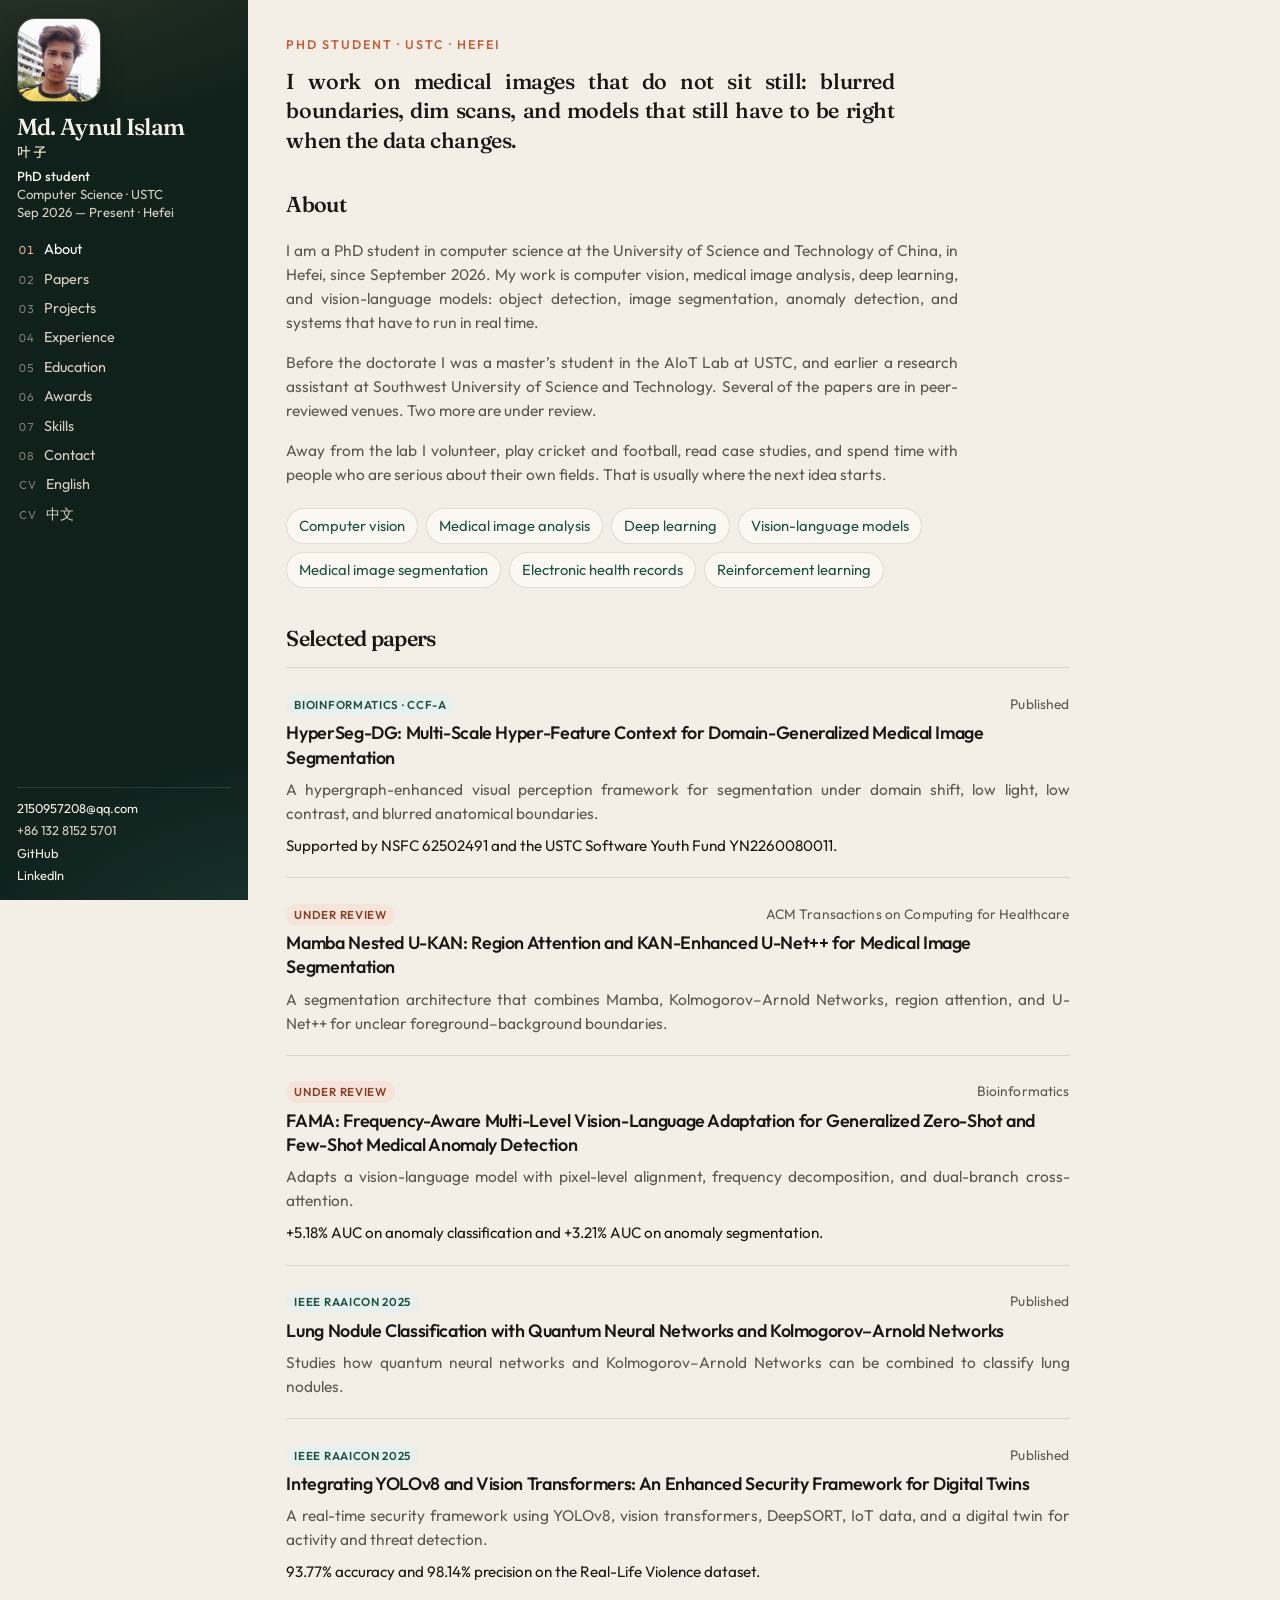
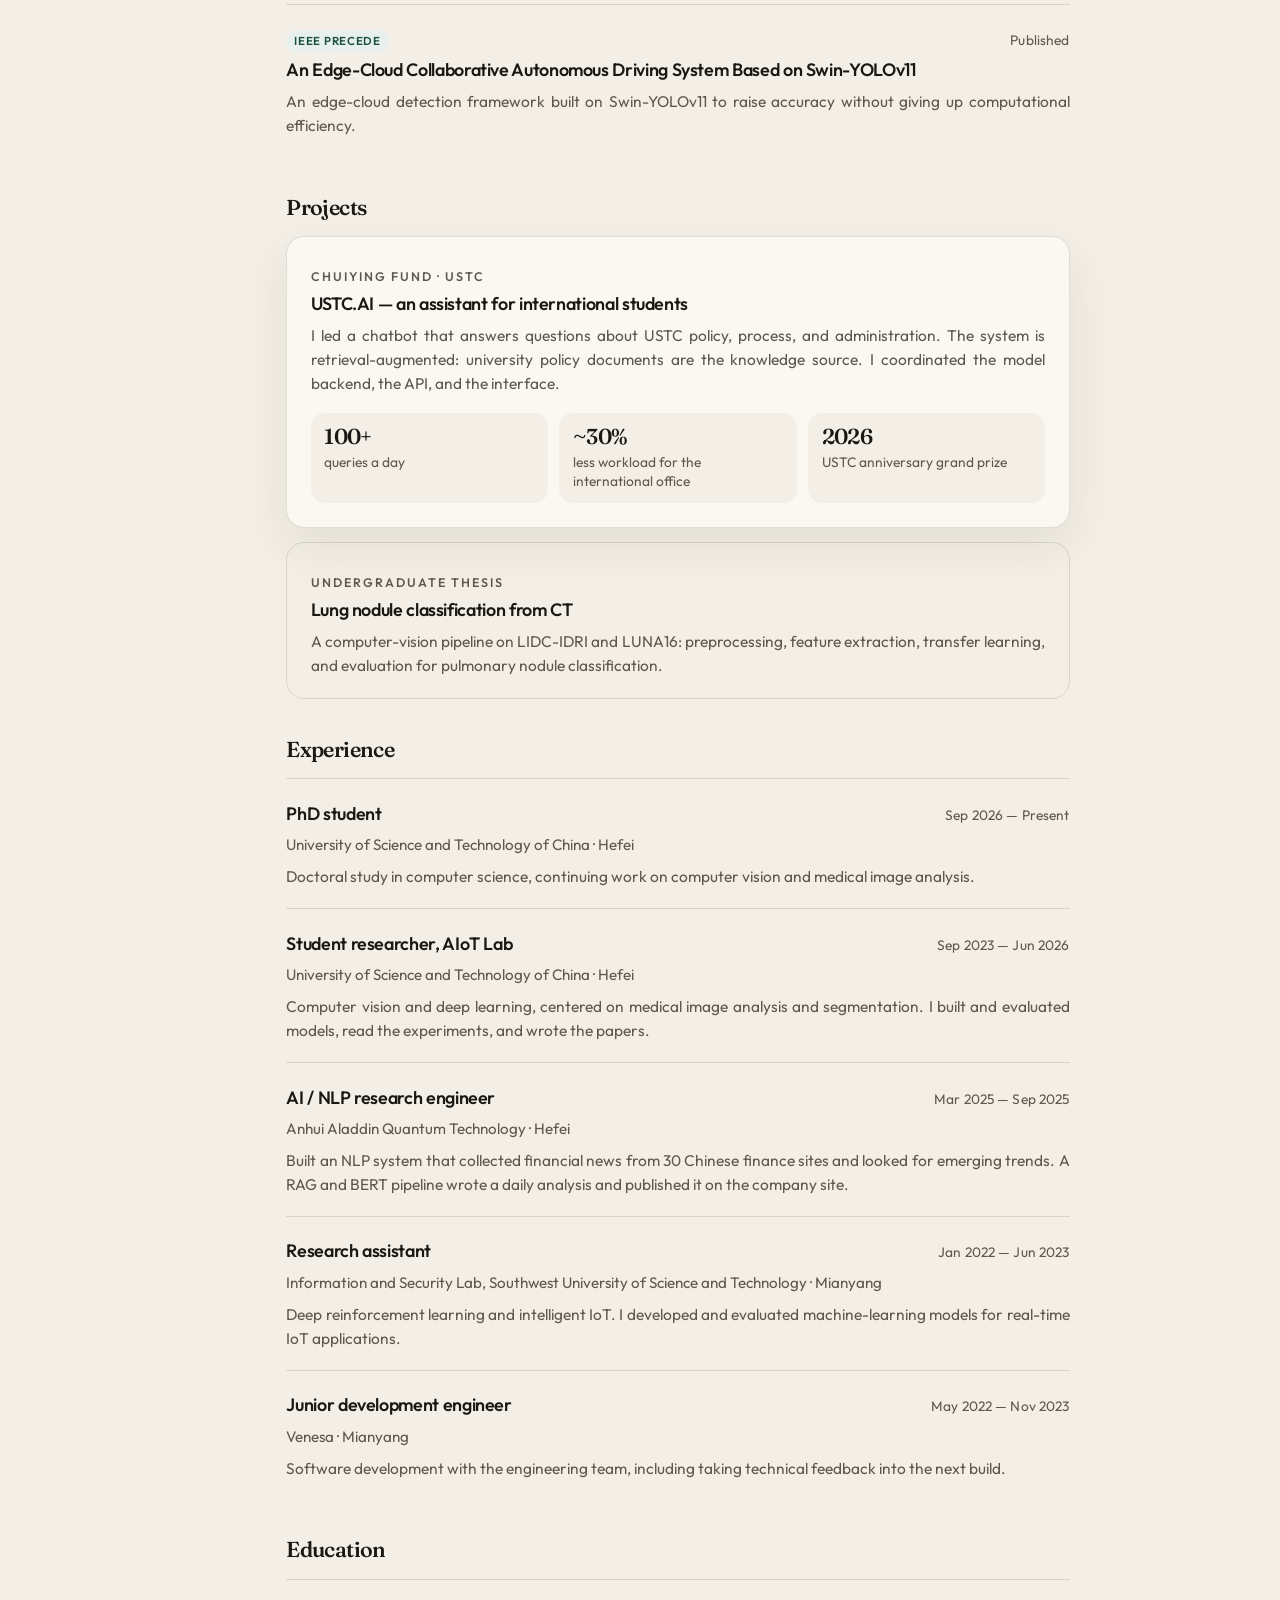
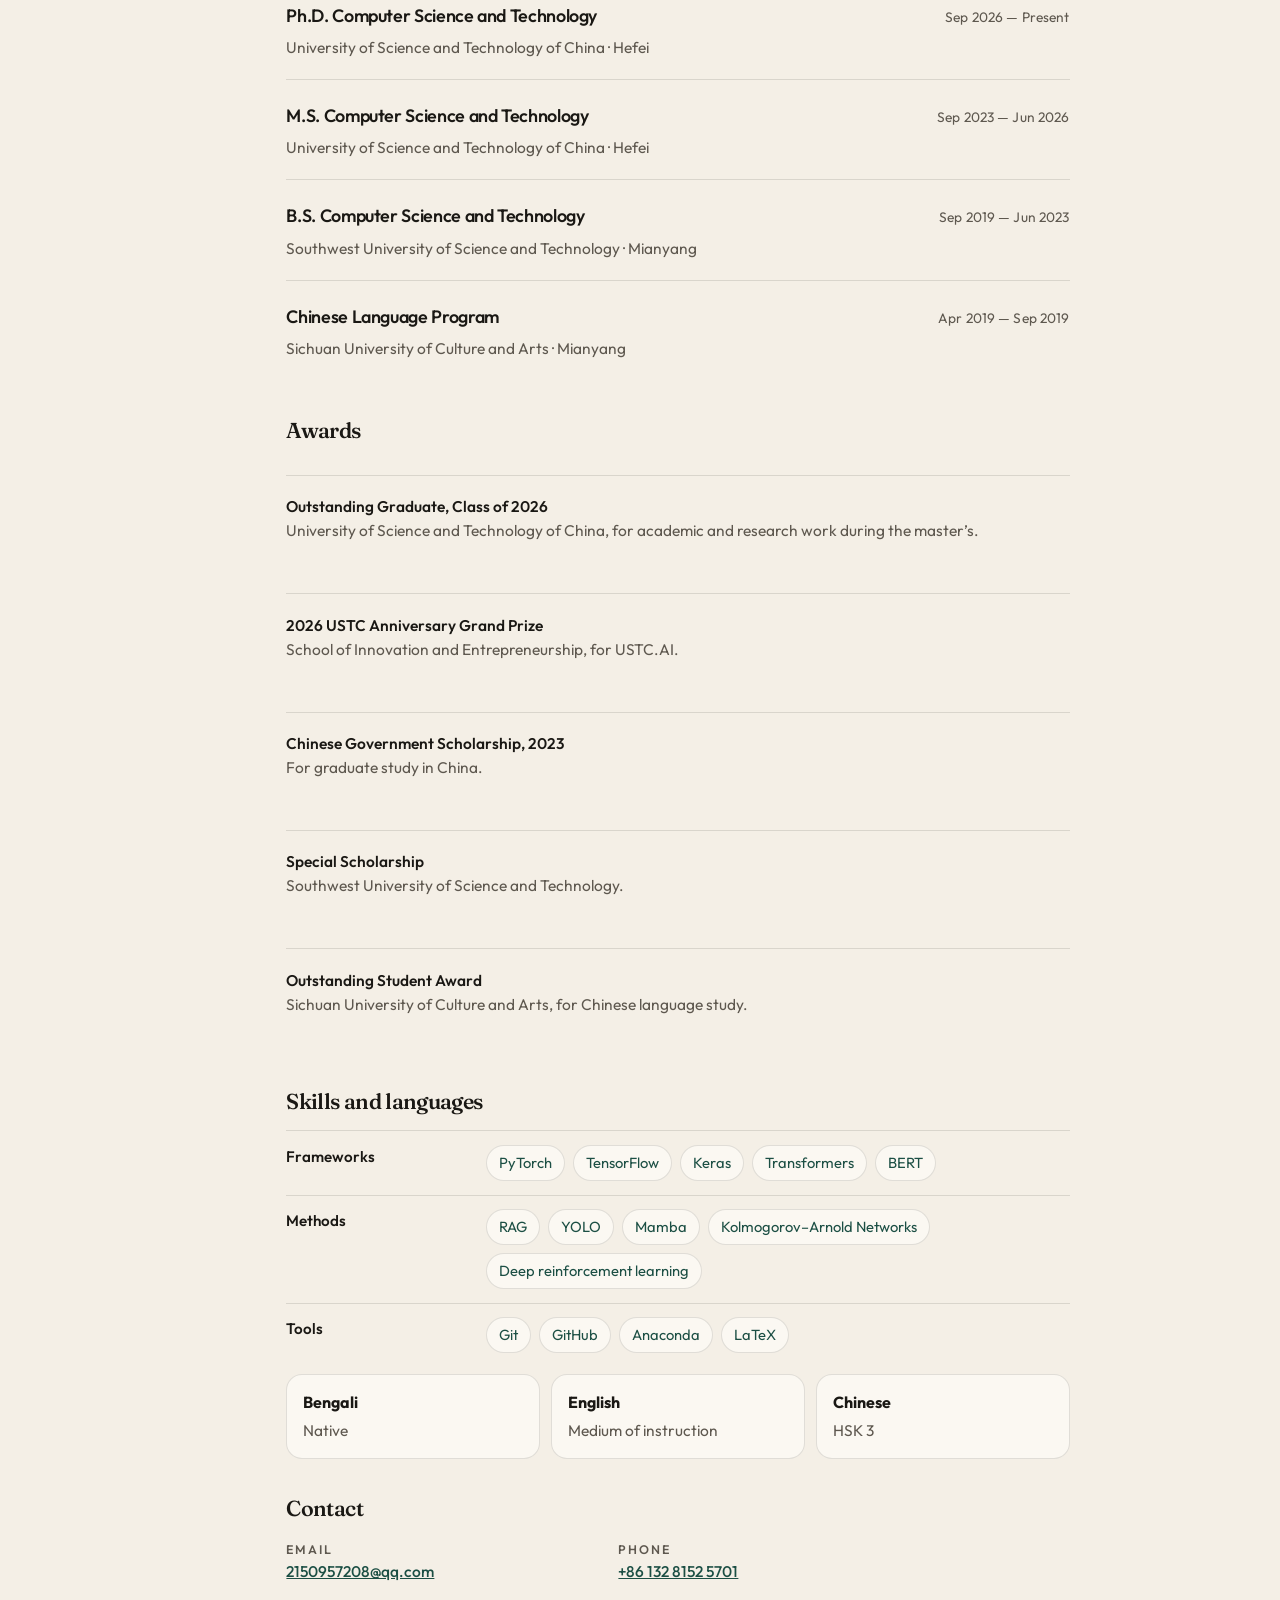
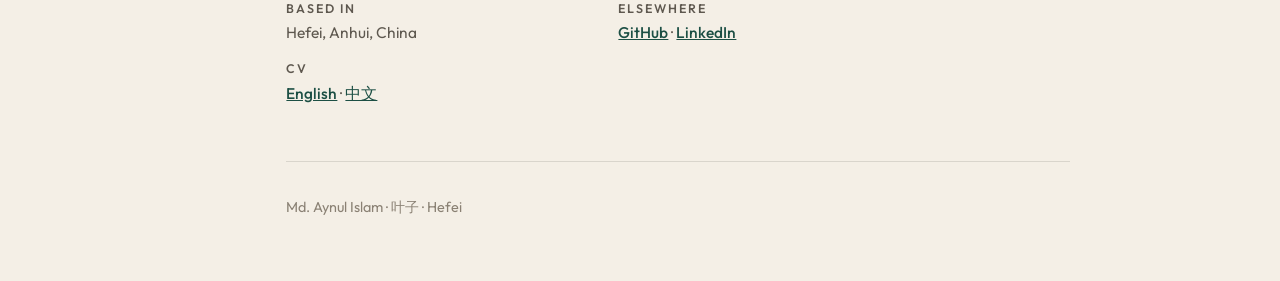
==== commit 80130a31: "Update role description in index.html" ====
--- a/index.html
+++ b/index.html
@@ -22,7 +22,7 @@
       <div class="identity">
         <h1>Md. Aynul Islam</h1>
         <p class="han">叶子</p>
-        <p class="role"><strong>PhD student, computer science</strong>University of Science and Technology of China<br>Since Sep 2026 · Hefei</p>
+        <p class="role"><strong>PhD student</strong>Computer Science · USTC<br>Sep 2026 — Present · Hefei</p>
       </div>
       <button class="menu" type="button" aria-expanded="false" aria-controls="sitenav">Menu</button>
       <nav id="sitenav">
--- a/assets/css/site.css
+++ b/assets/css/site.css
@@ -0,0 +1,701 @@
+:root {
+  --ink: #1a1814;
+  --ink-soft: #5e584f;
+  --muted: #8a8174;
+  --paper: #f4efe6;
+  --paper-2: #fbf8f2;
+  --line: rgba(26, 24, 20, 0.12);
+  --green: #1c4f44;
+  --green-deep: #10211c;
+  --green-mid: #1e3a33;
+  --cream: #f6f1e7;
+  --cream-dim: #d9d0c2;
+  --clay: #c65b38;
+  --clay-soft: #f4e4da;
+  --gold: #8d6b32;
+  --shadow: 0 18px 50px rgba(16, 33, 28, 0.08);
+  --serif: "Fraunces", "Iowan Old Style", Palatino, serif;
+  --sans: "Outfit", "Avenir Next", "Segoe UI", sans-serif;
+  --cjk: "Noto Sans SC", "PingFang SC", "Microsoft YaHei", sans-serif;
+  --side: 248px;
+  --radius: 18px;
+}
+
+* { box-sizing: border-box; }
+
+html { scroll-behavior: smooth; }
+
+:focus-visible {
+  outline: 2px solid var(--clay);
+  outline-offset: 3px;
+}
+
+body {
+  margin: 0;
+  color: var(--ink);
+  background: var(--paper);
+  font-family: var(--sans);
+  font-size: 15.5px;
+  line-height: 1.55;
+  font-weight: 400;
+  overflow-x: hidden;
+}
+
+img { max-width: 100%; display: block; }
+
+a { color: inherit; }
+
+::selection {
+  background: #f0d3c4;
+  color: var(--ink);
+}
+
+.skip {
+  position: absolute;
+  left: 1rem;
+  top: -4rem;
+  background: var(--ink);
+  color: white;
+  padding: 0.5rem 0.8rem;
+  z-index: 50;
+}
+
+.skip:focus { top: 1rem; }
+
+.app {
+  display: grid;
+  grid-template-columns: var(--side) minmax(0, 1fr);
+  min-height: 100vh;
+}
+
+.side {
+  position: sticky;
+  top: 0;
+  height: 100vh;
+  padding: 1.15rem 1.05rem 0.9rem;
+  background:
+    radial-gradient(900px 420px at -20% -10%, rgba(214, 168, 96, 0.18), transparent 55%),
+    radial-gradient(700px 480px at 120% 110%, rgba(56, 122, 104, 0.28), transparent 50%),
+    var(--green-deep);
+  color: var(--cream);
+  display: flex;
+  flex-direction: column;
+  gap: 0.7rem;
+  overflow: auto;
+}
+
+.portrait-wrap {
+  flex: 0 0 84px;
+  width: 84px;
+  height: 84px;
+  min-height: 84px;
+  border-radius: 18px;
+  overflow: hidden;
+  border: 1px solid rgba(246, 241, 231, 0.22);
+  box-shadow: 0 10px 24px rgba(0, 0, 0, 0.22);
+}
+
+.portrait-wrap img {
+  width: 100%;
+  height: 100%;
+  object-fit: cover;
+  object-position: center 18%;
+}
+
+.identity h1 {
+  margin: 0;
+  font-family: var(--serif);
+  font-weight: 560;
+  font-size: 1.45rem;
+  letter-spacing: -0.03em;
+  line-height: 1.1;
+}
+
+.han {
+  margin: 0.15rem 0 0;
+  font-family: var(--cjk);
+  font-weight: 500;
+  letter-spacing: 0.14em;
+  font-size: 0.85rem;
+  color: var(--cream-dim);
+}
+
+.role {
+  margin: 0.35rem 0 0;
+  color: var(--cream-dim);
+  font-size: 0.82rem;
+  line-height: 1.35;
+}
+
+.role strong {
+  display: block;
+  color: var(--cream);
+  font-weight: 500;
+}
+
+.menu {
+  display: none;
+  border: 1px solid rgba(246, 241, 231, 0.25);
+  background: transparent;
+  color: var(--cream);
+  border-radius: 999px;
+  padding: 0.45rem 0.85rem;
+  font: inherit;
+  cursor: pointer;
+}
+
+.side nav ul {
+  list-style: none;
+  margin: 0.15rem 0 0;
+  padding: 0;
+  display: flex;
+  flex-direction: column;
+  gap: 0;
+}
+
+.side nav a {
+  text-decoration: none;
+  display: flex;
+  align-items: baseline;
+  gap: 0.55rem;
+  padding: 0.22rem 0.15rem;
+  color: var(--cream-dim);
+  font-size: 0.9rem;
+}
+
+.side nav a span {
+  font-variant-numeric: tabular-nums;
+  font-size: 0.72rem;
+  letter-spacing: 0.08em;
+  color: rgba(217, 208, 194, 0.55);
+}
+
+.side nav a.active,
+.side nav a:hover {
+  color: white;
+}
+
+.side nav a.active span { color: #f0b89a; }
+
+.side-links {
+  margin-top: auto;
+  display: flex;
+  flex-direction: column;
+  gap: 0.15rem;
+  padding-top: 0.7rem;
+  border-top: 1px solid rgba(246, 241, 231, 0.12);
+  font-size: 0.8rem;
+}
+
+.side-links a {
+  color: var(--cream);
+  text-decoration: none;
+  width: fit-content;
+}
+
+.side-links a:hover { color: #f0b89a; }
+
+.side-links .quiet {
+  color: var(--cream-dim);
+  text-decoration: none;
+}
+
+main {
+  padding: 2.2rem 2.4rem 3rem;
+  max-width: 860px;
+}
+
+.kicker {
+  margin: 0 0 0.8rem;
+  color: var(--clay);
+  font-size: 0.78rem;
+  letter-spacing: 0.16em;
+  text-transform: uppercase;
+  font-weight: 560;
+}
+
+.lede {
+  margin: 0;
+  max-width: 38rem;
+  font-family: var(--serif);
+  font-weight: 520;
+  font-size: clamp(1.35rem, 1.6vw, 1.7rem);
+  line-height: 1.35;
+  letter-spacing: -0.02em;
+  text-align: justify;
+  text-justify: inter-word;
+}
+
+.prose {
+  max-width: 42rem;
+  color: var(--ink-soft);
+}
+
+.prose p { margin: 1rem 0 0; }
+
+.prose p,
+.paper p,
+.job p,
+.project p:not(.kicker),
+.award {
+  text-align: justify;
+  text-justify: inter-ideograph;
+  hyphens: auto;
+}
+
+section {
+  padding: 2.1rem 0 0;
+  scroll-margin-top: 1rem;
+}
+
+section h2 {
+  margin: 0 0 0.75rem;
+  font-family: var(--serif);
+  font-weight: 560;
+  font-size: 1.35rem;
+  letter-spacing: -0.03em;
+}
+
+.tags {
+  display: flex;
+  flex-wrap: wrap;
+  gap: 0.5rem;
+  margin: 0;
+  padding: 0;
+  list-style: none;
+}
+
+.tags li {
+  border: 1px solid var(--line);
+  background: var(--paper-2);
+  border-radius: 999px;
+  padding: 0.35rem 0.75rem;
+  font-size: 0.92rem;
+  color: var(--green);
+}
+
+.paper-list,
+.job-list,
+.award-list {
+  display: flex;
+  flex-direction: column;
+}
+
+.paper,
+.job,
+.school,
+.award {
+  padding: 1.15rem 0 1.25rem;
+  border-top: 1px solid var(--line);
+}
+
+.paper-top,
+.job-top,
+.school {
+  display: flex;
+  justify-content: space-between;
+  gap: 1rem;
+  align-items: baseline;
+}
+
+.paper h3,
+.job h3,
+.school h3,
+.project h3 {
+  margin: 0.35rem 0 0;
+  font-size: 1.12rem;
+  font-weight: 560;
+  letter-spacing: -0.02em;
+  line-height: 1.35;
+}
+
+.paper p,
+.job p,
+.project p,
+.school p {
+  margin: 0.45rem 0 0;
+  color: var(--ink-soft);
+}
+
+.meta {
+  margin: 0;
+  color: var(--muted);
+  font-size: 0.86rem;
+  letter-spacing: 0.01em;
+  text-align: right;
+  flex: 0 0 auto;
+}
+
+.job-top h3 { margin-top: 0; }
+
+.badge {
+  display: inline-flex;
+  align-items: center;
+  border-radius: 999px;
+  padding: 0.12rem 0.5rem;
+  font-size: 0.72rem;
+  letter-spacing: 0.06em;
+  text-transform: uppercase;
+  font-weight: 580;
+  background: #e7f0ec;
+  color: var(--green);
+}
+
+.badge.review {
+  background: var(--clay-soft);
+  color: #8a3d24;
+}
+
+.result {
+  margin-top: 0.55rem !important;
+  color: var(--ink) !important;
+  font-size: 0.95rem;
+}
+
+.project {
+  background: var(--paper-2);
+  border: 1px solid var(--line);
+  border-radius: var(--radius);
+  padding: 1.4rem 1.45rem 1.3rem;
+  box-shadow: var(--shadow);
+}
+
+.project + .project { margin-top: 0.9rem; }
+
+.project.quiet-card {
+  background: transparent;
+  box-shadow: none;
+}
+
+.stats {
+  display: grid;
+  grid-template-columns: repeat(3, minmax(0, 1fr));
+  gap: 0.7rem;
+  margin: 1.1rem 0 0.2rem;
+}
+
+.stats div {
+  background: var(--paper);
+  border-radius: 14px;
+  padding: 0.8rem 0.85rem;
+}
+
+.stats strong {
+  display: block;
+  font-family: var(--serif);
+  font-size: 1.35rem;
+  font-weight: 560;
+  letter-spacing: -0.03em;
+  line-height: 1.1;
+}
+
+.stats span {
+  display: block;
+  margin-top: 0.25rem;
+  color: var(--ink-soft);
+  font-size: 0.86rem;
+  line-height: 1.35;
+}
+
+.where {
+  margin: 0.2rem 0 0;
+  color: var(--ink-soft);
+  font-size: 0.95rem;
+}
+
+.award strong { font-weight: 560; }
+
+.award span {
+  color: var(--ink-soft);
+}
+
+.skills {
+  display: grid;
+  gap: 0.85rem;
+}
+
+.skill-row {
+  display: grid;
+  grid-template-columns: 11.5rem minmax(0, 1fr);
+  gap: 1rem;
+  padding-top: 0.85rem;
+  border-top: 1px solid var(--line);
+}
+
+.skill-row h3 {
+  margin: 0;
+  font-size: 0.95rem;
+  font-weight: 560;
+}
+
+.langs {
+  display: grid;
+  grid-template-columns: repeat(3, minmax(0, 1fr));
+  gap: 0.7rem;
+}
+
+.langs article {
+  background: var(--paper-2);
+  border: 1px solid var(--line);
+  border-radius: 16px;
+  padding: 0.95rem 1rem;
+}
+
+.langs h3 {
+  margin: 0;
+  font-size: 1rem;
+}
+
+.langs p {
+  margin: 0.2rem 0 0;
+  color: var(--ink-soft);
+}
+
+.contact-grid {
+  display: grid;
+  grid-template-columns: 1fr 1fr;
+  gap: 0.8rem 1.5rem;
+  max-width: 40rem;
+}
+
+.contact-grid a {
+  color: var(--green);
+  font-weight: 500;
+}
+
+.contact-grid p {
+  margin: 0.15rem 0 0;
+  color: var(--ink-soft);
+}
+
+footer {
+  margin-top: 3.5rem;
+  padding-top: 1.2rem;
+  border-top: 1px solid var(--line);
+  color: var(--muted);
+  font-size: 0.9rem;
+}
+
+@media (max-width: 980px) {
+  .app { display: block; }
+
+  .side {
+    position: sticky;
+    top: 0;
+    height: auto;
+    z-index: 30;
+    padding: 0.85rem 1rem;
+    display: grid;
+    grid-template-columns: auto 1fr auto;
+    grid-template-areas:
+      "photo name menu"
+      "nav nav nav";
+    align-items: center;
+    gap: 0.75rem 0.9rem;
+    overflow: visible;
+  }
+
+  .portrait-wrap {
+    grid-area: photo;
+    flex: 0 0 52px;
+    width: 52px;
+    height: 52px;
+    min-height: 52px;
+    border-radius: 14px;
+  }
+
+  .identity { grid-area: name; }
+  .identity h1 { font-size: 1.25rem; }
+  .han, .role { display: none; }
+
+  .menu {
+    display: inline-flex;
+    grid-area: menu;
+    justify-self: end;
+  }
+
+  .side nav {
+    grid-area: nav;
+    display: none;
+    background: var(--green-mid);
+    border-radius: 16px;
+    padding: 0.4rem 0.7rem 0.6rem;
+  }
+
+  .side nav.open { display: block; }
+
+  .side-links { display: none; }
+
+  main { padding: 2rem 1.2rem 3.5rem; }
+
+  section { scroll-margin-top: 5.6rem; }
+
+  .paper-top,
+  .job-top,
+  .school,
+  .award {
+    flex-direction: column;
+    gap: 0.2rem;
+  }
+
+  .meta { text-align: left; white-space: normal; }
+
+  .stats,
+  .langs,
+  .contact-grid,
+  .skill-row {
+    grid-template-columns: 1fr;
+  }
+}
+
+@media (prefers-reduced-motion: reduce) {
+  html { scroll-behavior: auto; }
+}
+
+/* CV pages */
+.cv-top {
+  display: flex;
+  justify-content: space-between;
+  align-items: center;
+  gap: 1rem;
+  max-width: 820px;
+  margin: 0 auto;
+  padding: 1.1rem 1.2rem 0;
+}
+
+.cv-top a {
+  color: var(--green);
+  text-decoration: none;
+  font-weight: 500;
+}
+
+.cv-top a[aria-current="page"] {
+  color: var(--ink);
+  border-bottom: 2px solid var(--clay);
+}
+
+.cv-switch { display: flex; gap: 0.9rem; }
+
+.cv-sheet {
+  max-width: 820px;
+  margin: 1rem auto 3rem;
+  background: var(--paper-2);
+  border: 1px solid var(--line);
+  border-radius: 18px;
+  padding: 2.4rem 2.5rem 2.8rem;
+  box-shadow: var(--shadow);
+}
+
+.cv-sheet h1 {
+  margin: 0;
+  font-family: var(--serif);
+  font-weight: 560;
+  font-size: 2rem;
+  letter-spacing: -0.03em;
+  line-height: 1.15;
+}
+
+.cv-sheet .zh-name {
+  font-family: var(--cjk);
+  font-weight: 500;
+  letter-spacing: 0.08em;
+}
+
+.cv-head { text-align: center; }
+
+.cv-head p { margin: 0.45rem 0 0; }
+
+.cv-line {
+  color: var(--ink-soft);
+  font-size: 0.95rem;
+}
+
+.cv-line a { color: var(--green); }
+
+.cv-sheet section { padding-top: 1.35rem; }
+
+.cv-sheet h2 {
+  margin: 0 0 0.7rem;
+  font-family: var(--serif);
+  font-size: 1.15rem;
+  font-weight: 600;
+  letter-spacing: 0.01em;
+  border-bottom: 1px solid var(--ink);
+  padding-bottom: 0.2rem;
+}
+
+.cv-entry { margin: 0 0 0.85rem; }
+
+.cv-row {
+  display: flex;
+  justify-content: space-between;
+  gap: 1rem;
+  align-items: baseline;
+}
+
+.cv-row p { margin: 0; }
+
+.cv-row .place {
+  text-align: right;
+  color: var(--ink-soft);
+  font-style: italic;
+}
+
+.cv-entry ul,
+.cv-sheet ol {
+  margin: 0.25rem 0 0;
+  padding-left: 1.15rem;
+  color: var(--ink-soft);
+}
+
+.cv-entry li,
+.cv-sheet ol li { margin: 0.15rem 0; }
+
+.cv-sheet section > p,
+.cv-sheet li,
+.cv-sheet li p {
+  text-align: justify;
+  text-justify: inter-ideograph;
+  hyphens: auto;
+}
+
+.cv-sheet ol li { margin-bottom: 0.7rem; }
+
+.cv-sheet ol li p { margin: 0.15rem 0 0; }
+
+.cv-muted { color: var(--ink-soft); font-style: italic; }
+
+.cv-langs {
+  display: flex;
+  flex-wrap: wrap;
+  gap: 0.4rem 1.2rem;
+}
+
+body.cv-zh {
+  font-family: "Noto Sans SC", "PingFang SC", "Microsoft YaHei", sans-serif;
+}
+
+body.cv-zh h1,
+body.cv-zh h2,
+body.cv-zh h3 {
+  font-family: "Noto Serif SC", "Songti SC", serif;
+}
+
+@media (max-width: 700px) {
+  .cv-sheet { padding: 1.4rem 1.1rem 2rem; margin: 0.8rem 0.7rem 2rem; }
+  .cv-row { flex-direction: column; gap: 0; }
+  .cv-row .place { text-align: left; }
+  .cv-top { padding-left: 0.9rem; padding-right: 0.9rem; }
+}
+
+@media print {
+  body { background: white; }
+  .cv-top { display: none; }
+  .cv-sheet {
+    box-shadow: none;
+    border: 0;
+    margin: 0;
+    max-width: none;
+    padding: 0;
+  }
+}
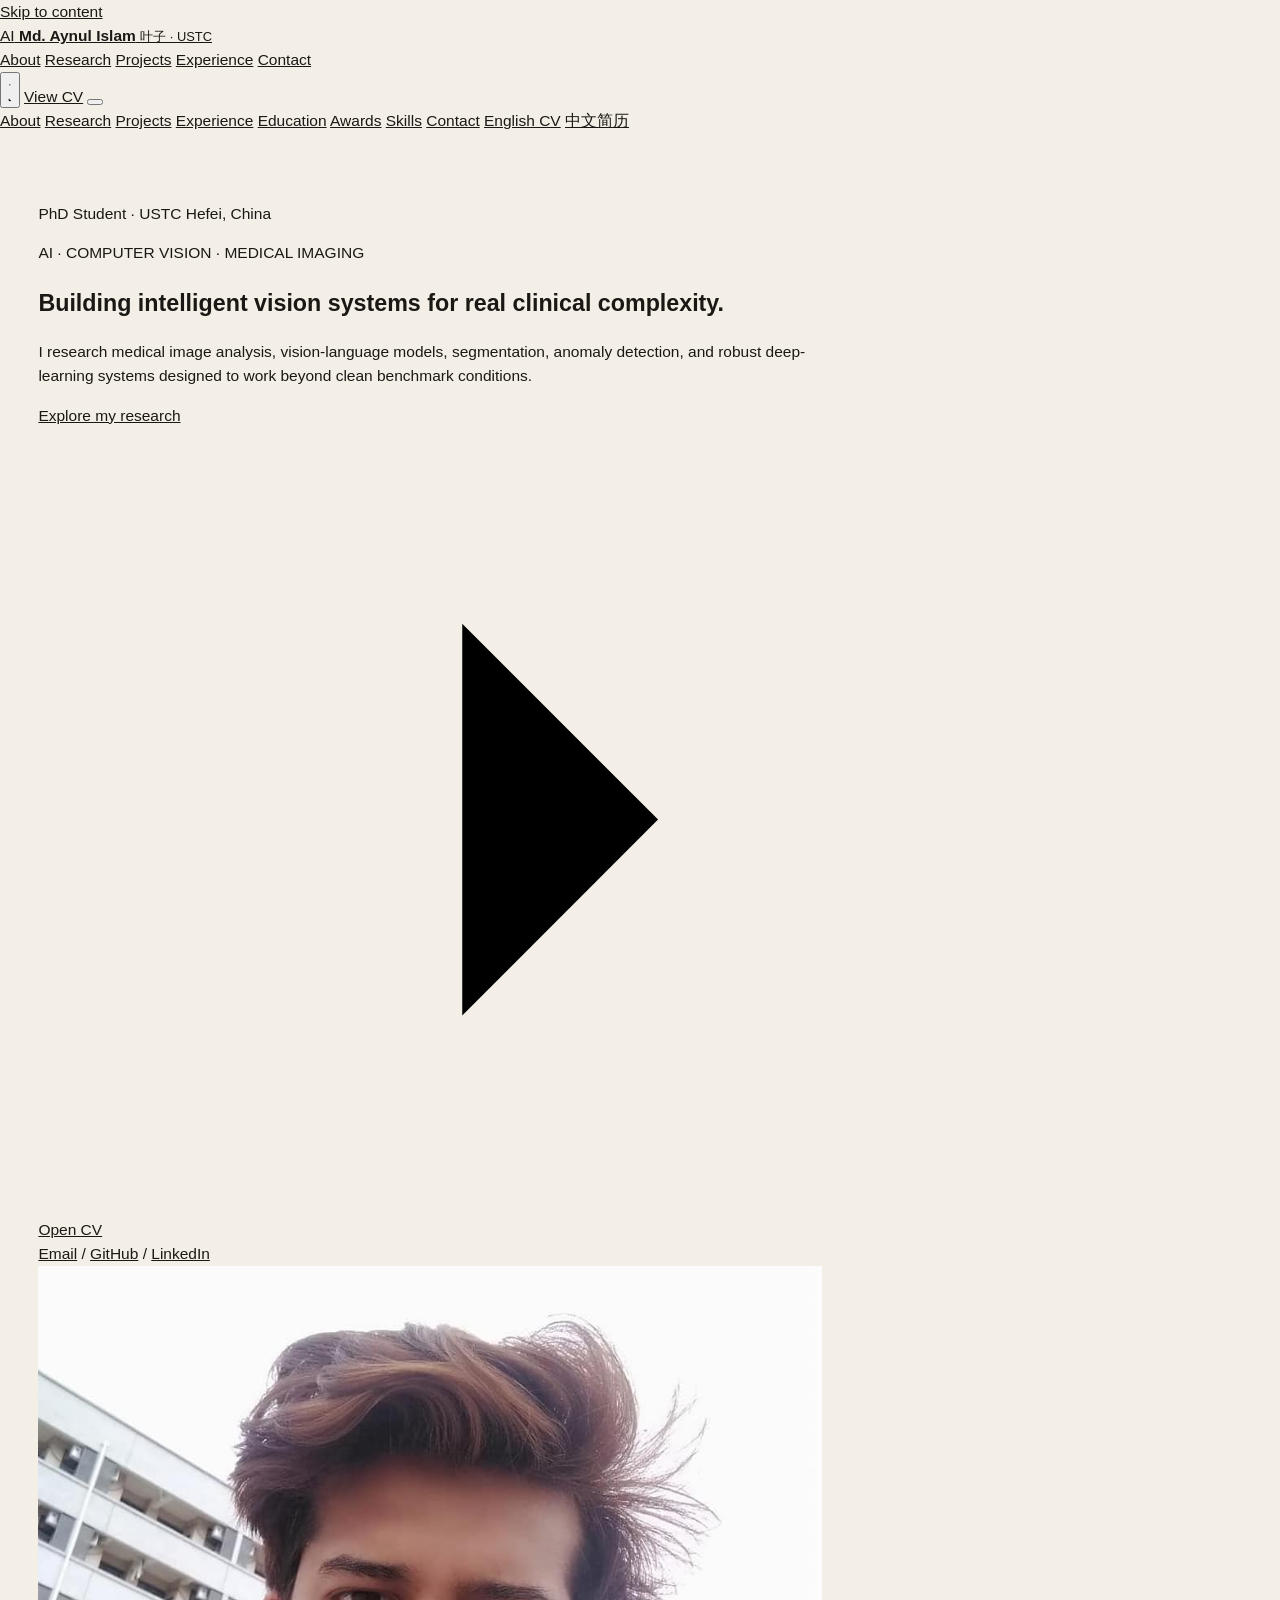
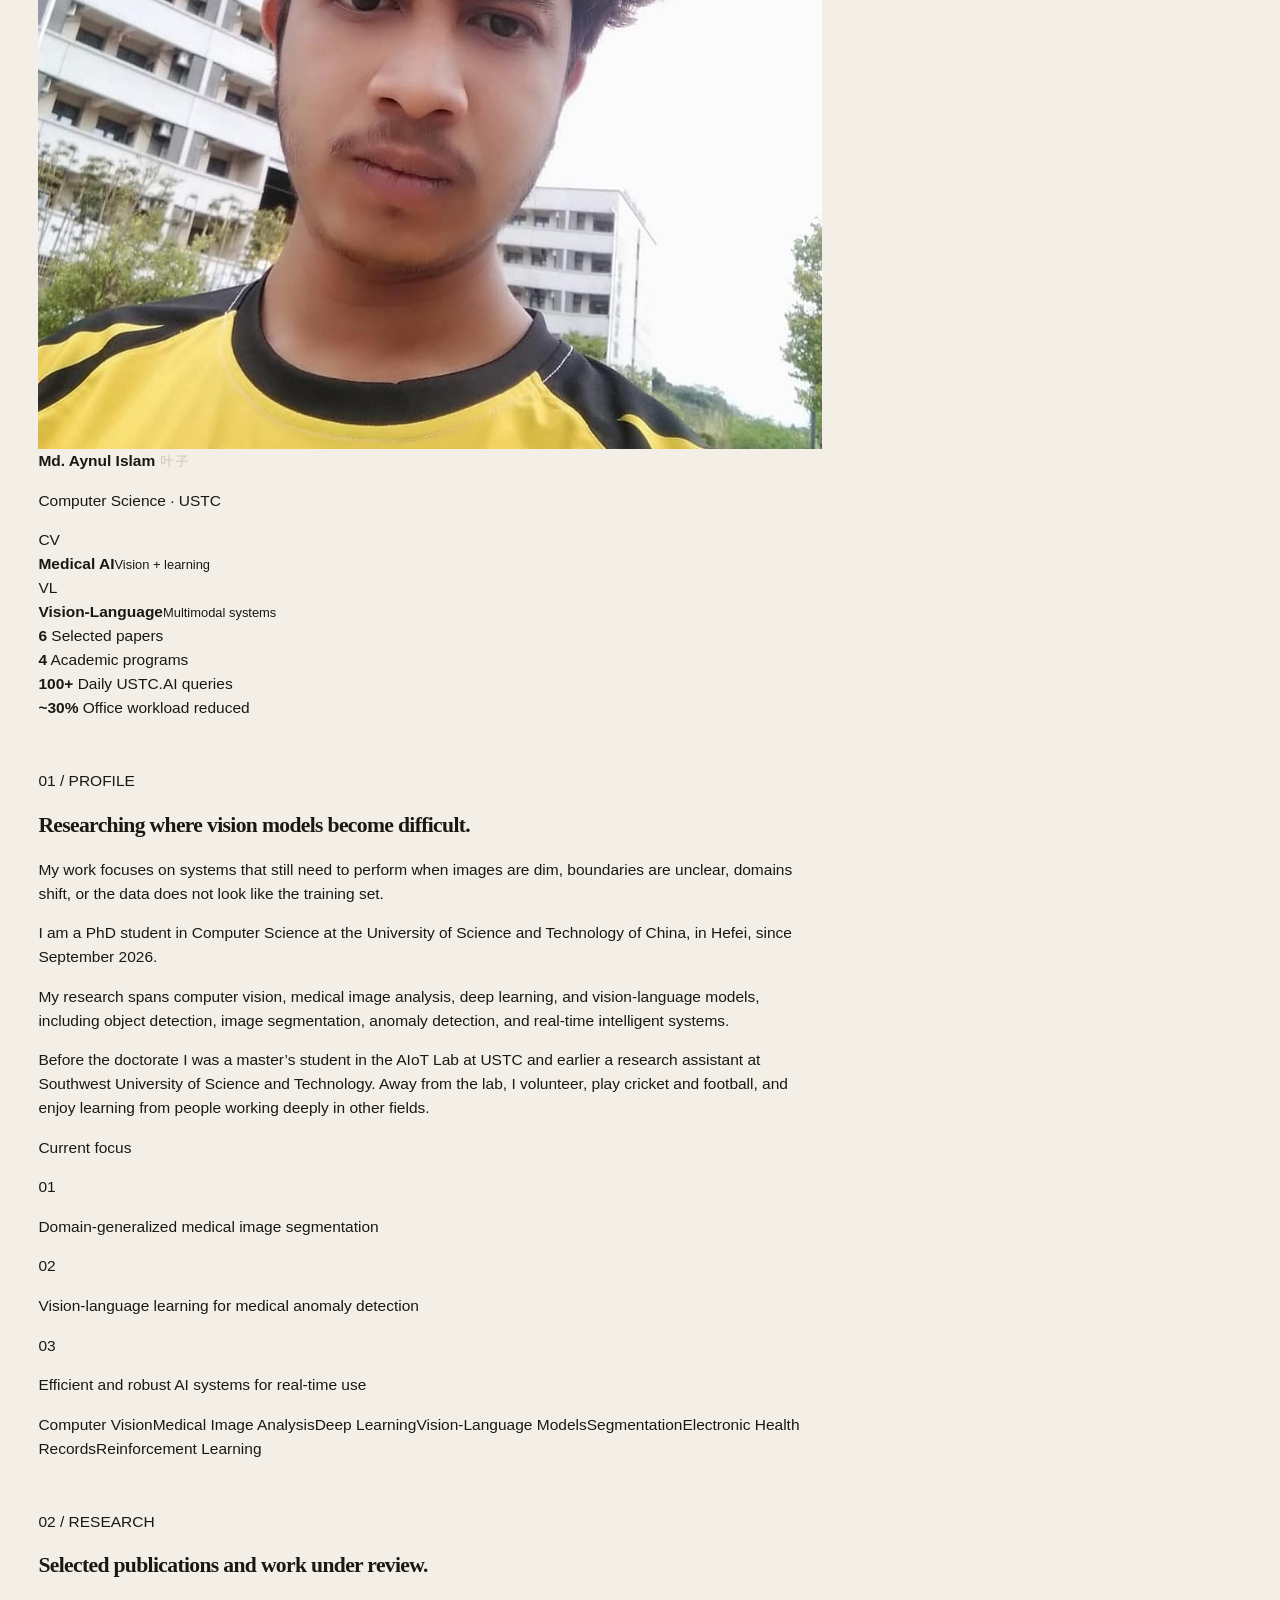
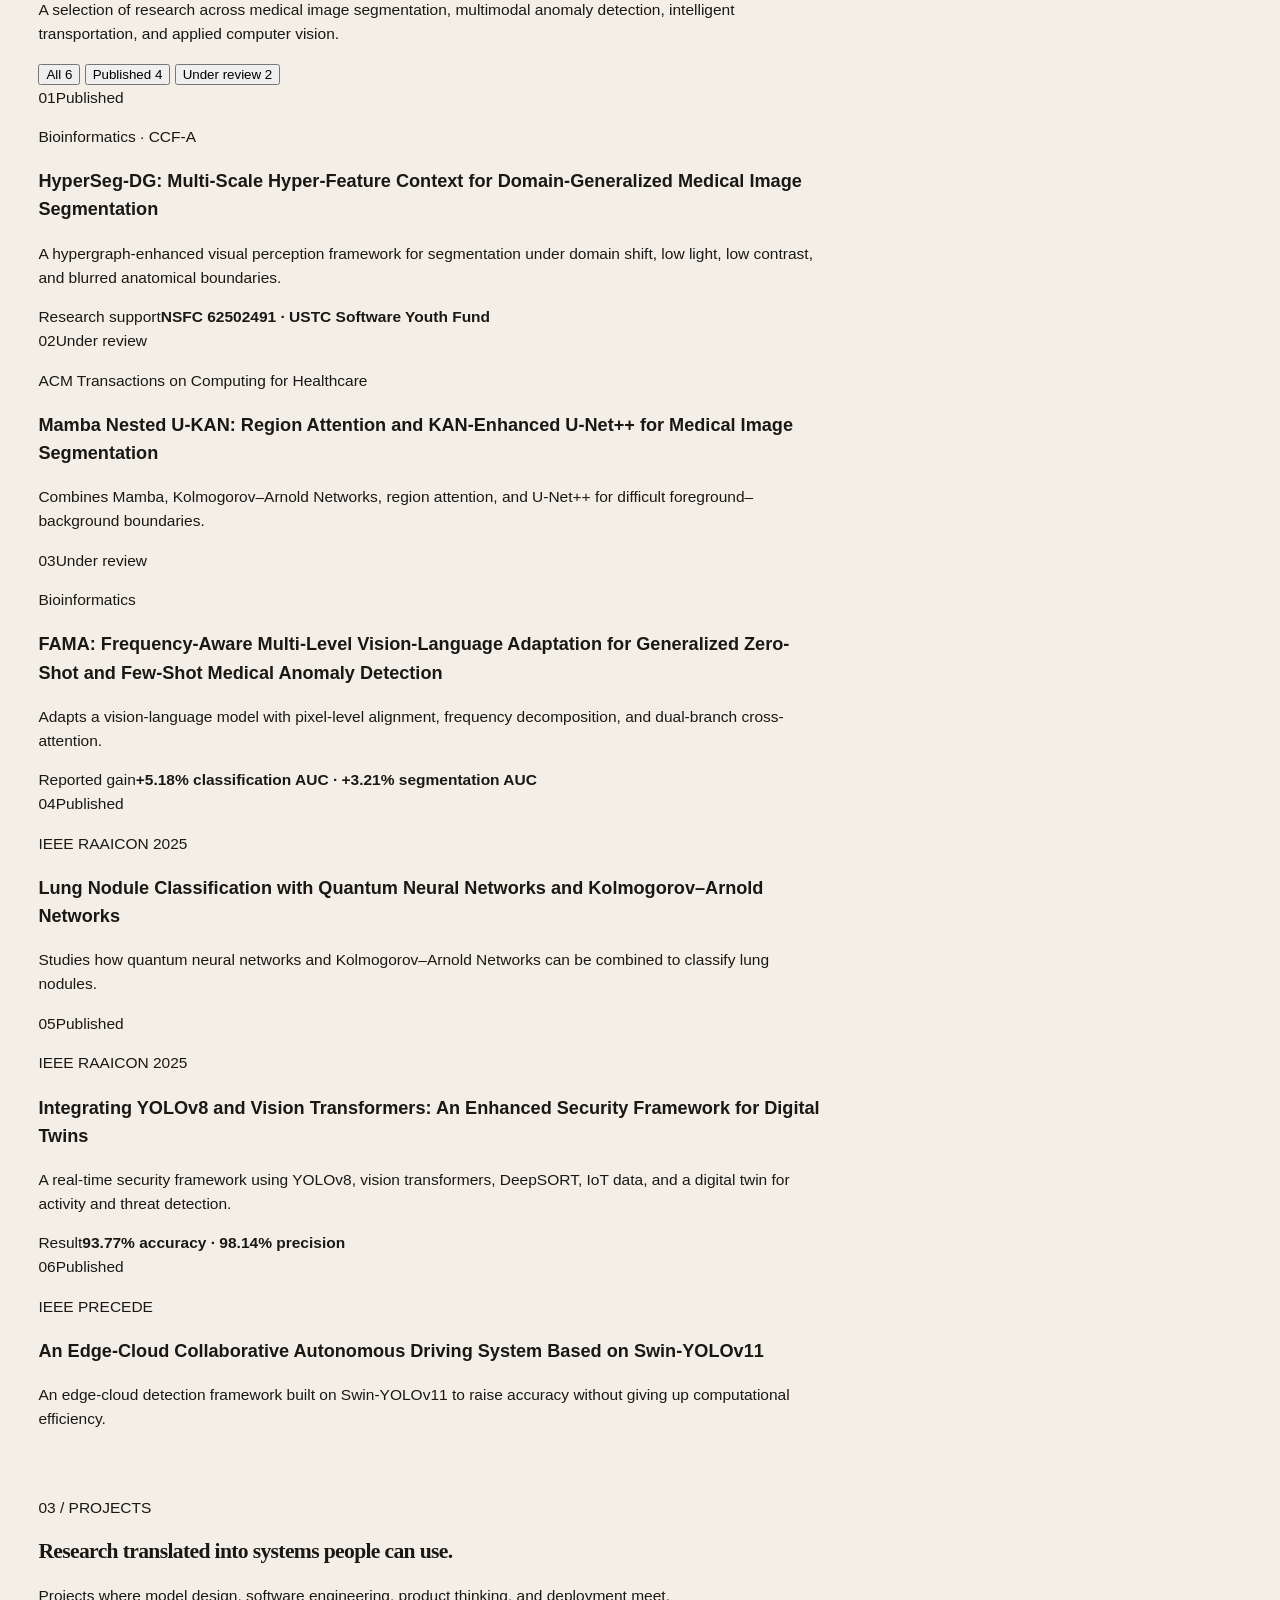
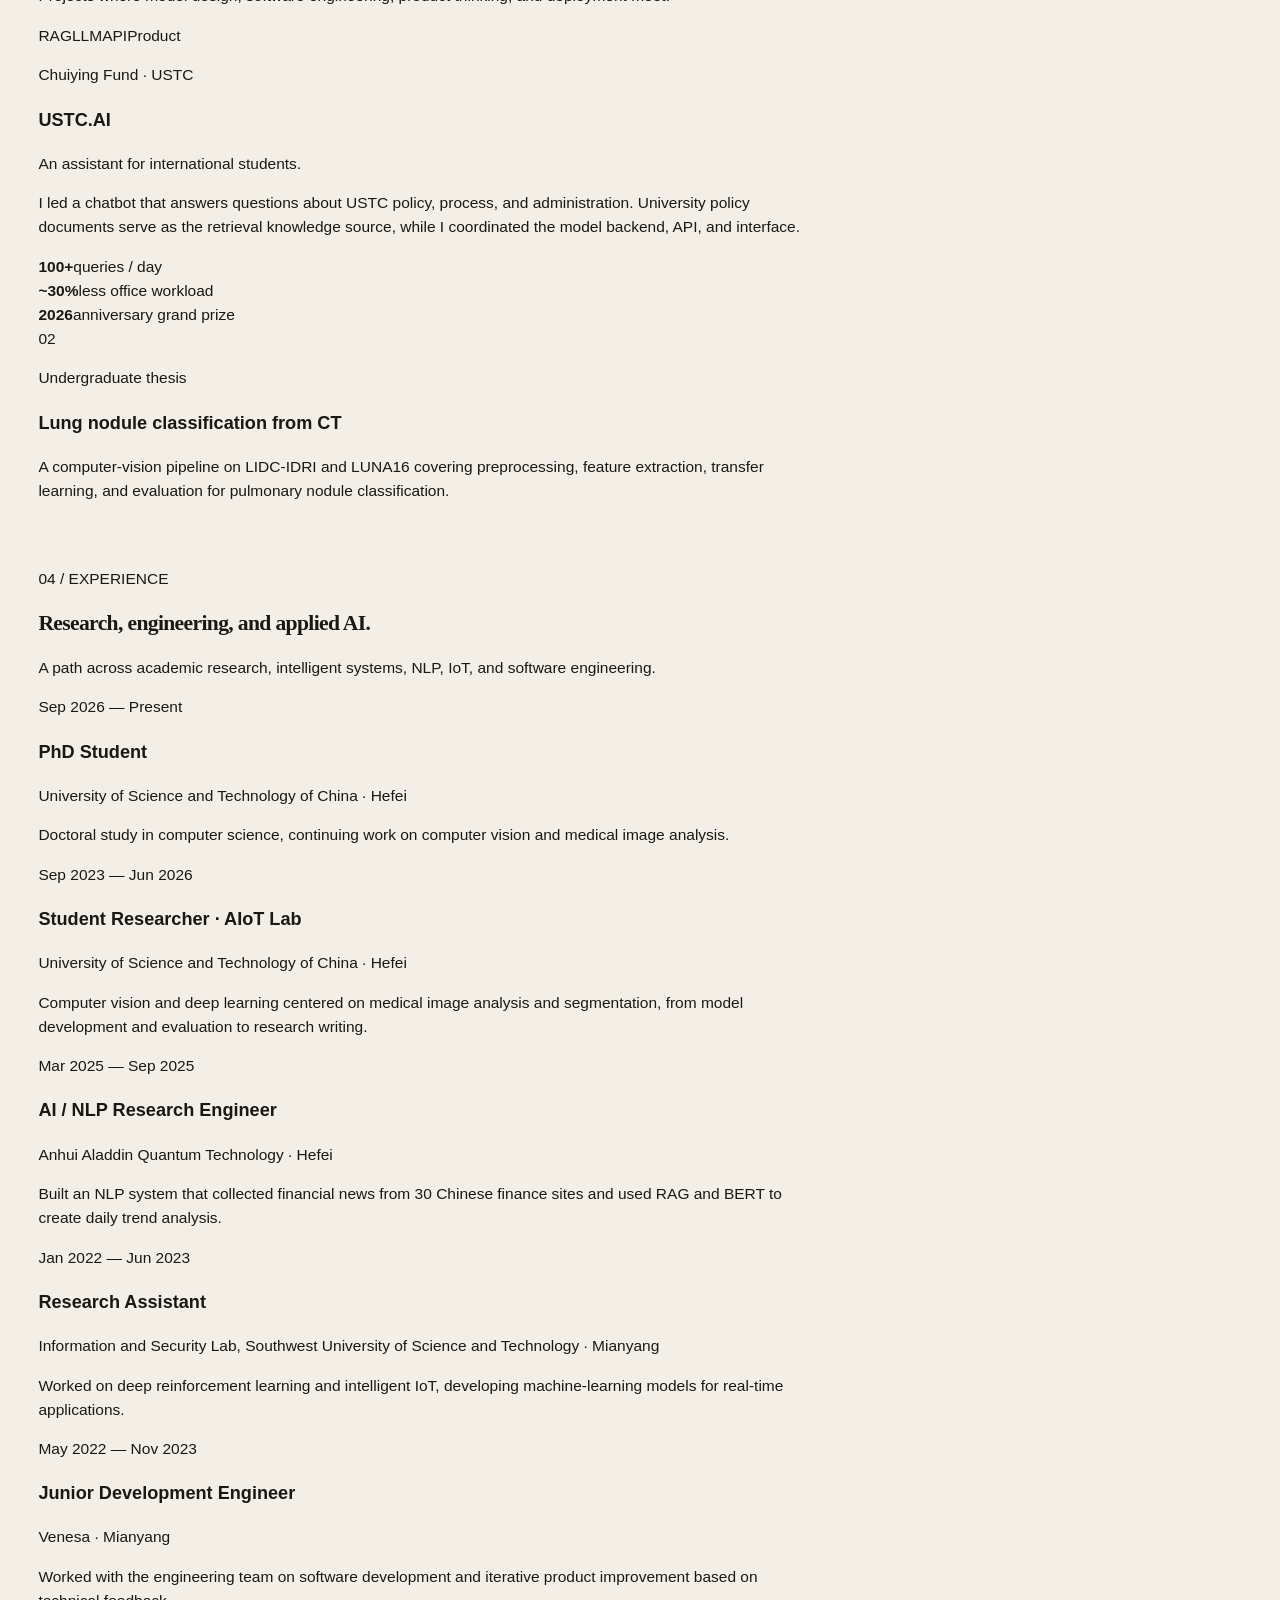
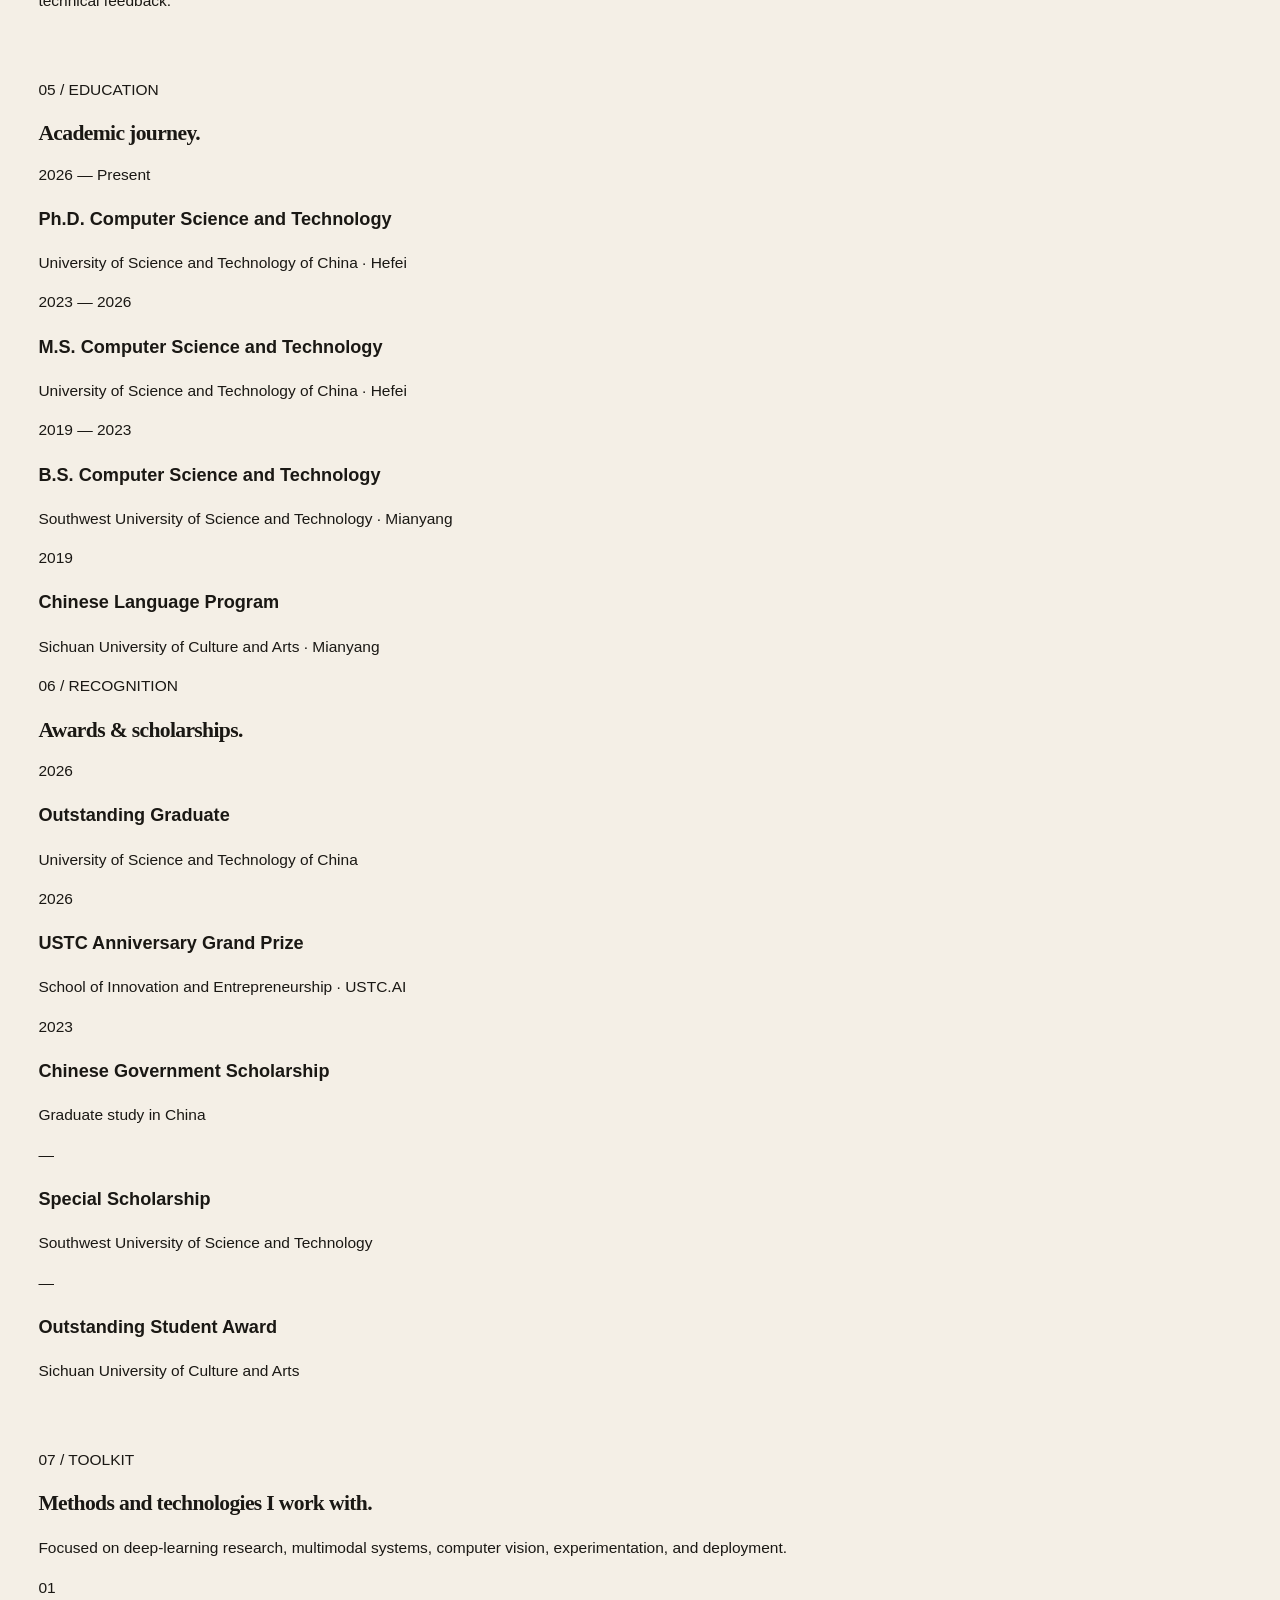
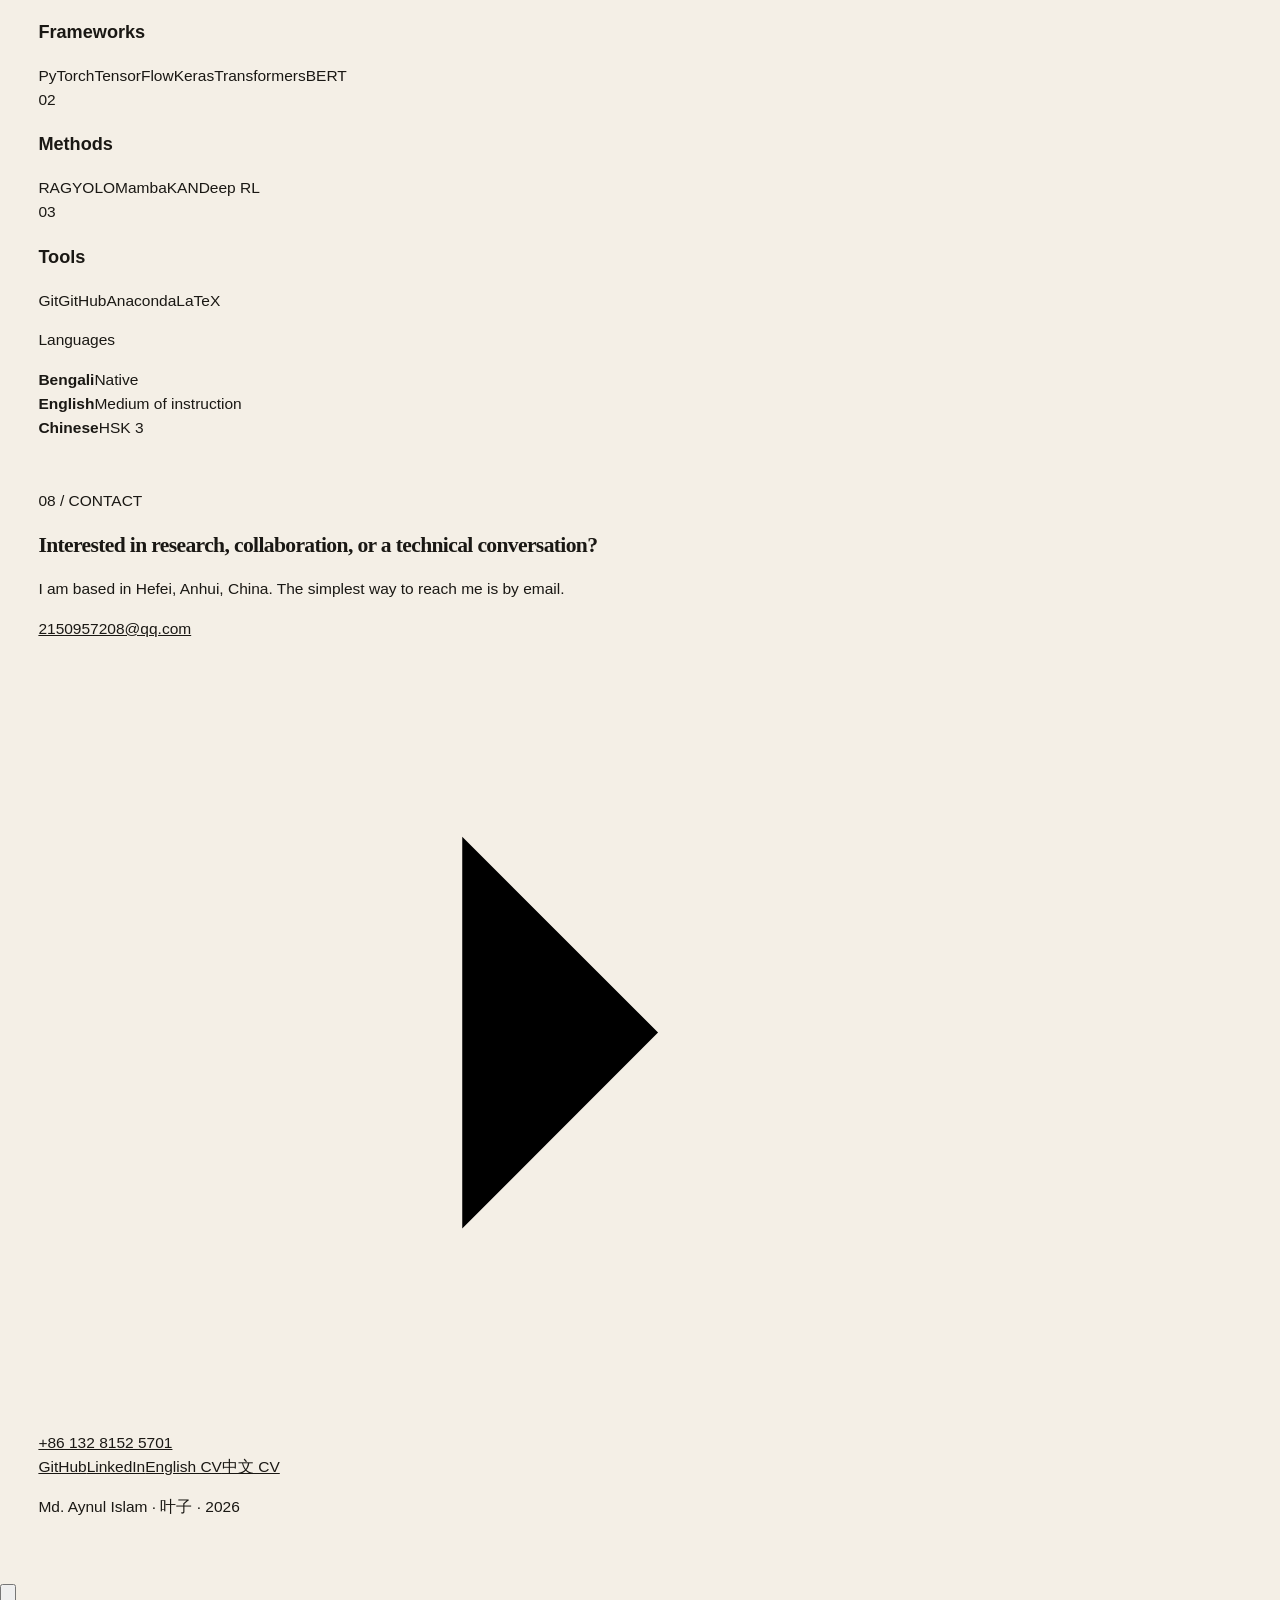
==== commit 30a2a5e0: "Update print statement from 'Hello' to 'Goodbye'" ====
--- a/index.html
+++ b/index.html
@@ -1,366 +1,387 @@
 <!DOCTYPE html>
-<html lang="en">
+<html lang="en" data-theme="light">
 <head>
   <meta charset="utf-8">
   <meta name="viewport" content="width=device-width, initial-scale=1.0">
-  <title>Md. Aynul Islam · PhD Student, USTC</title>
-  <meta name="description" content="Md. Aynul Islam (叶子) is a PhD student in computer science at USTC, working on medical image analysis, vision-language models, and deep learning.">
+  <meta name="theme-color" content="#07111f">
+  <title>Md. Aynul Islam · AI & Medical Imaging Researcher</title>
+  <meta name="description" content="Md. Aynul Islam (叶子) is a PhD student in Computer Science at USTC working on medical image analysis, vision-language models, deep learning, segmentation, and AI systems.">
   <link rel="icon" href="assets/img/favicon.png">
   <link rel="apple-touch-icon" href="assets/img/apple-touch-icon.png">
   <link rel="preconnect" href="https://fonts.googleapis.com">
   <link rel="preconnect" href="https://fonts.gstatic.com" crossorigin>
-  <link href="https://fonts.googleapis.com/css2?family=Fraunces:opsz,wght@9..144,500..640&family=Noto+Sans+SC:wght@500&family=Outfit:wght@400..600&display=swap" rel="stylesheet">
+  <link href="https://fonts.googleapis.com/css2?family=DM+Sans:wght@400;500;600;700&family=Manrope:wght@500;600;700;800&family=Noto+Sans+SC:wght@500;600&display=swap" rel="stylesheet">
   <link href="assets/css/site.css" rel="stylesheet">
 </head>
 <body>
-  <a class="skip" href="#content">Skip to content</a>
-  <div class="app">
-    <aside class="side">
-      <div class="portrait-wrap">
-        <img src="assets/img/pollob2.jpg" alt="Portrait of Md. Aynul Islam">
-      </div>
-      <div class="identity">
-        <h1>Md. Aynul Islam</h1>
-        <p class="han">叶子</p>
-        <p class="role"><strong>PhD student</strong>Computer Science · USTC<br>Sep 2026 — Present · Hefei</p>
-      </div>
-      <button class="menu" type="button" aria-expanded="false" aria-controls="sitenav">Menu</button>
-      <nav id="sitenav">
-        <ul>
-          <li><a class="active" href="#about"><span>01</span>About</a></li>
-          <li><a href="#papers"><span>02</span>Papers</a></li>
-          <li><a href="#projects"><span>03</span>Projects</a></li>
-          <li><a href="#experience"><span>04</span>Experience</a></li>
-          <li><a href="#education"><span>05</span>Education</a></li>
-          <li><a href="#awards"><span>06</span>Awards</a></li>
-          <li><a href="#skills"><span>07</span>Skills</a></li>
-          <li><a href="#contact"><span>08</span>Contact</a></li>
-          <li><a href="cv.html"><span>CV</span>English</a></li>
-          <li><a href="cv-zh.html"><span>CV</span>中文</a></li>
-        </ul>
-      </nav>
-      <div class="side-links">
-        <a href="mailto:2150957208@qq.com">2150957208@qq.com</a>
-        <a class="quiet" href="tel:+8613281525701">+86 132 8152 5701</a>
-        <a href="https://github.com/Pollob001">GitHub</a>
-        <a href="https://www.linkedin.com/in/aynul-pollob-b6877b199/">LinkedIn</a>
-      </div>
-    </aside>
-
-    <main id="content">
-      <p class="kicker">PhD student · USTC · Hefei</p>
-      <p class="lede">I work on medical images that do not sit still: blurred boundaries, dim scans, and models that still have to be right when the data changes.</p>
-
-      <section id="about">
-        <h2>About</h2>
-        <div class="prose">
-          <p>I am a PhD student in computer science at the University of Science and Technology of China, in Hefei, since September 2026. My work is computer vision, medical image analysis, deep learning, and vision-language models: object detection, image segmentation, anomaly detection, and systems that have to run in real time.</p>
-          <p>Before the doctorate I was a master’s student in the AIoT Lab at USTC, and earlier a research assistant at Southwest University of Science and Technology. Several of the papers are in peer-reviewed venues. Two more are under review.</p>
-          <p>Away from the lab I volunteer, play cricket and football, read case studies, and spend time with people who are serious about their own fields. That is usually where the next idea starts.</p>
-        </div>
-        <ul class="tags" aria-label="Research interests" style="margin-top:1.4rem">
-          <li>Computer vision</li>
-          <li>Medical image analysis</li>
-          <li>Deep learning</li>
-          <li>Vision-language models</li>
-          <li>Medical image segmentation</li>
-          <li>Electronic health records</li>
-          <li>Reinforcement learning</li>
-        </ul>
-      </section>
-
-      <section id="papers">
-        <h2>Selected papers</h2>
-        <div class="paper-list">
-          <article class="paper">
-            <div class="paper-top">
-              <span class="badge">Bioinformatics · CCF-A</span>
-              <p class="meta">Published</p>
+  <div class="scroll-progress" aria-hidden="true"><span></span></div>
+  <a class="skip-link" href="#content">Skip to content</a>
+
+  <header class="topbar" id="top">
+    <a class="brand" href="#top" aria-label="Md. Aynul Islam home">
+      <span class="brand-mark">AI</span>
+      <span class="brand-copy">
+        <strong>Md. Aynul Islam</strong>
+        <small>叶子 · USTC</small>
+      </span>
+    </a>
+
+    <nav class="desktop-nav" aria-label="Primary navigation">
+      <a href="#about">About</a>
+      <a href="#papers">Research</a>
+      <a href="#projects">Projects</a>
+      <a href="#experience">Experience</a>
+      <a href="#contact">Contact</a>
+    </nav>
+
+    <div class="top-actions">
+      <button class="icon-button theme-toggle" type="button" aria-label="Switch color theme" title="Switch theme">
+        <svg class="sun-icon" viewBox="0 0 24 24" aria-hidden="true"><path d="M12 4V2m0 20v-2m8-8h2M2 12h2m13.66-5.66 1.42-1.42M4.92 19.08l1.42-1.42m0-11.32L4.92 4.92m14.16 14.16-1.42-1.42M16 12a4 4 0 1 1-8 0 4 4 0 0 1 8 0Z"/></svg>
+        <svg class="moon-icon" viewBox="0 0 24 24" aria-hidden="true"><path d="M20.5 14.2A8.6 8.6 0 0 1 9.8 3.5 8.7 8.7 0 1 0 20.5 14.2Z"/></svg>
+      </button>
+      <a class="button button-small button-ghost desktop-cv" href="cv.html">View CV</a>
+      <button class="mobile-menu-button" type="button" aria-expanded="false" aria-controls="mobile-nav" aria-label="Open navigation menu">
+        <span></span><span></span>
+      </button>
+    </div>
+
+    <nav class="mobile-nav" id="mobile-nav" aria-label="Mobile navigation">
+      <a href="#about">About</a>
+      <a href="#papers">Research</a>
+      <a href="#projects">Projects</a>
+      <a href="#experience">Experience</a>
+      <a href="#education">Education</a>
+      <a href="#awards">Awards</a>
+      <a href="#skills">Skills</a>
+      <a href="#contact">Contact</a>
+      <a href="cv.html">English CV</a>
+      <a href="cv-zh.html">中文简历</a>
+    </nav>
+  </header>
+
+  <main id="content">
+    <section class="hero section-shell" aria-labelledby="hero-title">
+      <div class="hero-glow hero-glow-one" aria-hidden="true"></div>
+      <div class="hero-glow hero-glow-two" aria-hidden="true"></div>
+
+      <div class="hero-copy reveal">
+        <div class="eyebrow-row">
+          <span class="status-pill"><span class="status-dot"></span> PhD Student · USTC</span>
+          <span class="location-pill">Hefei, China</span>
+        </div>
+
+        <p class="hero-kicker">AI · COMPUTER VISION · MEDICAL IMAGING</p>
+        <h1 id="hero-title">Building intelligent vision systems for <span>real clinical complexity.</span></h1>
+        <p class="hero-lede">I research medical image analysis, vision-language models, segmentation, anomaly detection, and robust deep-learning systems designed to work beyond clean benchmark conditions.</p>
+
+        <div class="hero-actions">
+          <a class="button button-primary" href="#papers">Explore my research
+            <svg viewBox="0 0 24 24" aria-hidden="true"><path d="M5 12h14M13 6l6 6-6 6"/></svg>
+          </a>
+          <a class="button button-secondary" href="cv.html">Open CV</a>
+        </div>
+
+        <div class="social-row" aria-label="Social links">
+          <a href="mailto:2150957208@qq.com">Email</a>
+          <span aria-hidden="true">/</span>
+          <a href="https://github.com/Pollob001" target="_blank" rel="noreferrer">GitHub</a>
+          <span aria-hidden="true">/</span>
+          <a href="https://www.linkedin.com/in/aynul-pollob-b6877b199/" target="_blank" rel="noreferrer">LinkedIn</a>
+        </div>
+      </div>
+
+      <div class="hero-visual reveal" data-delay="100">
+        <div class="portrait-card">
+          <div class="portrait-frame">
+            <img src="assets/img/pollob2.jpg" alt="Portrait of Md. Aynul Islam">
+            <div class="portrait-shine" aria-hidden="true"></div>
+          </div>
+          <div class="portrait-caption">
+            <div>
+              <strong>Md. Aynul Islam</strong>
+              <span class="han">叶子</span>
             </div>
+            <p>Computer Science · USTC</p>
+          </div>
+        </div>
+
+        <div class="floating-card floating-card-a" aria-hidden="true">
+          <span class="floating-icon">CV</span>
+          <div><strong>Medical AI</strong><small>Vision + learning</small></div>
+        </div>
+        <div class="floating-card floating-card-b" aria-hidden="true">
+          <span class="floating-icon">VL</span>
+          <div><strong>Vision-Language</strong><small>Multimodal systems</small></div>
+        </div>
+      </div>
+
+      <div class="hero-metrics reveal" data-delay="180">
+        <article>
+          <strong class="counter" data-target="6">6</strong>
+          <span>Selected papers</span>
+        </article>
+        <article>
+          <strong class="counter" data-target="4">4</strong>
+          <span>Academic programs</span>
+        </article>
+        <article>
+          <strong class="counter" data-target="100" data-suffix="+">100+</strong>
+          <span>Daily USTC.AI queries</span>
+        </article>
+        <article>
+          <strong class="counter" data-target="30" data-prefix="~" data-suffix="%">~30%</strong>
+          <span>Office workload reduced</span>
+        </article>
+      </div>
+    </section>
+
+    <section class="content-section section-shell" id="about">
+      <div class="section-heading reveal">
+        <p class="section-index">01 / PROFILE</p>
+        <div>
+          <h2>Researching where vision models become difficult.</h2>
+          <p>My work focuses on systems that still need to perform when images are dim, boundaries are unclear, domains shift, or the data does not look like the training set.</p>
+        </div>
+      </div>
+
+      <div class="about-grid">
+        <article class="about-story glass-card reveal">
+          <p class="lead-paragraph">I am a PhD student in Computer Science at the University of Science and Technology of China, in Hefei, since September 2026.</p>
+          <p>My research spans computer vision, medical image analysis, deep learning, and vision-language models, including object detection, image segmentation, anomaly detection, and real-time intelligent systems.</p>
+          <p>Before the doctorate I was a master’s student in the AIoT Lab at USTC and earlier a research assistant at Southwest University of Science and Technology. Away from the lab, I volunteer, play cricket and football, and enjoy learning from people working deeply in other fields.</p>
+        </article>
+
+        <aside class="focus-panel reveal" data-delay="80">
+          <p class="mini-label">Current focus</p>
+          <div class="focus-list">
+            <div><span>01</span><p>Domain-generalized medical image segmentation</p></div>
+            <div><span>02</span><p>Vision-language learning for medical anomaly detection</p></div>
+            <div><span>03</span><p>Efficient and robust AI systems for real-time use</p></div>
+          </div>
+        </aside>
+      </div>
+
+      <div class="topic-cloud reveal" aria-label="Research interests">
+        <span>Computer Vision</span><span>Medical Image Analysis</span><span>Deep Learning</span><span>Vision-Language Models</span><span>Segmentation</span><span>Electronic Health Records</span><span>Reinforcement Learning</span>
+      </div>
+    </section>
+
+    <section class="content-section research-section" id="papers">
+      <div class="section-shell">
+        <div class="section-heading section-heading-light reveal">
+          <p class="section-index">02 / RESEARCH</p>
+          <div>
+            <h2>Selected publications and work under review.</h2>
+            <p>A selection of research across medical image segmentation, multimodal anomaly detection, intelligent transportation, and applied computer vision.</p>
+          </div>
+        </div>
+
+        <div class="filter-bar reveal" role="group" aria-label="Filter publications">
+          <button class="filter-button active" type="button" data-filter="all">All <span>6</span></button>
+          <button class="filter-button" type="button" data-filter="published">Published <span>4</span></button>
+          <button class="filter-button" type="button" data-filter="review">Under review <span>2</span></button>
+        </div>
+
+        <div class="paper-grid">
+          <article class="paper-card featured reveal" data-status="published">
+            <div class="paper-card-top"><span class="paper-number">01</span><span class="paper-status published">Published</span></div>
+            <p class="venue">Bioinformatics · CCF-A</p>
             <h3>HyperSeg-DG: Multi-Scale Hyper-Feature Context for Domain-Generalized Medical Image Segmentation</h3>
             <p>A hypergraph-enhanced visual perception framework for segmentation under domain shift, low light, low contrast, and blurred anatomical boundaries.</p>
-            <p class="result">Supported by NSFC 62502491 and the USTC Software Youth Fund YN2260080011.</p>
-          </article>
-
-          <article class="paper">
-            <div class="paper-top">
-              <span class="badge review">Under review</span>
-              <p class="meta">ACM Transactions on Computing for Healthcare</p>
-            </div>
+            <div class="paper-highlight"><span>Research support</span><strong>NSFC 62502491 · USTC Software Youth Fund</strong></div>
+          </article>
+
+          <article class="paper-card reveal" data-status="review" data-delay="40">
+            <div class="paper-card-top"><span class="paper-number">02</span><span class="paper-status review">Under review</span></div>
+            <p class="venue">ACM Transactions on Computing for Healthcare</p>
             <h3>Mamba Nested U-KAN: Region Attention and KAN-Enhanced U-Net++ for Medical Image Segmentation</h3>
-            <p>A segmentation architecture that combines Mamba, Kolmogorov–Arnold Networks, region attention, and U-Net++ for unclear foreground–background boundaries.</p>
-          </article>
-
-          <article class="paper">
-            <div class="paper-top">
-              <span class="badge review">Under review</span>
-              <p class="meta">Bioinformatics</p>
-            </div>
+            <p>Combines Mamba, Kolmogorov–Arnold Networks, region attention, and U-Net++ for difficult foreground–background boundaries.</p>
+          </article>
+
+          <article class="paper-card reveal" data-status="review" data-delay="80">
+            <div class="paper-card-top"><span class="paper-number">03</span><span class="paper-status review">Under review</span></div>
+            <p class="venue">Bioinformatics</p>
             <h3>FAMA: Frequency-Aware Multi-Level Vision-Language Adaptation for Generalized Zero-Shot and Few-Shot Medical Anomaly Detection</h3>
             <p>Adapts a vision-language model with pixel-level alignment, frequency decomposition, and dual-branch cross-attention.</p>
-            <p class="result">+5.18% AUC on anomaly classification and +3.21% AUC on anomaly segmentation.</p>
-          </article>
-
-          <article class="paper">
-            <div class="paper-top">
-              <span class="badge">IEEE RAAICON 2025</span>
-              <p class="meta">Published</p>
-            </div>
+            <div class="paper-highlight"><span>Reported gain</span><strong>+5.18% classification AUC · +3.21% segmentation AUC</strong></div>
+          </article>
+
+          <article class="paper-card reveal" data-status="published">
+            <div class="paper-card-top"><span class="paper-number">04</span><span class="paper-status published">Published</span></div>
+            <p class="venue">IEEE RAAICON 2025</p>
             <h3>Lung Nodule Classification with Quantum Neural Networks and Kolmogorov–Arnold Networks</h3>
             <p>Studies how quantum neural networks and Kolmogorov–Arnold Networks can be combined to classify lung nodules.</p>
           </article>
 
-          <article class="paper">
-            <div class="paper-top">
-              <span class="badge">IEEE RAAICON 2025</span>
-              <p class="meta">Published</p>
-            </div>
+          <article class="paper-card reveal" data-status="published" data-delay="40">
+            <div class="paper-card-top"><span class="paper-number">05</span><span class="paper-status published">Published</span></div>
+            <p class="venue">IEEE RAAICON 2025</p>
             <h3>Integrating YOLOv8 and Vision Transformers: An Enhanced Security Framework for Digital Twins</h3>
             <p>A real-time security framework using YOLOv8, vision transformers, DeepSORT, IoT data, and a digital twin for activity and threat detection.</p>
-            <p class="result">93.77% accuracy and 98.14% precision on the Real-Life Violence dataset.</p>
-          </article>
-
-          <article class="paper">
-            <div class="paper-top">
-              <span class="badge">IEEE PRECEDE</span>
-              <p class="meta">Published</p>
-            </div>
+            <div class="paper-highlight"><span>Result</span><strong>93.77% accuracy · 98.14% precision</strong></div>
+          </article>
+
+          <article class="paper-card reveal" data-status="published" data-delay="80">
+            <div class="paper-card-top"><span class="paper-number">06</span><span class="paper-status published">Published</span></div>
+            <p class="venue">IEEE PRECEDE</p>
             <h3>An Edge-Cloud Collaborative Autonomous Driving System Based on Swin-YOLOv11</h3>
             <p>An edge-cloud detection framework built on Swin-YOLOv11 to raise accuracy without giving up computational efficiency.</p>
           </article>
         </div>
-      </section>
-
-      <section id="projects">
-        <h2>Projects</h2>
-        <article class="project">
-          <p class="kicker" style="margin-bottom:0.35rem">Chuiying Fund · USTC</p>
-          <h3>USTC.AI — an assistant for international students</h3>
-          <p>I led a chatbot that answers questions about USTC policy, process, and administration. The system is retrieval-augmented: university policy documents are the knowledge source. I coordinated the model backend, the API, and the interface.</p>
-          <div class="stats">
-            <div>
-              <strong>100+</strong>
-              <span>queries a day</span>
-            </div>
-            <div>
-              <strong>~30%</strong>
-              <span>less workload for the international office</span>
-            </div>
-            <div>
-              <strong>2026</strong>
-              <span>USTC anniversary grand prize</span>
-            </div>
-          </div>
-        </article>
-
-        <article class="project quiet-card">
-          <p class="kicker" style="margin-bottom:0.35rem">Undergraduate thesis</p>
-          <h3>Lung nodule classification from CT</h3>
-          <p>A computer-vision pipeline on LIDC-IDRI and LUNA16: preprocessing, feature extraction, transfer learning, and evaluation for pulmonary nodule classification.</p>
-        </article>
-      </section>
-
-      <section id="experience">
-        <h2>Experience</h2>
-        <div class="job-list">
-          <article class="job">
-            <div class="job-top">
-              <h3>PhD student</h3>
-              <p class="meta">Sep 2026 — Present</p>
-            </div>
-            <p class="where">University of Science and Technology of China · Hefei</p>
-            <p>Doctoral study in computer science, continuing work on computer vision and medical image analysis.</p>
-          </article>
-
-          <article class="job">
-            <div class="job-top">
-              <h3>Student researcher, AIoT Lab</h3>
-              <p class="meta">Sep 2023 — Jun 2026</p>
-            </div>
-            <p class="where">University of Science and Technology of China · Hefei</p>
-            <p>Computer vision and deep learning, centered on medical image analysis and segmentation. I built and evaluated models, read the experiments, and wrote the papers.</p>
-          </article>
-
-          <article class="job">
-            <div class="job-top">
-              <h3>AI / NLP research engineer</h3>
-              <p class="meta">Mar 2025 — Sep 2025</p>
-            </div>
-            <p class="where">Anhui Aladdin Quantum Technology · Hefei</p>
-            <p>Built an NLP system that collected financial news from 30 Chinese finance sites and looked for emerging trends. A RAG and BERT pipeline wrote a daily analysis and published it on the company site.</p>
-          </article>
-
-          <article class="job">
-            <div class="job-top">
-              <h3>Research assistant</h3>
-              <p class="meta">Jan 2022 — Jun 2023</p>
-            </div>
-            <p class="where">Information and Security Lab, Southwest University of Science and Technology · Mianyang</p>
-            <p>Deep reinforcement learning and intelligent IoT. I developed and evaluated machine-learning models for real-time IoT applications.</p>
-          </article>
-
-          <article class="job">
-            <div class="job-top">
-              <h3>Junior development engineer</h3>
-              <p class="meta">May 2022 — Nov 2023</p>
-            </div>
-            <p class="where">Venesa · Mianyang</p>
-            <p>Software development with the engineering team, including taking technical feedback into the next build.</p>
-          </article>
-        </div>
-      </section>
-
-      <section id="education">
-        <h2>Education</h2>
-        <article class="school">
+      </div>
+    </section>
+
+    <section class="content-section section-shell" id="projects">
+      <div class="section-heading reveal">
+        <p class="section-index">03 / PROJECTS</p>
+        <div>
+          <h2>Research translated into systems people can use.</h2>
+          <p>Projects where model design, software engineering, product thinking, and deployment meet.</p>
+        </div>
+      </div>
+
+      <div class="project-stack">
+        <article class="project-card project-primary reveal">
+          <div class="project-copy">
+            <div class="project-tags"><span>RAG</span><span>LLM</span><span>API</span><span>Product</span></div>
+            <p class="mini-label">Chuiying Fund · USTC</p>
+            <h3>USTC.AI</h3>
+            <p class="project-subtitle">An assistant for international students.</p>
+            <p>I led a chatbot that answers questions about USTC policy, process, and administration. University policy documents serve as the retrieval knowledge source, while I coordinated the model backend, API, and interface.</p>
+          </div>
+          <div class="project-stats">
+            <div><strong>100+</strong><span>queries / day</span></div>
+            <div><strong>~30%</strong><span>less office workload</span></div>
+            <div><strong>2026</strong><span>anniversary grand prize</span></div>
+          </div>
+        </article>
+
+        <article class="project-card project-secondary reveal" data-delay="70">
+          <div class="project-index">02</div>
           <div>
-            <h3>Ph.D. Computer Science and Technology</h3>
-            <p>University of Science and Technology of China · Hefei</p>
-          </div>
-          <p class="meta">Sep 2026 — Present</p>
-        </article>
-        <article class="school">
-          <div>
-            <h3>M.S. Computer Science and Technology</h3>
-            <p>University of Science and Technology of China · Hefei</p>
-          </div>
-          <p class="meta">Sep 2023 — Jun 2026</p>
-        </article>
-        <article class="school">
-          <div>
-            <h3>B.S. Computer Science and Technology</h3>
-            <p>Southwest University of Science and Technology · Mianyang</p>
-          </div>
-          <p class="meta">Sep 2019 — Jun 2023</p>
-        </article>
-        <article class="school">
-          <div>
-            <h3>Chinese Language Program</h3>
-            <p>Sichuan University of Culture and Arts · Mianyang</p>
-          </div>
-          <p class="meta">Apr 2019 — Sep 2019</p>
-        </article>
-      </section>
-
-      <section id="awards">
-        <h2>Awards</h2>
-        <div class="award-list">
-          <p class="award"><strong>Outstanding Graduate, Class of 2026</strong><br><span>University of Science and Technology of China, for academic and research work during the master’s.</span></p>
-          <p class="award"><strong>2026 USTC Anniversary Grand Prize</strong><br><span>School of Innovation and Entrepreneurship, for USTC.AI.</span></p>
-          <p class="award"><strong>Chinese Government Scholarship, 2023</strong><br><span>For graduate study in China.</span></p>
-          <p class="award"><strong>Special Scholarship</strong><br><span>Southwest University of Science and Technology.</span></p>
-          <p class="award"><strong>Outstanding Student Award</strong><br><span>Sichuan University of Culture and Arts, for Chinese language study.</span></p>
-        </div>
-      </section>
-
-      <section id="skills">
-        <h2>Skills and languages</h2>
-        <div class="skills">
-          <div class="skill-row">
-            <h3>Frameworks</h3>
-            <ul class="tags">
-              <li>PyTorch</li>
-              <li>TensorFlow</li>
-              <li>Keras</li>
-              <li>Transformers</li>
-              <li>BERT</li>
-            </ul>
-          </div>
-          <div class="skill-row">
-            <h3>Methods</h3>
-            <ul class="tags">
-              <li>RAG</li>
-              <li>YOLO</li>
-              <li>Mamba</li>
-              <li>Kolmogorov–Arnold Networks</li>
-              <li>Deep reinforcement learning</li>
-            </ul>
-          </div>
-          <div class="skill-row">
-            <h3>Tools</h3>
-            <ul class="tags">
-              <li>Git</li>
-              <li>GitHub</li>
-              <li>Anaconda</li>
-              <li>LaTeX</li>
-            </ul>
-          </div>
-        </div>
-
-        <div class="langs" style="margin-top:1.3rem">
-          <article>
-            <h3>Bengali</h3>
-            <p>Native</p>
-          </article>
-          <article>
-            <h3>English</h3>
-            <p>Medium of instruction</p>
-          </article>
-          <article>
-            <h3>Chinese</h3>
-            <p>HSK 3</p>
-          </article>
-        </div>
-      </section>
-
-      <section id="contact">
-        <h2>Contact</h2>
-        <div class="contact-grid">
-          <div>
-            <p class="kicker">Email</p>
-            <a href="mailto:2150957208@qq.com">2150957208@qq.com</a>
-          </div>
-          <div>
-            <p class="kicker">Phone</p>
-            <a href="tel:+8613281525701">+86 132 8152 5701</a>
-          </div>
-          <div>
-            <p class="kicker">Based in</p>
-            <p>Hefei, Anhui, China</p>
-          </div>
-          <div>
-            <p class="kicker">Elsewhere</p>
-            <p><a href="https://github.com/Pollob001">GitHub</a> · <a href="https://www.linkedin.com/in/aynul-pollob-b6877b199/">LinkedIn</a></p>
-          </div>
-          <div>
-            <p class="kicker">CV</p>
-            <p><a href="cv.html">English</a> · <a href="cv-zh.html">中文</a></p>
-          </div>
-        </div>
-      </section>
-
-      <footer>
-        <p>Md. Aynul Islam · 叶子 · Hefei</p>
-      </footer>
-    </main>
-  </div>
-  <script>
-    const menu = document.querySelector(".menu");
-    const nav = document.querySelector("#sitenav");
-    menu.addEventListener("click", () => {
-      const open = nav.classList.toggle("open");
-      menu.setAttribute("aria-expanded", open ? "true" : "false");
-    });
-    nav.querySelectorAll("a").forEach((link) => {
-      link.addEventListener("click", () => {
-        nav.classList.remove("open");
-        menu.setAttribute("aria-expanded", "false");
-      });
-    });
-    const links = [...document.querySelectorAll("#sitenav a")];
-    const sections = links.map((link) => document.querySelector(link.getAttribute("href"))).filter(Boolean);
-    const markCurrent = () => {
-      const line = window.innerHeight * 0.28;
-      let current = sections[0];
-      sections.forEach((section) => {
-        if (section.getBoundingClientRect().top <= line) current = section;
-      });
-      links.forEach((link) => {
-        link.classList.toggle("active", link.getAttribute("href") === "#" + current.id);
-      });
-    };
-    document.addEventListener("scroll", markCurrent, { passive: true });
-    markCurrent();
-  </script>
+            <p class="mini-label">Undergraduate thesis</p>
+            <h3>Lung nodule classification from CT</h3>
+            <p>A computer-vision pipeline on LIDC-IDRI and LUNA16 covering preprocessing, feature extraction, transfer learning, and evaluation for pulmonary nodule classification.</p>
+          </div>
+        </article>
+      </div>
+    </section>
+
+    <section class="content-section timeline-section section-shell" id="experience">
+      <div class="section-heading reveal">
+        <p class="section-index">04 / EXPERIENCE</p>
+        <div>
+          <h2>Research, engineering, and applied AI.</h2>
+          <p>A path across academic research, intelligent systems, NLP, IoT, and software engineering.</p>
+        </div>
+      </div>
+
+      <div class="timeline">
+        <article class="timeline-item reveal">
+          <div class="timeline-date">Sep 2026 — Present</div>
+          <div class="timeline-marker"></div>
+          <div class="timeline-content"><h3>PhD Student</h3><p class="timeline-place">University of Science and Technology of China · Hefei</p><p>Doctoral study in computer science, continuing work on computer vision and medical image analysis.</p></div>
+        </article>
+        <article class="timeline-item reveal">
+          <div class="timeline-date">Sep 2023 — Jun 2026</div>
+          <div class="timeline-marker"></div>
+          <div class="timeline-content"><h3>Student Researcher · AIoT Lab</h3><p class="timeline-place">University of Science and Technology of China · Hefei</p><p>Computer vision and deep learning centered on medical image analysis and segmentation, from model development and evaluation to research writing.</p></div>
+        </article>
+        <article class="timeline-item reveal">
+          <div class="timeline-date">Mar 2025 — Sep 2025</div>
+          <div class="timeline-marker"></div>
+          <div class="timeline-content"><h3>AI / NLP Research Engineer</h3><p class="timeline-place">Anhui Aladdin Quantum Technology · Hefei</p><p>Built an NLP system that collected financial news from 30 Chinese finance sites and used RAG and BERT to create daily trend analysis.</p></div>
+        </article>
+        <article class="timeline-item reveal">
+          <div class="timeline-date">Jan 2022 — Jun 2023</div>
+          <div class="timeline-marker"></div>
+          <div class="timeline-content"><h3>Research Assistant</h3><p class="timeline-place">Information and Security Lab, Southwest University of Science and Technology · Mianyang</p><p>Worked on deep reinforcement learning and intelligent IoT, developing machine-learning models for real-time applications.</p></div>
+        </article>
+        <article class="timeline-item reveal">
+          <div class="timeline-date">May 2022 — Nov 2023</div>
+          <div class="timeline-marker"></div>
+          <div class="timeline-content"><h3>Junior Development Engineer</h3><p class="timeline-place">Venesa · Mianyang</p><p>Worked with the engineering team on software development and iterative product improvement based on technical feedback.</p></div>
+        </article>
+      </div>
+    </section>
+
+    <section class="content-section split-section" id="education">
+      <div class="section-shell two-column">
+        <div>
+          <div class="section-heading compact reveal">
+            <p class="section-index">05 / EDUCATION</p>
+            <div><h2>Academic journey.</h2></div>
+          </div>
+          <div class="education-list">
+            <article class="education-card reveal"><span>2026 — Present</span><h3>Ph.D. Computer Science and Technology</h3><p>University of Science and Technology of China · Hefei</p></article>
+            <article class="education-card reveal"><span>2023 — 2026</span><h3>M.S. Computer Science and Technology</h3><p>University of Science and Technology of China · Hefei</p></article>
+            <article class="education-card reveal"><span>2019 — 2023</span><h3>B.S. Computer Science and Technology</h3><p>Southwest University of Science and Technology · Mianyang</p></article>
+            <article class="education-card reveal"><span>2019</span><h3>Chinese Language Program</h3><p>Sichuan University of Culture and Arts · Mianyang</p></article>
+          </div>
+        </div>
+
+        <div id="awards">
+          <div class="section-heading compact reveal">
+            <p class="section-index">06 / RECOGNITION</p>
+            <div><h2>Awards & scholarships.</h2></div>
+          </div>
+          <div class="award-cards">
+            <article class="award-card reveal"><span>2026</span><div><h3>Outstanding Graduate</h3><p>University of Science and Technology of China</p></div></article>
+            <article class="award-card reveal"><span>2026</span><div><h3>USTC Anniversary Grand Prize</h3><p>School of Innovation and Entrepreneurship · USTC.AI</p></div></article>
+            <article class="award-card reveal"><span>2023</span><div><h3>Chinese Government Scholarship</h3><p>Graduate study in China</p></div></article>
+            <article class="award-card reveal"><span>—</span><div><h3>Special Scholarship</h3><p>Southwest University of Science and Technology</p></div></article>
+            <article class="award-card reveal"><span>—</span><div><h3>Outstanding Student Award</h3><p>Sichuan University of Culture and Arts</p></div></article>
+          </div>
+        </div>
+      </div>
+    </section>
+
+    <section class="content-section section-shell" id="skills">
+      <div class="section-heading reveal">
+        <p class="section-index">07 / TOOLKIT</p>
+        <div>
+          <h2>Methods and technologies I work with.</h2>
+          <p>Focused on deep-learning research, multimodal systems, computer vision, experimentation, and deployment.</p>
+        </div>
+      </div>
+
+      <div class="skill-grid">
+        <article class="skill-card reveal"><div class="skill-icon">01</div><h3>Frameworks</h3><div class="skill-tags"><span>PyTorch</span><span>TensorFlow</span><span>Keras</span><span>Transformers</span><span>BERT</span></div></article>
+        <article class="skill-card reveal" data-delay="60"><div class="skill-icon">02</div><h3>Methods</h3><div class="skill-tags"><span>RAG</span><span>YOLO</span><span>Mamba</span><span>KAN</span><span>Deep RL</span></div></article>
+        <article class="skill-card reveal" data-delay="120"><div class="skill-icon">03</div><h3>Tools</h3><div class="skill-tags"><span>Git</span><span>GitHub</span><span>Anaconda</span><span>LaTeX</span></div></article>
+      </div>
+
+      <div class="language-strip reveal">
+        <p class="mini-label">Languages</p>
+        <div><strong>Bengali</strong><span>Native</span></div>
+        <div><strong>English</strong><span>Medium of instruction</span></div>
+        <div><strong>Chinese</strong><span>HSK 3</span></div>
+      </div>
+    </section>
+
+    <section class="contact-section" id="contact">
+      <div class="section-shell contact-inner reveal">
+        <p class="section-index">08 / CONTACT</p>
+        <h2>Interested in research, collaboration, or a technical conversation?</h2>
+        <p>I am based in Hefei, Anhui, China. The simplest way to reach me is by email.</p>
+        <div class="contact-actions">
+          <a class="button button-light" href="mailto:2150957208@qq.com">2150957208@qq.com
+            <svg viewBox="0 0 24 24" aria-hidden="true"><path d="M5 12h14M13 6l6 6-6 6"/></svg>
+          </a>
+          <a class="text-link-light" href="tel:+8613281525701">+86 132 8152 5701</a>
+        </div>
+        <div class="contact-footer">
+          <div class="footer-links"><a href="https://github.com/Pollob001" target="_blank" rel="noreferrer">GitHub</a><a href="https://www.linkedin.com/in/aynul-pollob-b6877b199/" target="_blank" rel="noreferrer">LinkedIn</a><a href="cv.html">English CV</a><a href="cv-zh.html">中文 CV</a></div>
+          <p>Md. Aynul Islam · 叶子 · <span id="year"></span></p>
+        </div>
+      </div>
+    </section>
+  </main>
+
+  <button class="back-to-top" type="button" aria-label="Back to top" title="Back to top">
+    <svg viewBox="0 0 24 24" aria-hidden="true"><path d="M12 19V5m-6 6 6-6 6 6"/></svg>
+  </button>
+
+  <script src="assets/js/site.js" defer></script>
 </body>
 </html>
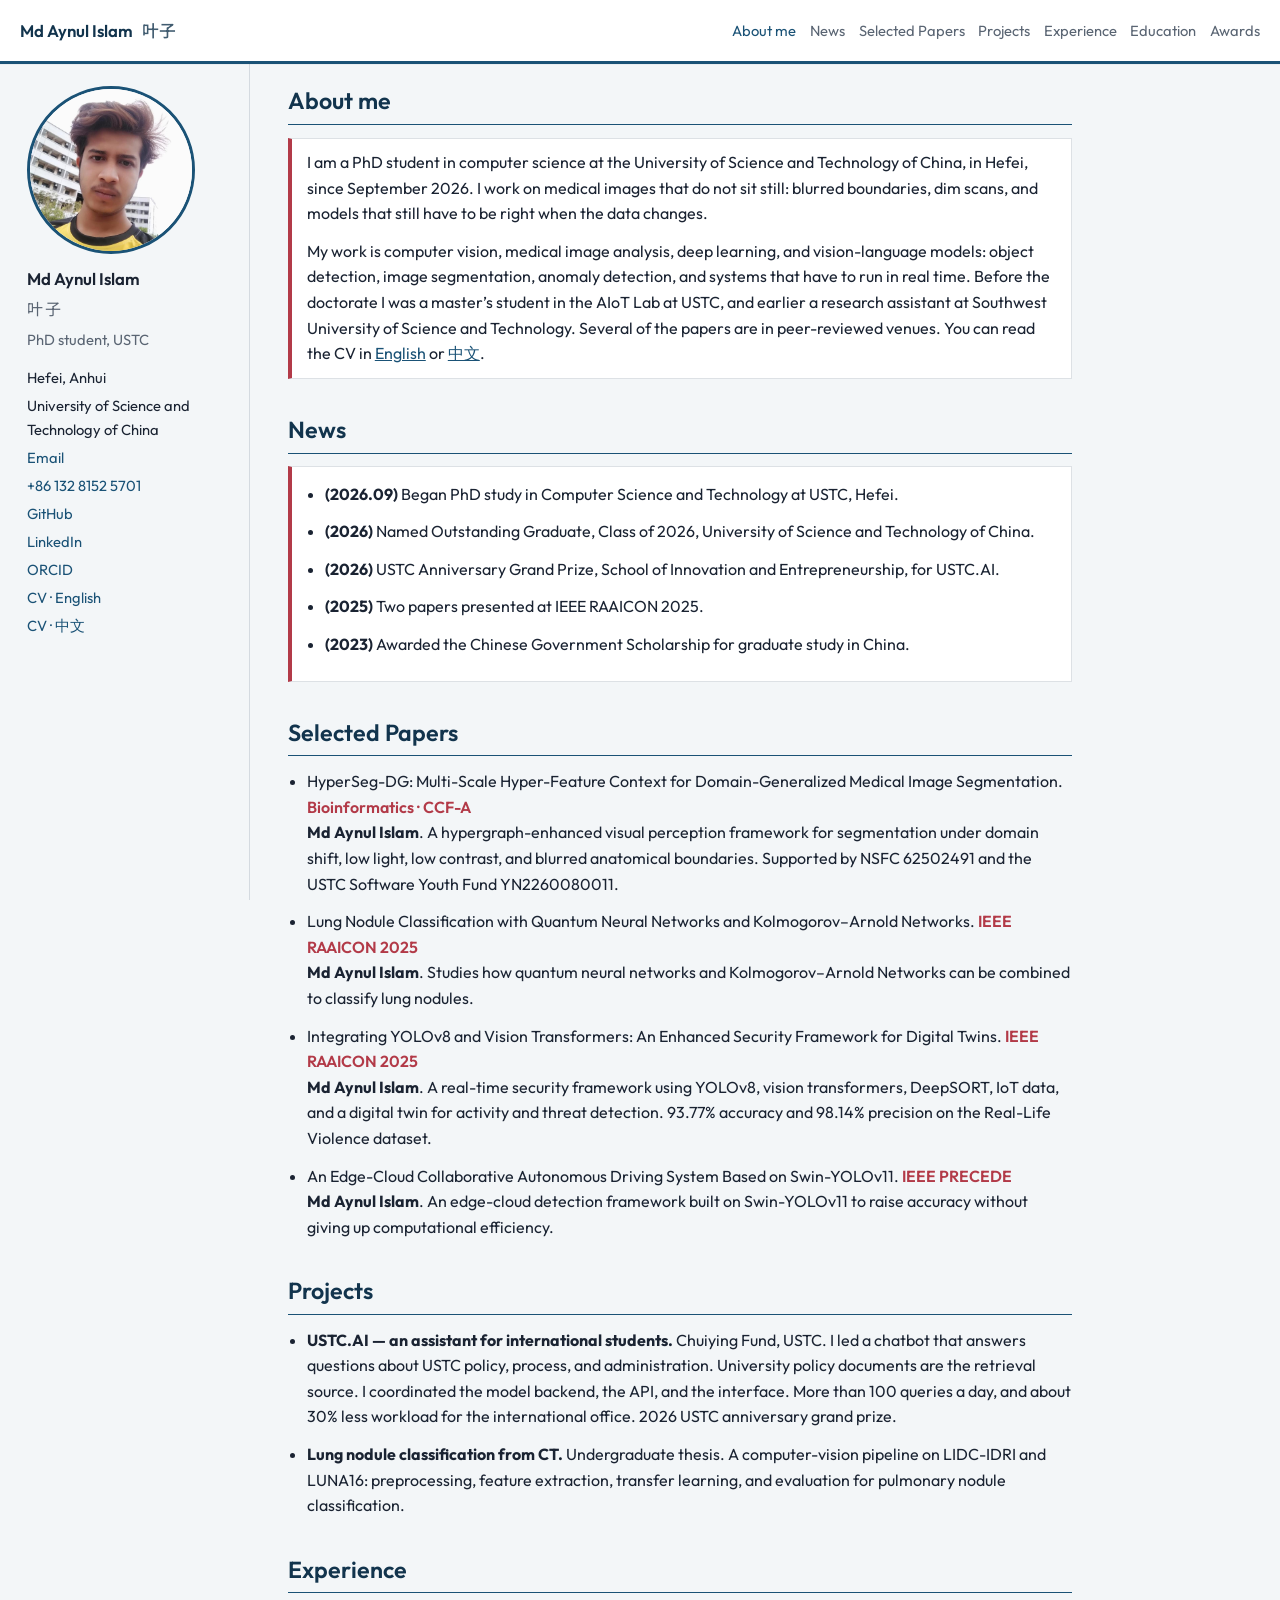
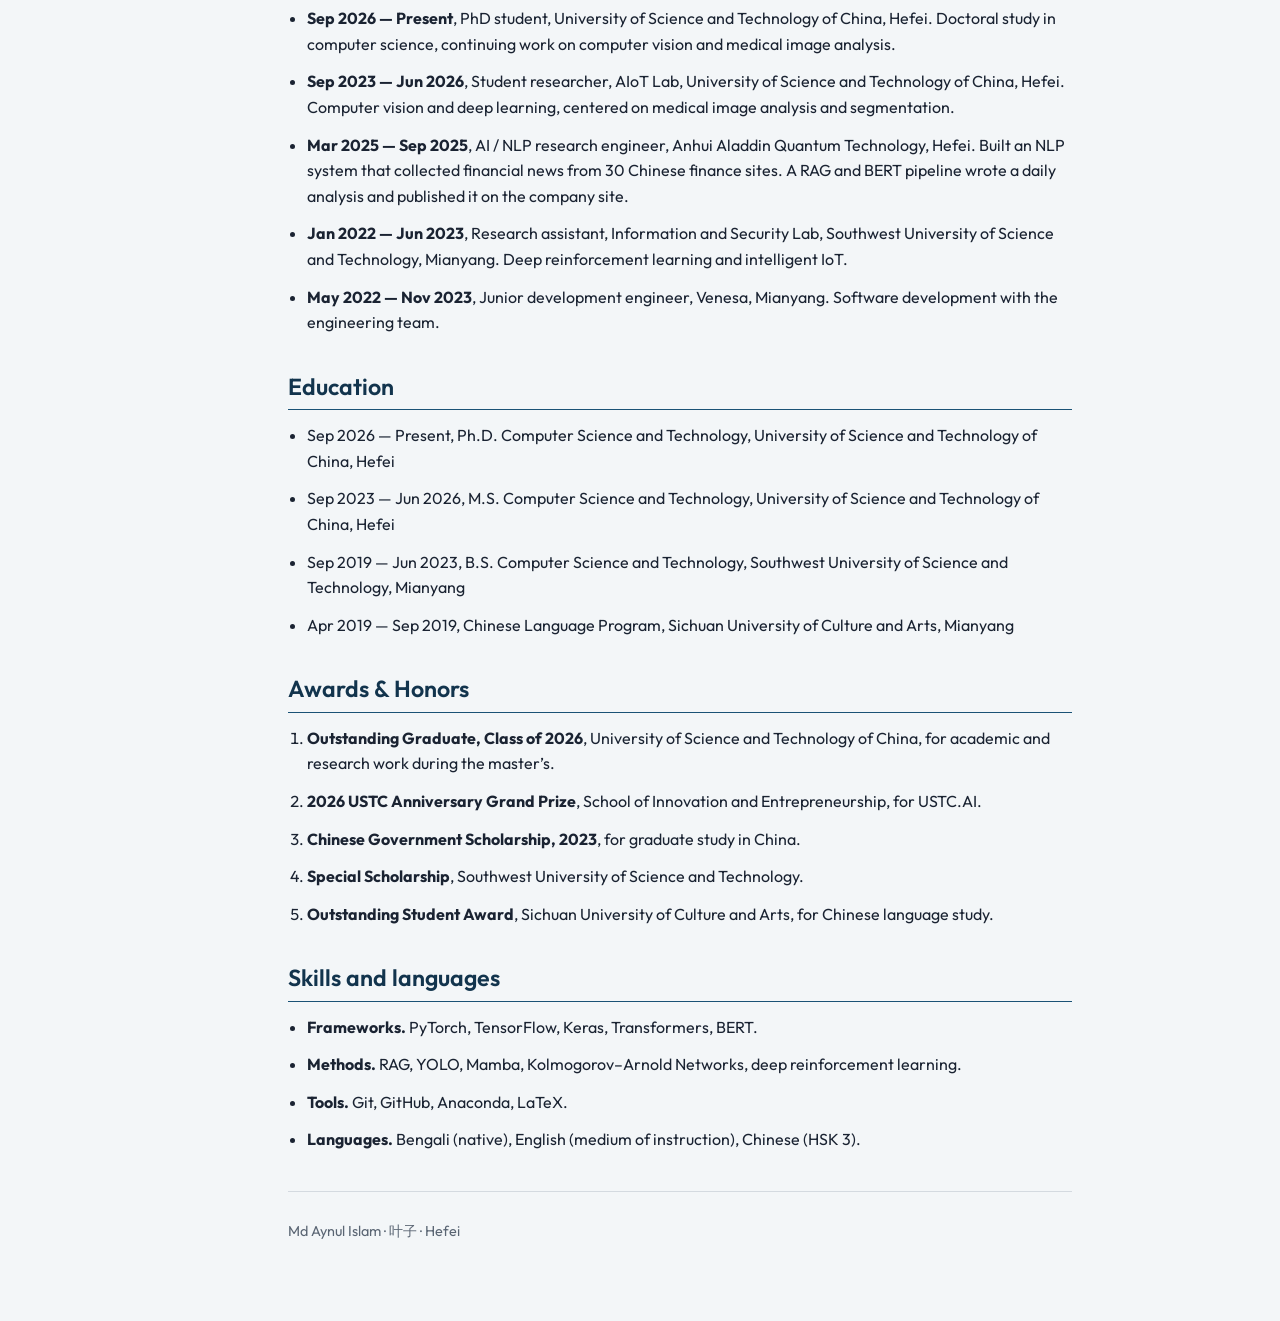
==== commit dda79b2b: "Add files via upload" ====
--- a/index.html
+++ b/index.html
@@ -1,387 +1,165 @@
 <!DOCTYPE html>
-<html lang="en" data-theme="light">
+<html lang="en">
 <head>
   <meta charset="utf-8">
   <meta name="viewport" content="width=device-width, initial-scale=1.0">
-  <meta name="theme-color" content="#07111f">
-  <title>Md. Aynul Islam · AI & Medical Imaging Researcher</title>
-  <meta name="description" content="Md. Aynul Islam (叶子) is a PhD student in Computer Science at USTC working on medical image analysis, vision-language models, deep learning, segmentation, and AI systems.">
-  <link rel="icon" href="assets/img/favicon.png">
-  <link rel="apple-touch-icon" href="assets/img/apple-touch-icon.png">
+  <title>Md Aynul Islam · PhD Student, USTC</title>
+  <link rel="icon" href="data:,">
+  <meta name="description" content="Md Aynul Islam (叶子) is a PhD student in computer science at USTC, working on medical image analysis, vision-language models, and deep learning.">
   <link rel="preconnect" href="https://fonts.googleapis.com">
   <link rel="preconnect" href="https://fonts.gstatic.com" crossorigin>
-  <link href="https://fonts.googleapis.com/css2?family=DM+Sans:wght@400;500;600;700&family=Manrope:wght@500;600;700;800&family=Noto+Sans+SC:wght@500;600&display=swap" rel="stylesheet">
-  <link href="assets/css/site.css" rel="stylesheet">
+  <link href="https://fonts.googleapis.com/css2?family=Noto+Sans+SC:wght@500&family=Outfit:wght@400;500;600&display=swap" rel="stylesheet">
+  <link href="assets/css/site.css?v=nav5" rel="stylesheet">
 </head>
-<body>
-  <div class="scroll-progress" aria-hidden="true"><span></span></div>
-  <a class="skip-link" href="#content">Skip to content</a>
+<body class="home-page">
+  <a class="skip" href="#content">Skip to content</a>
 
-  <header class="topbar" id="top">
-    <a class="brand" href="#top" aria-label="Md. Aynul Islam home">
-      <span class="brand-mark">AI</span>
-      <span class="brand-copy">
-        <strong>Md. Aynul Islam</strong>
-        <small>叶子 · USTC</small>
-      </span>
-    </a>
-
-    <nav class="desktop-nav" aria-label="Primary navigation">
-      <a href="#about">About</a>
-      <a href="#papers">Research</a>
-      <a href="#projects">Projects</a>
-      <a href="#experience">Experience</a>
-      <a href="#contact">Contact</a>
-    </nav>
-
-    <div class="top-actions">
-      <button class="icon-button theme-toggle" type="button" aria-label="Switch color theme" title="Switch theme">
-        <svg class="sun-icon" viewBox="0 0 24 24" aria-hidden="true"><path d="M12 4V2m0 20v-2m8-8h2M2 12h2m13.66-5.66 1.42-1.42M4.92 19.08l1.42-1.42m0-11.32L4.92 4.92m14.16 14.16-1.42-1.42M16 12a4 4 0 1 1-8 0 4 4 0 0 1 8 0Z"/></svg>
-        <svg class="moon-icon" viewBox="0 0 24 24" aria-hidden="true"><path d="M20.5 14.2A8.6 8.6 0 0 1 9.8 3.5 8.7 8.7 0 1 0 20.5 14.2Z"/></svg>
-      </button>
-      <a class="button button-small button-ghost desktop-cv" href="cv.html">View CV</a>
-      <button class="mobile-menu-button" type="button" aria-expanded="false" aria-controls="mobile-nav" aria-label="Open navigation menu">
-        <span></span><span></span>
-      </button>
+  <header class="masthead">
+    <div class="masthead__inner">
+      <a class="masthead__title" href="#top">Md Aynul Islam <span>叶子</span></a>
+      <button class="nav-toggle" type="button" aria-expanded="false" aria-controls="site-nav">Menu</button>
+      <nav id="site-nav" class="masthead__links" aria-label="Primary">
+        <a href="#about">About me</a>
+        <a href="#news">News</a>
+        <a href="#papers">Selected Papers</a>
+        <a href="#projects">Projects</a>
+        <a href="#experience">Experience</a>
+        <a href="#education">Education</a>
+        <a href="#awards">Awards</a>
+      </nav>
     </div>
-
-    <nav class="mobile-nav" id="mobile-nav" aria-label="Mobile navigation">
-      <a href="#about">About</a>
-      <a href="#papers">Research</a>
-      <a href="#projects">Projects</a>
-      <a href="#experience">Experience</a>
-      <a href="#education">Education</a>
-      <a href="#awards">Awards</a>
-      <a href="#skills">Skills</a>
-      <a href="#contact">Contact</a>
-      <a href="cv.html">English CV</a>
-      <a href="cv-zh.html">中文简历</a>
-    </nav>
   </header>
 
-  <main id="content">
-    <section class="hero section-shell" aria-labelledby="hero-title">
-      <div class="hero-glow hero-glow-one" aria-hidden="true"></div>
-      <div class="hero-glow hero-glow-two" aria-hidden="true"></div>
-
-      <div class="hero-copy reveal">
-        <div class="eyebrow-row">
-          <span class="status-pill"><span class="status-dot"></span> PhD Student · USTC</span>
-          <span class="location-pill">Hefei, China</span>
+  <div class="page" id="top">
+    <aside class="sidebar">
+      <div class="author">
+        <img class="author__avatar" src="assets/img/pollob2.jpg" alt="Portrait of Md Aynul Islam">
+        <div class="author__content">
+          <h1 class="author__name">Md Aynul Islam</h1>
+          <p class="author__han">叶子</p>
+          <p class="author__bio">PhD student, USTC</p>
         </div>
-
-        <p class="hero-kicker">AI · COMPUTER VISION · MEDICAL IMAGING</p>
-        <h1 id="hero-title">Building intelligent vision systems for <span>real clinical complexity.</span></h1>
-        <p class="hero-lede">I research medical image analysis, vision-language models, segmentation, anomaly detection, and robust deep-learning systems designed to work beyond clean benchmark conditions.</p>
-
-        <div class="hero-actions">
-          <a class="button button-primary" href="#papers">Explore my research
-            <svg viewBox="0 0 24 24" aria-hidden="true"><path d="M5 12h14M13 6l6 6-6 6"/></svg>
-          </a>
-          <a class="button button-secondary" href="cv.html">Open CV</a>
-        </div>
-
-        <div class="social-row" aria-label="Social links">
-          <a href="mailto:2150957208@qq.com">Email</a>
-          <span aria-hidden="true">/</span>
-          <a href="https://github.com/Pollob001" target="_blank" rel="noreferrer">GitHub</a>
-          <span aria-hidden="true">/</span>
-          <a href="https://www.linkedin.com/in/aynul-pollob-b6877b199/" target="_blank" rel="noreferrer">LinkedIn</a>
+        <div class="author__urls-wrapper">
+          <button class="follow" type="button" aria-expanded="false" aria-controls="author-urls">Follow</button>
+          <ul class="author__urls" id="author-urls">
+            <li class="author__desktop">Hefei, Anhui</li>
+            <li class="author__desktop">University of Science and Technology of China</li>
+            <li><a href="mailto:2150957208@qq.com">Email</a></li>
+            <li><a href="tel:+8613281525701">+86 132 8152 5701</a></li>
+            <li><a href="https://github.com/Pollob001">GitHub</a></li>
+            <li><a href="https://www.linkedin.com/in/aynul-pollob-b6877b199/">LinkedIn</a></li>
+            <li><a href="https://orcid.org/0009-0009-6047-2150">ORCID</a></li>
+            <li><a href="cv.html">CV · English</a></li>
+            <li><a href="cv-zh.html">CV · 中文</a></li>
+          </ul>
         </div>
       </div>
+    </aside>
 
-      <div class="hero-visual reveal" data-delay="100">
-        <div class="portrait-card">
-          <div class="portrait-frame">
-            <img src="assets/img/pollob2.jpg" alt="Portrait of Md. Aynul Islam">
-            <div class="portrait-shine" aria-hidden="true"></div>
-          </div>
-          <div class="portrait-caption">
-            <div>
-              <strong>Md. Aynul Islam</strong>
-              <span class="han">叶子</span>
-            </div>
-            <p>Computer Science · USTC</p>
-          </div>
+    <main id="content">
+      <section id="about">
+        <h2>About me</h2>
+        <div class="news-box about-box">
+          <p>I am a PhD student in computer science at the University of Science and Technology of China, in Hefei, since September 2026. I work on medical images that do not sit still: blurred boundaries, dim scans, and models that still have to be right when the data changes.</p>
+          <p>My work is computer vision, medical image analysis, deep learning, and vision-language models: object detection, image segmentation, anomaly detection, and systems that have to run in real time. Before the doctorate I was a master’s student in the AIoT Lab at USTC, and earlier a research assistant at Southwest University of Science and Technology. Several of the papers are in peer-reviewed venues. You can read the CV in <a href="cv.html">English</a> or <a href="cv-zh.html">中文</a>.</p>
         </div>
+      </section>
 
-        <div class="floating-card floating-card-a" aria-hidden="true">
-          <span class="floating-icon">CV</span>
-          <div><strong>Medical AI</strong><small>Vision + learning</small></div>
+      <section id="news">
+        <h2>News</h2>
+        <div class="news-box">
+          <ul>
+            <li><strong>(2026.09)</strong> Began PhD study in Computer Science and Technology at USTC, Hefei.</li>
+            <li><strong>(2026)</strong> Named Outstanding Graduate, Class of 2026, University of Science and Technology of China.</li>
+            <li><strong>(2026)</strong> USTC Anniversary Grand Prize, School of Innovation and Entrepreneurship, for USTC.AI.</li>
+            <li><strong>(2025)</strong> Two papers presented at IEEE RAAICON 2025.</li>
+            <li><strong>(2023)</strong> Awarded the Chinese Government Scholarship for graduate study in China.</li>
+          </ul>
         </div>
-        <div class="floating-card floating-card-b" aria-hidden="true">
-          <span class="floating-icon">VL</span>
-          <div><strong>Vision-Language</strong><small>Multimodal systems</small></div>
-        </div>
-      </div>
+      </section>
 
-      <div class="hero-metrics reveal" data-delay="180">
-        <article>
-          <strong class="counter" data-target="6">6</strong>
-          <span>Selected papers</span>
-        </article>
-        <article>
-          <strong class="counter" data-target="4">4</strong>
-          <span>Academic programs</span>
-        </article>
-        <article>
-          <strong class="counter" data-target="100" data-suffix="+">100+</strong>
-          <span>Daily USTC.AI queries</span>
-        </article>
-        <article>
-          <strong class="counter" data-target="30" data-prefix="~" data-suffix="%">~30%</strong>
-          <span>Office workload reduced</span>
-        </article>
-      </div>
-    </section>
+      <section id="papers">
+        <h2>Selected Papers</h2>
+        <ul class="citations">
+          <li>
+            HyperSeg-DG: Multi-Scale Hyper-Feature Context for Domain-Generalized Medical Image Segmentation. <span class="venue">Bioinformatics · CCF-A</span><br>
+            <strong>Md Aynul Islam</strong>. A hypergraph-enhanced visual perception framework for segmentation under domain shift, low light, low contrast, and blurred anatomical boundaries. Supported by NSFC 62502491 and the USTC Software Youth Fund YN2260080011.
+          </li>
+          <li>
+            Lung Nodule Classification with Quantum Neural Networks and Kolmogorov–Arnold Networks. <span class="venue">IEEE RAAICON 2025</span><br>
+            <strong>Md Aynul Islam</strong>. Studies how quantum neural networks and Kolmogorov–Arnold Networks can be combined to classify lung nodules.
+          </li>
+          <li>
+            Integrating YOLOv8 and Vision Transformers: An Enhanced Security Framework for Digital Twins. <span class="venue">IEEE RAAICON 2025</span><br>
+            <strong>Md Aynul Islam</strong>. A real-time security framework using YOLOv8, vision transformers, DeepSORT, IoT data, and a digital twin for activity and threat detection. 93.77% accuracy and 98.14% precision on the Real-Life Violence dataset.
+          </li>
+          <li>
+            An Edge-Cloud Collaborative Autonomous Driving System Based on Swin-YOLOv11. <span class="venue">IEEE PRECEDE</span><br>
+            <strong>Md Aynul Islam</strong>. An edge-cloud detection framework built on Swin-YOLOv11 to raise accuracy without giving up computational efficiency.
+          </li>
+        </ul>
+      </section>
 
-    <section class="content-section section-shell" id="about">
-      <div class="section-heading reveal">
-        <p class="section-index">01 / PROFILE</p>
-        <div>
-          <h2>Researching where vision models become difficult.</h2>
-          <p>My work focuses on systems that still need to perform when images are dim, boundaries are unclear, domains shift, or the data does not look like the training set.</p>
-        </div>
-      </div>
+      <section id="projects">
+        <h2>Projects</h2>
+        <ul class="plain">
+          <li>
+            <strong>USTC.AI — an assistant for international students.</strong> Chuiying Fund, USTC. I led a chatbot that answers questions about USTC policy, process, and administration. University policy documents are the retrieval source. I coordinated the model backend, the API, and the interface. More than 100 queries a day, and about 30% less workload for the international office. 2026 USTC anniversary grand prize.
+          </li>
+          <li>
+            <strong>Lung nodule classification from CT.</strong> Undergraduate thesis. A computer-vision pipeline on LIDC-IDRI and LUNA16: preprocessing, feature extraction, transfer learning, and evaluation for pulmonary nodule classification.
+          </li>
+        </ul>
+      </section>
 
-      <div class="about-grid">
-        <article class="about-story glass-card reveal">
-          <p class="lead-paragraph">I am a PhD student in Computer Science at the University of Science and Technology of China, in Hefei, since September 2026.</p>
-          <p>My research spans computer vision, medical image analysis, deep learning, and vision-language models, including object detection, image segmentation, anomaly detection, and real-time intelligent systems.</p>
-          <p>Before the doctorate I was a master’s student in the AIoT Lab at USTC and earlier a research assistant at Southwest University of Science and Technology. Away from the lab, I volunteer, play cricket and football, and enjoy learning from people working deeply in other fields.</p>
-        </article>
+      <section id="experience">
+        <h2>Experience</h2>
+        <ul class="plain">
+          <li><strong>Sep 2026 — Present</strong>, PhD student, University of Science and Technology of China, Hefei. Doctoral study in computer science, continuing work on computer vision and medical image analysis.</li>
+          <li><strong>Sep 2023 — Jun 2026</strong>, Student researcher, AIoT Lab, University of Science and Technology of China, Hefei. Computer vision and deep learning, centered on medical image analysis and segmentation.</li>
+          <li><strong>Mar 2025 — Sep 2025</strong>, AI / NLP research engineer, Anhui Aladdin Quantum Technology, Hefei. Built an NLP system that collected financial news from 30 Chinese finance sites. A RAG and BERT pipeline wrote a daily analysis and published it on the company site.</li>
+          <li><strong>Jan 2022 — Jun 2023</strong>, Research assistant, Information and Security Lab, Southwest University of Science and Technology, Mianyang. Deep reinforcement learning and intelligent IoT.</li>
+          <li><strong>May 2022 — Nov 2023</strong>, Junior development engineer, Venesa, Mianyang. Software development with the engineering team.</li>
+        </ul>
+      </section>
 
-        <aside class="focus-panel reveal" data-delay="80">
-          <p class="mini-label">Current focus</p>
-          <div class="focus-list">
-            <div><span>01</span><p>Domain-generalized medical image segmentation</p></div>
-            <div><span>02</span><p>Vision-language learning for medical anomaly detection</p></div>
-            <div><span>03</span><p>Efficient and robust AI systems for real-time use</p></div>
-          </div>
-        </aside>
-      </div>
+      <section id="education">
+        <h2>Education</h2>
+        <ul class="plain">
+          <li>Sep 2026 — Present, Ph.D. Computer Science and Technology, University of Science and Technology of China, Hefei</li>
+          <li>Sep 2023 — Jun 2026, M.S. Computer Science and Technology, University of Science and Technology of China, Hefei</li>
+          <li>Sep 2019 — Jun 2023, B.S. Computer Science and Technology, Southwest University of Science and Technology, Mianyang</li>
+          <li>Apr 2019 — Sep 2019, Chinese Language Program, Sichuan University of Culture and Arts, Mianyang</li>
+        </ul>
+      </section>
 
-      <div class="topic-cloud reveal" aria-label="Research interests">
-        <span>Computer Vision</span><span>Medical Image Analysis</span><span>Deep Learning</span><span>Vision-Language Models</span><span>Segmentation</span><span>Electronic Health Records</span><span>Reinforcement Learning</span>
-      </div>
-    </section>
+      <section id="awards">
+        <h2>Awards &amp; Honors</h2>
+        <ol>
+          <li><strong>Outstanding Graduate, Class of 2026</strong>, University of Science and Technology of China, for academic and research work during the master’s.</li>
+          <li><strong>2026 USTC Anniversary Grand Prize</strong>, School of Innovation and Entrepreneurship, for USTC.AI.</li>
+          <li><strong>Chinese Government Scholarship, 2023</strong>, for graduate study in China.</li>
+          <li><strong>Special Scholarship</strong>, Southwest University of Science and Technology.</li>
+          <li><strong>Outstanding Student Award</strong>, Sichuan University of Culture and Arts, for Chinese language study.</li>
+        </ol>
+      </section>
 
-    <section class="content-section research-section" id="papers">
-      <div class="section-shell">
-        <div class="section-heading section-heading-light reveal">
-          <p class="section-index">02 / RESEARCH</p>
-          <div>
-            <h2>Selected publications and work under review.</h2>
-            <p>A selection of research across medical image segmentation, multimodal anomaly detection, intelligent transportation, and applied computer vision.</p>
-          </div>
-        </div>
+      <section id="skills">
+        <h2>Skills and languages</h2>
+        <ul class="plain">
+          <li><strong>Frameworks.</strong> PyTorch, TensorFlow, Keras, Transformers, BERT.</li>
+          <li><strong>Methods.</strong> RAG, YOLO, Mamba, Kolmogorov–Arnold Networks, deep reinforcement learning.</li>
+          <li><strong>Tools.</strong> Git, GitHub, Anaconda, LaTeX.</li>
+          <li><strong>Languages.</strong> Bengali (native), English (medium of instruction), Chinese (HSK 3).</li>
+        </ul>
+      </section>
 
-        <div class="filter-bar reveal" role="group" aria-label="Filter publications">
-          <button class="filter-button active" type="button" data-filter="all">All <span>6</span></button>
-          <button class="filter-button" type="button" data-filter="published">Published <span>4</span></button>
-          <button class="filter-button" type="button" data-filter="review">Under review <span>2</span></button>
-        </div>
+      <footer>
+        <p>Md Aynul Islam · 叶子 · Hefei</p>
+      </footer>
+    </main>
+  </div>
 
-        <div class="paper-grid">
-          <article class="paper-card featured reveal" data-status="published">
-            <div class="paper-card-top"><span class="paper-number">01</span><span class="paper-status published">Published</span></div>
-            <p class="venue">Bioinformatics · CCF-A</p>
-            <h3>HyperSeg-DG: Multi-Scale Hyper-Feature Context for Domain-Generalized Medical Image Segmentation</h3>
-            <p>A hypergraph-enhanced visual perception framework for segmentation under domain shift, low light, low contrast, and blurred anatomical boundaries.</p>
-            <div class="paper-highlight"><span>Research support</span><strong>NSFC 62502491 · USTC Software Youth Fund</strong></div>
-          </article>
-
-          <article class="paper-card reveal" data-status="review" data-delay="40">
-            <div class="paper-card-top"><span class="paper-number">02</span><span class="paper-status review">Under review</span></div>
-            <p class="venue">ACM Transactions on Computing for Healthcare</p>
-            <h3>Mamba Nested U-KAN: Region Attention and KAN-Enhanced U-Net++ for Medical Image Segmentation</h3>
-            <p>Combines Mamba, Kolmogorov–Arnold Networks, region attention, and U-Net++ for difficult foreground–background boundaries.</p>
-          </article>
-
-          <article class="paper-card reveal" data-status="review" data-delay="80">
-            <div class="paper-card-top"><span class="paper-number">03</span><span class="paper-status review">Under review</span></div>
-            <p class="venue">Bioinformatics</p>
-            <h3>FAMA: Frequency-Aware Multi-Level Vision-Language Adaptation for Generalized Zero-Shot and Few-Shot Medical Anomaly Detection</h3>
-            <p>Adapts a vision-language model with pixel-level alignment, frequency decomposition, and dual-branch cross-attention.</p>
-            <div class="paper-highlight"><span>Reported gain</span><strong>+5.18% classification AUC · +3.21% segmentation AUC</strong></div>
-          </article>
-
-          <article class="paper-card reveal" data-status="published">
-            <div class="paper-card-top"><span class="paper-number">04</span><span class="paper-status published">Published</span></div>
-            <p class="venue">IEEE RAAICON 2025</p>
-            <h3>Lung Nodule Classification with Quantum Neural Networks and Kolmogorov–Arnold Networks</h3>
-            <p>Studies how quantum neural networks and Kolmogorov–Arnold Networks can be combined to classify lung nodules.</p>
-          </article>
-
-          <article class="paper-card reveal" data-status="published" data-delay="40">
-            <div class="paper-card-top"><span class="paper-number">05</span><span class="paper-status published">Published</span></div>
-            <p class="venue">IEEE RAAICON 2025</p>
-            <h3>Integrating YOLOv8 and Vision Transformers: An Enhanced Security Framework for Digital Twins</h3>
-            <p>A real-time security framework using YOLOv8, vision transformers, DeepSORT, IoT data, and a digital twin for activity and threat detection.</p>
-            <div class="paper-highlight"><span>Result</span><strong>93.77% accuracy · 98.14% precision</strong></div>
-          </article>
-
-          <article class="paper-card reveal" data-status="published" data-delay="80">
-            <div class="paper-card-top"><span class="paper-number">06</span><span class="paper-status published">Published</span></div>
-            <p class="venue">IEEE PRECEDE</p>
-            <h3>An Edge-Cloud Collaborative Autonomous Driving System Based on Swin-YOLOv11</h3>
-            <p>An edge-cloud detection framework built on Swin-YOLOv11 to raise accuracy without giving up computational efficiency.</p>
-          </article>
-        </div>
-      </div>
-    </section>
-
-    <section class="content-section section-shell" id="projects">
-      <div class="section-heading reveal">
-        <p class="section-index">03 / PROJECTS</p>
-        <div>
-          <h2>Research translated into systems people can use.</h2>
-          <p>Projects where model design, software engineering, product thinking, and deployment meet.</p>
-        </div>
-      </div>
-
-      <div class="project-stack">
-        <article class="project-card project-primary reveal">
-          <div class="project-copy">
-            <div class="project-tags"><span>RAG</span><span>LLM</span><span>API</span><span>Product</span></div>
-            <p class="mini-label">Chuiying Fund · USTC</p>
-            <h3>USTC.AI</h3>
-            <p class="project-subtitle">An assistant for international students.</p>
-            <p>I led a chatbot that answers questions about USTC policy, process, and administration. University policy documents serve as the retrieval knowledge source, while I coordinated the model backend, API, and interface.</p>
-          </div>
-          <div class="project-stats">
-            <div><strong>100+</strong><span>queries / day</span></div>
-            <div><strong>~30%</strong><span>less office workload</span></div>
-            <div><strong>2026</strong><span>anniversary grand prize</span></div>
-          </div>
-        </article>
-
-        <article class="project-card project-secondary reveal" data-delay="70">
-          <div class="project-index">02</div>
-          <div>
-            <p class="mini-label">Undergraduate thesis</p>
-            <h3>Lung nodule classification from CT</h3>
-            <p>A computer-vision pipeline on LIDC-IDRI and LUNA16 covering preprocessing, feature extraction, transfer learning, and evaluation for pulmonary nodule classification.</p>
-          </div>
-        </article>
-      </div>
-    </section>
-
-    <section class="content-section timeline-section section-shell" id="experience">
-      <div class="section-heading reveal">
-        <p class="section-index">04 / EXPERIENCE</p>
-        <div>
-          <h2>Research, engineering, and applied AI.</h2>
-          <p>A path across academic research, intelligent systems, NLP, IoT, and software engineering.</p>
-        </div>
-      </div>
-
-      <div class="timeline">
-        <article class="timeline-item reveal">
-          <div class="timeline-date">Sep 2026 — Present</div>
-          <div class="timeline-marker"></div>
-          <div class="timeline-content"><h3>PhD Student</h3><p class="timeline-place">University of Science and Technology of China · Hefei</p><p>Doctoral study in computer science, continuing work on computer vision and medical image analysis.</p></div>
-        </article>
-        <article class="timeline-item reveal">
-          <div class="timeline-date">Sep 2023 — Jun 2026</div>
-          <div class="timeline-marker"></div>
-          <div class="timeline-content"><h3>Student Researcher · AIoT Lab</h3><p class="timeline-place">University of Science and Technology of China · Hefei</p><p>Computer vision and deep learning centered on medical image analysis and segmentation, from model development and evaluation to research writing.</p></div>
-        </article>
-        <article class="timeline-item reveal">
-          <div class="timeline-date">Mar 2025 — Sep 2025</div>
-          <div class="timeline-marker"></div>
-          <div class="timeline-content"><h3>AI / NLP Research Engineer</h3><p class="timeline-place">Anhui Aladdin Quantum Technology · Hefei</p><p>Built an NLP system that collected financial news from 30 Chinese finance sites and used RAG and BERT to create daily trend analysis.</p></div>
-        </article>
-        <article class="timeline-item reveal">
-          <div class="timeline-date">Jan 2022 — Jun 2023</div>
-          <div class="timeline-marker"></div>
-          <div class="timeline-content"><h3>Research Assistant</h3><p class="timeline-place">Information and Security Lab, Southwest University of Science and Technology · Mianyang</p><p>Worked on deep reinforcement learning and intelligent IoT, developing machine-learning models for real-time applications.</p></div>
-        </article>
-        <article class="timeline-item reveal">
-          <div class="timeline-date">May 2022 — Nov 2023</div>
-          <div class="timeline-marker"></div>
-          <div class="timeline-content"><h3>Junior Development Engineer</h3><p class="timeline-place">Venesa · Mianyang</p><p>Worked with the engineering team on software development and iterative product improvement based on technical feedback.</p></div>
-        </article>
-      </div>
-    </section>
-
-    <section class="content-section split-section" id="education">
-      <div class="section-shell two-column">
-        <div>
-          <div class="section-heading compact reveal">
-            <p class="section-index">05 / EDUCATION</p>
-            <div><h2>Academic journey.</h2></div>
-          </div>
-          <div class="education-list">
-            <article class="education-card reveal"><span>2026 — Present</span><h3>Ph.D. Computer Science and Technology</h3><p>University of Science and Technology of China · Hefei</p></article>
-            <article class="education-card reveal"><span>2023 — 2026</span><h3>M.S. Computer Science and Technology</h3><p>University of Science and Technology of China · Hefei</p></article>
-            <article class="education-card reveal"><span>2019 — 2023</span><h3>B.S. Computer Science and Technology</h3><p>Southwest University of Science and Technology · Mianyang</p></article>
-            <article class="education-card reveal"><span>2019</span><h3>Chinese Language Program</h3><p>Sichuan University of Culture and Arts · Mianyang</p></article>
-          </div>
-        </div>
-
-        <div id="awards">
-          <div class="section-heading compact reveal">
-            <p class="section-index">06 / RECOGNITION</p>
-            <div><h2>Awards & scholarships.</h2></div>
-          </div>
-          <div class="award-cards">
-            <article class="award-card reveal"><span>2026</span><div><h3>Outstanding Graduate</h3><p>University of Science and Technology of China</p></div></article>
-            <article class="award-card reveal"><span>2026</span><div><h3>USTC Anniversary Grand Prize</h3><p>School of Innovation and Entrepreneurship · USTC.AI</p></div></article>
-            <article class="award-card reveal"><span>2023</span><div><h3>Chinese Government Scholarship</h3><p>Graduate study in China</p></div></article>
-            <article class="award-card reveal"><span>—</span><div><h3>Special Scholarship</h3><p>Southwest University of Science and Technology</p></div></article>
-            <article class="award-card reveal"><span>—</span><div><h3>Outstanding Student Award</h3><p>Sichuan University of Culture and Arts</p></div></article>
-          </div>
-        </div>
-      </div>
-    </section>
-
-    <section class="content-section section-shell" id="skills">
-      <div class="section-heading reveal">
-        <p class="section-index">07 / TOOLKIT</p>
-        <div>
-          <h2>Methods and technologies I work with.</h2>
-          <p>Focused on deep-learning research, multimodal systems, computer vision, experimentation, and deployment.</p>
-        </div>
-      </div>
-
-      <div class="skill-grid">
-        <article class="skill-card reveal"><div class="skill-icon">01</div><h3>Frameworks</h3><div class="skill-tags"><span>PyTorch</span><span>TensorFlow</span><span>Keras</span><span>Transformers</span><span>BERT</span></div></article>
-        <article class="skill-card reveal" data-delay="60"><div class="skill-icon">02</div><h3>Methods</h3><div class="skill-tags"><span>RAG</span><span>YOLO</span><span>Mamba</span><span>KAN</span><span>Deep RL</span></div></article>
-        <article class="skill-card reveal" data-delay="120"><div class="skill-icon">03</div><h3>Tools</h3><div class="skill-tags"><span>Git</span><span>GitHub</span><span>Anaconda</span><span>LaTeX</span></div></article>
-      </div>
-
-      <div class="language-strip reveal">
-        <p class="mini-label">Languages</p>
-        <div><strong>Bengali</strong><span>Native</span></div>
-        <div><strong>English</strong><span>Medium of instruction</span></div>
-        <div><strong>Chinese</strong><span>HSK 3</span></div>
-      </div>
-    </section>
-
-    <section class="contact-section" id="contact">
-      <div class="section-shell contact-inner reveal">
-        <p class="section-index">08 / CONTACT</p>
-        <h2>Interested in research, collaboration, or a technical conversation?</h2>
-        <p>I am based in Hefei, Anhui, China. The simplest way to reach me is by email.</p>
-        <div class="contact-actions">
-          <a class="button button-light" href="mailto:2150957208@qq.com">2150957208@qq.com
-            <svg viewBox="0 0 24 24" aria-hidden="true"><path d="M5 12h14M13 6l6 6-6 6"/></svg>
-          </a>
-          <a class="text-link-light" href="tel:+8613281525701">+86 132 8152 5701</a>
-        </div>
-        <div class="contact-footer">
-          <div class="footer-links"><a href="https://github.com/Pollob001" target="_blank" rel="noreferrer">GitHub</a><a href="https://www.linkedin.com/in/aynul-pollob-b6877b199/" target="_blank" rel="noreferrer">LinkedIn</a><a href="cv.html">English CV</a><a href="cv-zh.html">中文 CV</a></div>
-          <p>Md. Aynul Islam · 叶子 · <span id="year"></span></p>
-        </div>
-      </div>
-    </section>
-  </main>
-
-  <button class="back-to-top" type="button" aria-label="Back to top" title="Back to top">
-    <svg viewBox="0 0 24 24" aria-hidden="true"><path d="M12 19V5m-6 6 6-6 6 6"/></svg>
-  </button>
-
-  <script src="assets/js/site.js" defer></script>
+  <script src="assets/js/site.js?v=academic" defer></script>
 </body>
 </html>
--- a/assets/css/site.css
+++ b/assets/css/site.css
@@ -1,551 +1,265 @@
 :root {
-  --ink: #1a1814;
-  --ink-soft: #5e584f;
-  --muted: #8a8174;
-  --paper: #f4efe6;
-  --paper-2: #fbf8f2;
-  --line: rgba(26, 24, 20, 0.12);
-  --green: #1c4f44;
-  --green-deep: #10211c;
-  --green-mid: #1e3a33;
-  --cream: #f6f1e7;
-  --cream-dim: #d9d0c2;
-  --clay: #c65b38;
-  --clay-soft: #f4e4da;
-  --gold: #8d6b32;
-  --shadow: 0 18px 50px rgba(16, 33, 28, 0.08);
+  --ink: #1a2332;
+  --ink-soft: #5a6573;
+  --paper: #f3f6f8;
+  --paper-2: #ffffff;
+  --line: rgba(26, 52, 77, 0.14);
+  --green: #1a5276;
+  --green-deep: #12344d;
+  --cream: #f7fafc;
+  --clay: #b23a48;
+  --shadow: 0 16px 40px rgba(18, 52, 77, 0.12);
   --serif: "Fraunces", "Iowan Old Style", Palatino, serif;
   --sans: "Outfit", "Avenir Next", "Segoe UI", sans-serif;
   --cjk: "Noto Sans SC", "PingFang SC", "Microsoft YaHei", sans-serif;
-  --side: 248px;
-  --radius: 18px;
+  --masthead: 64px;
+  --sidebar: 250px;
 }
 
 * { box-sizing: border-box; }
-
 html { scroll-behavior: smooth; }
-
-:focus-visible {
-  outline: 2px solid var(--clay);
-  outline-offset: 3px;
-}
-
 body {
   margin: 0;
   color: var(--ink);
   background: var(--paper);
   font-family: var(--sans);
-  font-size: 15.5px;
-  line-height: 1.55;
-  font-weight: 400;
-  overflow-x: hidden;
-}
-
+  font-size: 16px;
+  line-height: 1.6;
+}
 img { max-width: 100%; display: block; }
-
-a { color: inherit; }
-
-::selection {
-  background: #f0d3c4;
-  color: var(--ink);
-}
+a { color: var(--green); }
+:focus-visible { outline: 2px solid var(--clay); outline-offset: 3px; }
 
 .skip {
-  position: absolute;
+  position: fixed;
   left: 1rem;
   top: -4rem;
-  background: var(--ink);
-  color: white;
-  padding: 0.5rem 0.8rem;
   z-index: 50;
-}
-
-.skip:focus { top: 1rem; }
-
-.app {
-  display: grid;
-  grid-template-columns: var(--side) minmax(0, 1fr);
-  min-height: 100vh;
-}
-
-.side {
-  position: sticky;
-  top: 0;
-  height: 100vh;
-  padding: 1.15rem 1.05rem 0.9rem;
-  background:
-    radial-gradient(900px 420px at -20% -10%, rgba(214, 168, 96, 0.18), transparent 55%),
-    radial-gradient(700px 480px at 120% 110%, rgba(56, 122, 104, 0.28), transparent 50%),
-    var(--green-deep);
+  background: var(--green-deep);
   color: var(--cream);
+  padding: .55rem .8rem;
+  text-decoration: none;
+}
+.skip:focus { top: .6rem; }
+
+.masthead {
+  position: fixed;
+  inset: 0 0 auto 0;
+  z-index: 30;
+  height: var(--masthead);
+  background: var(--paper-2);
+  color: var(--ink);
+  border-bottom: 3px solid var(--green);
+  box-shadow: 0 1px 0 rgba(18, 52, 77, 0.04);
+}
+.masthead__inner {
+  height: 100%;
   display: flex;
-  flex-direction: column;
-  gap: 0.7rem;
-  overflow: auto;
-}
-
-.portrait-wrap {
-  flex: 0 0 84px;
-  width: 84px;
-  height: 84px;
-  min-height: 84px;
-  border-radius: 18px;
-  overflow: hidden;
-  border: 1px solid rgba(246, 241, 231, 0.22);
-  box-shadow: 0 10px 24px rgba(0, 0, 0, 0.22);
-}
-
-.portrait-wrap img {
-  width: 100%;
-  height: 100%;
+  align-items: center;
+  gap: 1.2rem;
+  padding: 0 1.25rem;
+}
+.masthead__title {
+  color: var(--green-deep);
+  text-decoration: none;
+  font-weight: 600;
+  font-size: 1.05rem;
+  white-space: nowrap;
+  min-width: 0;
+}
+.masthead__title span {
+  font-family: var(--cjk);
+  font-weight: 500;
+  margin-left: .35rem;
+  opacity: .8;
+}
+.masthead__links {
+  display: flex;
+  flex-wrap: nowrap;
+  gap: .15rem .85rem;
+  margin-left: auto;
+}
+.masthead__links a {
+  color: var(--ink-soft);
+  text-decoration: none;
+  font-size: .92rem;
+}
+.masthead__links a:hover,
+.masthead__links a.active { color: var(--green); }
+.nav-toggle {
+  display: none;
+  margin-left: auto;
+  flex: 0 0 auto;
+  border: 1px solid var(--line);
+  background: var(--paper);
+  color: var(--green-deep);
+  border-radius: 999px;
+  padding: .4rem .8rem;
+  cursor: pointer;
+}
+
+.page { padding-top: var(--masthead); }
+
+.sidebar {
+  padding: 1.4rem 1.7rem 2rem;
+}
+.author__avatar {
+  width: 168px;
+  height: 168px;
+  border-radius: 50%;
   object-fit: cover;
   object-position: center 18%;
-}
-
-.identity h1 {
-  margin: 0;
-  font-family: var(--serif);
-  font-weight: 560;
-  font-size: 1.45rem;
-  letter-spacing: -0.03em;
-  line-height: 1.1;
-}
-
-.han {
-  margin: 0.15rem 0 0;
+  border: 3px solid var(--green);
+  background: var(--paper-2);
+}
+.author__name {
+  margin: .75rem 0 0;
+  font-size: 1.05rem;
+  font-weight: 600;
+}
+.author__han {
+  margin: .15rem 0 0;
   font-family: var(--cjk);
-  font-weight: 500;
-  letter-spacing: 0.14em;
-  font-size: 0.85rem;
-  color: var(--cream-dim);
-}
-
-.role {
-  margin: 0.35rem 0 0;
-  color: var(--cream-dim);
-  font-size: 0.82rem;
-  line-height: 1.35;
-}
-
-.role strong {
-  display: block;
-  color: var(--cream);
-  font-weight: 500;
-}
-
-.menu {
-  display: none;
-  border: 1px solid rgba(246, 241, 231, 0.25);
-  background: transparent;
-  color: var(--cream);
-  border-radius: 999px;
-  padding: 0.45rem 0.85rem;
-  font: inherit;
-  cursor: pointer;
-}
-
-.side nav ul {
+  color: var(--ink-soft);
+  letter-spacing: .12em;
+}
+.author__bio {
+  margin: .45rem 0 .9rem;
+  color: var(--ink-soft);
+  font-size: .92rem;
+}
+.author__urls {
   list-style: none;
-  margin: 0.15rem 0 0;
-  padding: 0;
-  display: flex;
-  flex-direction: column;
-  gap: 0;
-}
-
-.side nav a {
-  text-decoration: none;
-  display: flex;
-  align-items: baseline;
-  gap: 0.55rem;
-  padding: 0.22rem 0.15rem;
-  color: var(--cream-dim);
-  font-size: 0.9rem;
-}
-
-.side nav a span {
-  font-variant-numeric: tabular-nums;
-  font-size: 0.72rem;
-  letter-spacing: 0.08em;
-  color: rgba(217, 208, 194, 0.55);
-}
-
-.side nav a.active,
-.side nav a:hover {
-  color: white;
-}
-
-.side nav a.active span { color: #f0b89a; }
-
-.side-links {
-  margin-top: auto;
-  display: flex;
-  flex-direction: column;
-  gap: 0.15rem;
-  padding-top: 0.7rem;
-  border-top: 1px solid rgba(246, 241, 231, 0.12);
-  font-size: 0.8rem;
-}
-
-.side-links a {
-  color: var(--cream);
-  text-decoration: none;
-  width: fit-content;
-}
-
-.side-links a:hover { color: #f0b89a; }
-
-.side-links .quiet {
-  color: var(--cream-dim);
-  text-decoration: none;
-}
-
-main {
-  padding: 2.2rem 2.4rem 3rem;
-  max-width: 860px;
-}
-
-.kicker {
-  margin: 0 0 0.8rem;
-  color: var(--clay);
-  font-size: 0.78rem;
-  letter-spacing: 0.16em;
-  text-transform: uppercase;
-  font-weight: 560;
-}
-
-.lede {
-  margin: 0;
-  max-width: 38rem;
-  font-family: var(--serif);
-  font-weight: 520;
-  font-size: clamp(1.35rem, 1.6vw, 1.7rem);
-  line-height: 1.35;
-  letter-spacing: -0.02em;
-  text-align: justify;
-  text-justify: inter-word;
-}
-
-.prose {
-  max-width: 42rem;
-  color: var(--ink-soft);
-}
-
-.prose p { margin: 1rem 0 0; }
-
-.prose p,
-.paper p,
-.job p,
-.project p:not(.kicker),
-.award {
-  text-align: justify;
-  text-justify: inter-ideograph;
-  hyphens: auto;
-}
-
-section {
-  padding: 2.1rem 0 0;
-  scroll-margin-top: 1rem;
-}
-
-section h2 {
-  margin: 0 0 0.75rem;
-  font-family: var(--serif);
-  font-weight: 560;
-  font-size: 1.35rem;
-  letter-spacing: -0.03em;
-}
-
-.tags {
-  display: flex;
-  flex-wrap: wrap;
-  gap: 0.5rem;
   margin: 0;
   padding: 0;
-  list-style: none;
-}
-
-.tags li {
-  border: 1px solid var(--line);
-  background: var(--paper-2);
-  border-radius: 999px;
-  padding: 0.35rem 0.75rem;
-  font-size: 0.92rem;
-  color: var(--green);
-}
-
-.paper-list,
-.job-list,
-.award-list {
-  display: flex;
-  flex-direction: column;
-}
-
-.paper,
-.job,
-.school,
-.award {
-  padding: 1.15rem 0 1.25rem;
-  border-top: 1px solid var(--line);
-}
-
-.paper-top,
-.job-top,
-.school {
-  display: flex;
-  justify-content: space-between;
-  gap: 1rem;
-  align-items: baseline;
-}
-
-.paper h3,
-.job h3,
-.school h3,
-.project h3 {
-  margin: 0.35rem 0 0;
-  font-size: 1.12rem;
-  font-weight: 560;
-  letter-spacing: -0.02em;
-  line-height: 1.35;
-}
-
-.paper p,
-.job p,
-.project p,
-.school p {
-  margin: 0.45rem 0 0;
-  color: var(--ink-soft);
-}
-
-.meta {
-  margin: 0;
-  color: var(--muted);
-  font-size: 0.86rem;
-  letter-spacing: 0.01em;
-  text-align: right;
-  flex: 0 0 auto;
-}
-
-.job-top h3 { margin-top: 0; }
-
-.badge {
-  display: inline-flex;
-  align-items: center;
-  border-radius: 999px;
-  padding: 0.12rem 0.5rem;
-  font-size: 0.72rem;
-  letter-spacing: 0.06em;
-  text-transform: uppercase;
-  font-weight: 580;
-  background: #e7f0ec;
-  color: var(--green);
-}
-
-.badge.review {
-  background: var(--clay-soft);
-  color: #8a3d24;
-}
-
-.result {
-  margin-top: 0.55rem !important;
-  color: var(--ink) !important;
-  font-size: 0.95rem;
-}
-
-.project {
+  font-size: .92rem;
+}
+.author__urls li { margin: .28rem 0; }
+.author__urls a { text-decoration: none; }
+.author__urls a:hover { text-decoration: underline; }
+.follow { display: none; }
+
+main {
+  padding: 1.6rem 1.4rem 3rem;
+  max-width: 860px;
+}
+main > p { margin: 0 0 .9rem; }
+#about h2 { margin-top: 0; }
+main h2 {
+  margin: 2rem 0 .8rem;
+  padding-bottom: .28rem;
+  border-bottom: 1px solid var(--green);
+  color: var(--green-deep);
+  font-size: 1.45rem;
+  font-weight: 600;
+}
+.news-box {
+  max-height: 250px;
+  overflow: auto;
+  padding: .7rem .9rem;
   background: var(--paper-2);
   border: 1px solid var(--line);
-  border-radius: var(--radius);
-  padding: 1.4rem 1.45rem 1.3rem;
-  box-shadow: var(--shadow);
-}
-
-.project + .project { margin-top: 0.9rem; }
-
-.project.quiet-card {
-  background: transparent;
-  box-shadow: none;
-}
-
-.stats {
-  display: grid;
-  grid-template-columns: repeat(3, minmax(0, 1fr));
-  gap: 0.7rem;
-  margin: 1.1rem 0 0.2rem;
-}
-
-.stats div {
-  background: var(--paper);
-  border-radius: 14px;
-  padding: 0.8rem 0.85rem;
-}
-
-.stats strong {
-  display: block;
-  font-family: var(--serif);
-  font-size: 1.35rem;
-  font-weight: 560;
-  letter-spacing: -0.03em;
-  line-height: 1.1;
-}
-
-.stats span {
-  display: block;
-  margin-top: 0.25rem;
+  border-left: 4px solid var(--clay);
+}
+.about-box { max-height: none; overflow: visible; }
+.about-box p { margin: 0 0 .75rem; }
+.about-box p:last-child { margin-bottom: 0; }
+.news-box ul,
+.citations,
+.plain,
+main ol {
+  margin: .2rem 0 0;
+  padding-left: 1.15rem;
+}
+.news-box li,
+.citations li,
+.plain li,
+main ol li { margin: 0 0 .75rem; }
+.venue { color: var(--clay); font-weight: 600; }
+main footer {
+  margin-top: 2.4rem;
+  padding-top: .8rem;
+  border-top: 1px solid var(--line);
   color: var(--ink-soft);
-  font-size: 0.86rem;
-  line-height: 1.35;
-}
-
-.where {
-  margin: 0.2rem 0 0;
-  color: var(--ink-soft);
-  font-size: 0.95rem;
-}
-
-.award strong { font-weight: 560; }
-
-.award span {
-  color: var(--ink-soft);
-}
-
-.skills {
-  display: grid;
-  gap: 0.85rem;
-}
-
-.skill-row {
-  display: grid;
-  grid-template-columns: 11.5rem minmax(0, 1fr);
-  gap: 1rem;
-  padding-top: 0.85rem;
-  border-top: 1px solid var(--line);
-}
-
-.skill-row h3 {
-  margin: 0;
-  font-size: 0.95rem;
-  font-weight: 560;
-}
-
-.langs {
-  display: grid;
-  grid-template-columns: repeat(3, minmax(0, 1fr));
-  gap: 0.7rem;
-}
-
-.langs article {
-  background: var(--paper-2);
-  border: 1px solid var(--line);
-  border-radius: 16px;
-  padding: 0.95rem 1rem;
-}
-
-.langs h3 {
-  margin: 0;
-  font-size: 1rem;
-}
-
-.langs p {
-  margin: 0.2rem 0 0;
-  color: var(--ink-soft);
-}
-
-.contact-grid {
-  display: grid;
-  grid-template-columns: 1fr 1fr;
-  gap: 0.8rem 1.5rem;
-  max-width: 40rem;
-}
-
-.contact-grid a {
-  color: var(--green);
-  font-weight: 500;
-}
-
-.contact-grid p {
-  margin: 0.15rem 0 0;
-  color: var(--ink-soft);
-}
-
-footer {
-  margin-top: 3.5rem;
-  padding-top: 1.2rem;
-  border-top: 1px solid var(--line);
-  color: var(--muted);
-  font-size: 0.9rem;
-}
-
-@media (max-width: 980px) {
-  .app { display: block; }
-
-  .side {
-    position: sticky;
-    top: 0;
-    height: auto;
-    z-index: 30;
-    padding: 0.85rem 1rem;
+  font-size: .9rem;
+}
+section { scroll-margin-top: calc(var(--masthead) + .6rem); }
+
+@media (min-width: 1024px) {
+  .sidebar {
+    position: fixed;
+    top: var(--masthead);
+    left: 0;
+    width: var(--sidebar);
+    height: calc(100vh - var(--masthead));
+    overflow: auto;
+    border-right: 1px solid var(--line);
+    background: var(--paper);
+  }
+  main { margin-left: var(--sidebar); padding: 1.15rem 2.4rem 4rem; }
+}
+
+@media (max-width: 1023px) {
+  .nav-toggle { display: inline-flex; }
+  .masthead__links {
+    display: none;
+    position: absolute;
+    top: var(--masthead);
+    left: 0;
+    right: 0;
+    margin: 0;
+    padding: .35rem .6rem .55rem;
+    background: var(--paper-2);
+    border-bottom: 1px solid var(--line);
+    box-shadow: var(--shadow);
+    flex-direction: column;
+    gap: 0;
+  }
+  .masthead__links a { padding: .7rem .6rem; font-size: 1rem; }
+  .masthead__links.open { display: flex; }
+  .author {
     display: grid;
-    grid-template-columns: auto 1fr auto;
-    grid-template-areas:
-      "photo name menu"
-      "nav nav nav";
+    grid-template-columns: 72px minmax(0, 1fr) auto;
+    gap: .7rem .8rem;
     align-items: center;
-    gap: 0.75rem 0.9rem;
-    overflow: visible;
-  }
-
-  .portrait-wrap {
-    grid-area: photo;
-    flex: 0 0 52px;
-    width: 52px;
-    height: 52px;
-    min-height: 52px;
-    border-radius: 14px;
-  }
-
-  .identity { grid-area: name; }
-  .identity h1 { font-size: 1.25rem; }
-  .han, .role { display: none; }
-
-  .menu {
+  }
+  .author__name { margin-top: 0; overflow-wrap: anywhere; }
+  .author__avatar { width: 72px; height: 72px; }
+  .author__bio { margin: .15rem 0 0; }
+  .author__urls-wrapper { position: relative; }
+  .follow {
     display: inline-flex;
-    grid-area: menu;
-    justify-self: end;
-  }
-
-  .side nav {
-    grid-area: nav;
+    border: 1px solid var(--green);
+    background: var(--green);
+    color: var(--cream);
+    border-radius: 4px;
+    padding: .4rem .7rem;
+    cursor: pointer;
+  }
+  .author__urls {
     display: none;
-    background: var(--green-mid);
-    border-radius: 16px;
-    padding: 0.4rem 0.7rem 0.6rem;
-  }
-
-  .side nav.open { display: block; }
-
-  .side-links { display: none; }
-
-  main { padding: 2rem 1.2rem 3.5rem; }
-
-  section { scroll-margin-top: 5.6rem; }
-
-  .paper-top,
-  .job-top,
-  .school,
-  .award {
-    flex-direction: column;
-    gap: 0.2rem;
-  }
-
-  .meta { text-align: left; white-space: normal; }
-
-  .stats,
-  .langs,
-  .contact-grid,
-  .skill-row {
-    grid-template-columns: 1fr;
-  }
+    position: absolute;
+    right: 0;
+    top: calc(100% + .45rem);
+    z-index: 20;
+    width: max-content;
+    max-width: min(16rem, calc(100vw - 2rem));
+    padding: .7rem .85rem;
+    background: var(--paper-2);
+    border: 1px solid var(--line);
+    box-shadow: var(--shadow);
+  }
+  .author__urls.open { display: block; }
+  .author__desktop { display: none; }
+  .sidebar { padding: .75rem 1rem .15rem; }
+  main { padding: .15rem 1rem 2.6rem; }
+  main h2 { font-size: 1.3rem; margin-top: 1.6rem; }
+  #about h2 { margin-top: 0; margin-bottom: .45rem; }
+}
+
+@media (max-width: 380px) {
+  .masthead__title span { display: none; }
+  .follow { padding: .4rem .55rem; }
 }
 
 @media (prefers-reduced-motion: reduce) {
@@ -562,20 +276,16 @@
   margin: 0 auto;
   padding: 1.1rem 1.2rem 0;
 }
-
 .cv-top a {
   color: var(--green);
   text-decoration: none;
   font-weight: 500;
 }
-
 .cv-top a[aria-current="page"] {
   color: var(--ink);
   border-bottom: 2px solid var(--clay);
 }
-
 .cv-switch { display: flex; gap: 0.9rem; }
-
 .cv-sheet {
   max-width: 820px;
   margin: 1rem auto 3rem;
@@ -585,7 +295,6 @@
   padding: 2.4rem 2.5rem 2.8rem;
   box-shadow: var(--shadow);
 }
-
 .cv-sheet h1 {
   margin: 0;
   font-family: var(--serif);
@@ -594,26 +303,16 @@
   letter-spacing: -0.03em;
   line-height: 1.15;
 }
-
 .cv-sheet .zh-name {
   font-family: var(--cjk);
   font-weight: 500;
   letter-spacing: 0.08em;
 }
-
 .cv-head { text-align: center; }
-
 .cv-head p { margin: 0.45rem 0 0; }
-
-.cv-line {
-  color: var(--ink-soft);
-  font-size: 0.95rem;
-}
-
+.cv-line { color: var(--ink-soft); font-size: 0.95rem; }
 .cv-line a { color: var(--green); }
-
 .cv-sheet section { padding-top: 1.35rem; }
-
 .cv-sheet h2 {
   margin: 0 0 0.7rem;
   font-family: var(--serif);
@@ -623,34 +322,19 @@
   border-bottom: 1px solid var(--ink);
   padding-bottom: 0.2rem;
 }
-
 .cv-entry { margin: 0 0 0.85rem; }
-
 .cv-row {
   display: flex;
   justify-content: space-between;
   gap: 1rem;
   align-items: baseline;
 }
-
 .cv-row p { margin: 0; }
-
-.cv-row .place {
-  text-align: right;
-  color: var(--ink-soft);
-  font-style: italic;
-}
-
+.cv-row .place { text-align: right; color: var(--ink-soft); font-style: italic; }
 .cv-entry ul,
-.cv-sheet ol {
-  margin: 0.25rem 0 0;
-  padding-left: 1.15rem;
-  color: var(--ink-soft);
-}
-
+.cv-sheet ol { margin: 0.25rem 0 0; padding-left: 1.15rem; color: var(--ink-soft); }
 .cv-entry li,
 .cv-sheet ol li { margin: 0.15rem 0; }
-
 .cv-sheet section > p,
 .cv-sheet li,
 .cv-sheet li p {
@@ -658,28 +342,14 @@
   text-justify: inter-ideograph;
   hyphens: auto;
 }
-
 .cv-sheet ol li { margin-bottom: 0.7rem; }
-
 .cv-sheet ol li p { margin: 0.15rem 0 0; }
-
 .cv-muted { color: var(--ink-soft); font-style: italic; }
-
-.cv-langs {
-  display: flex;
-  flex-wrap: wrap;
-  gap: 0.4rem 1.2rem;
-}
-
-body.cv-zh {
-  font-family: "Noto Sans SC", "PingFang SC", "Microsoft YaHei", sans-serif;
-}
-
+.cv-langs { display: flex; flex-wrap: wrap; gap: 0.4rem 1.2rem; }
+body.cv-zh { font-family: "Noto Sans SC", "PingFang SC", "Microsoft YaHei", sans-serif; }
 body.cv-zh h1,
 body.cv-zh h2,
-body.cv-zh h3 {
-  font-family: "Noto Serif SC", "Songti SC", serif;
-}
+body.cv-zh h3 { font-family: "Noto Serif SC", "Songti SC", serif; }
 
 @media (max-width: 700px) {
   .cv-sheet { padding: 1.4rem 1.1rem 2rem; margin: 0.8rem 0.7rem 2rem; }
@@ -691,11 +361,5 @@
 @media print {
   body { background: white; }
   .cv-top { display: none; }
-  .cv-sheet {
-    box-shadow: none;
-    border: 0;
-    margin: 0;
-    max-width: none;
-    padding: 0;
-  }
-}
+  .cv-sheet { box-shadow: none; border: 0; margin: 0; max-width: none; padding: 0; }
+}
